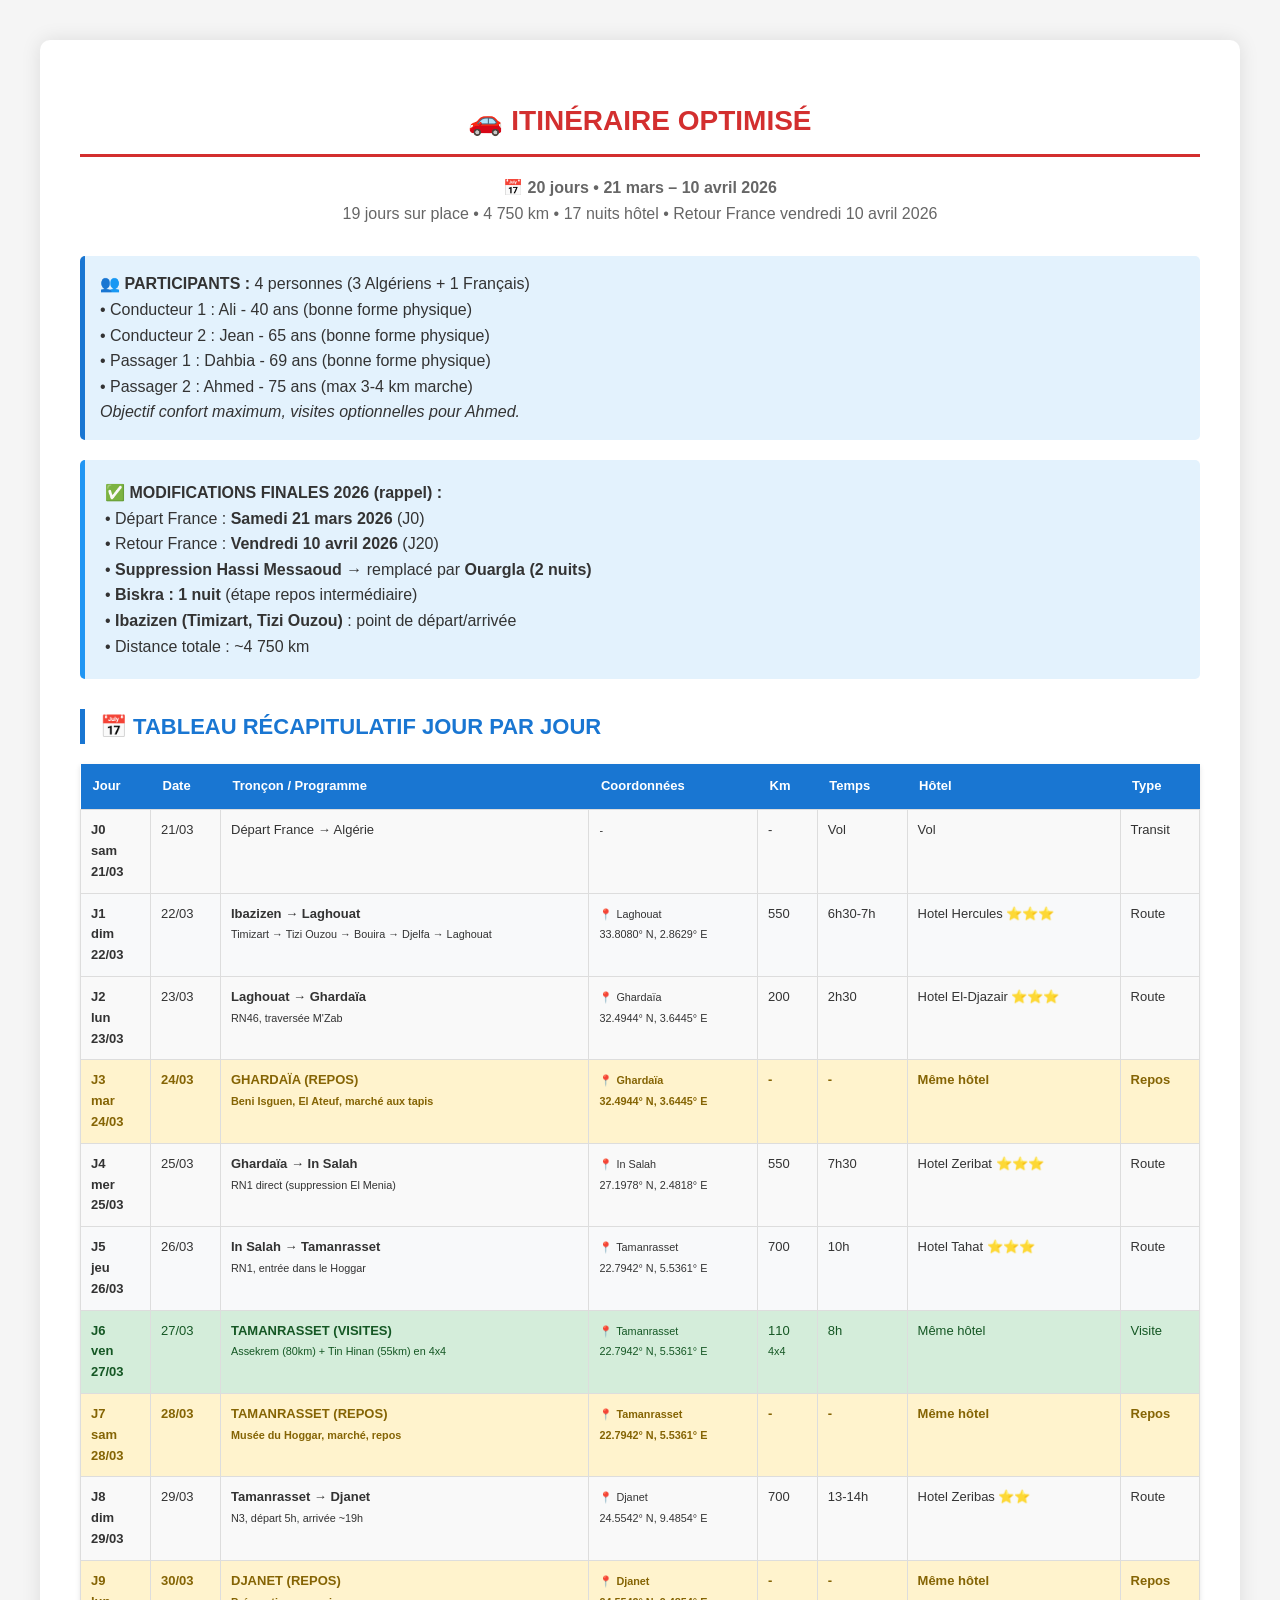
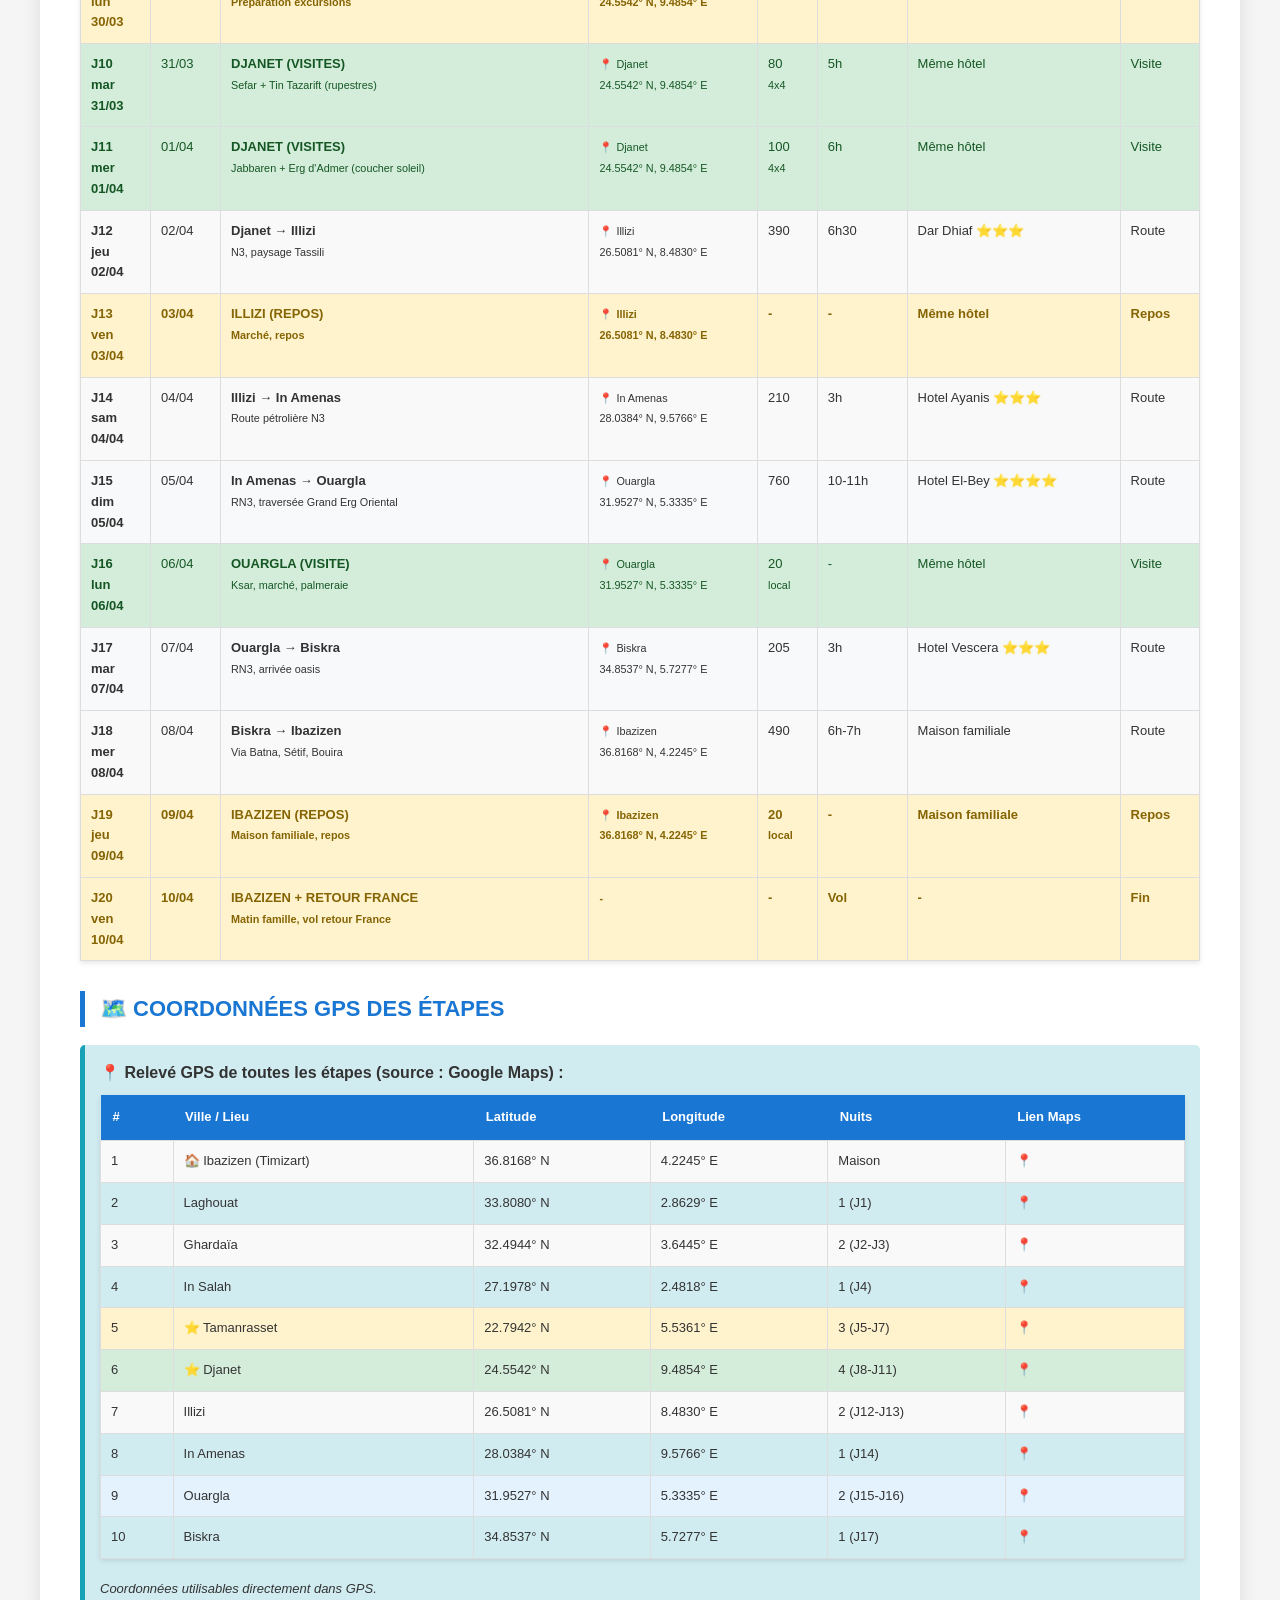
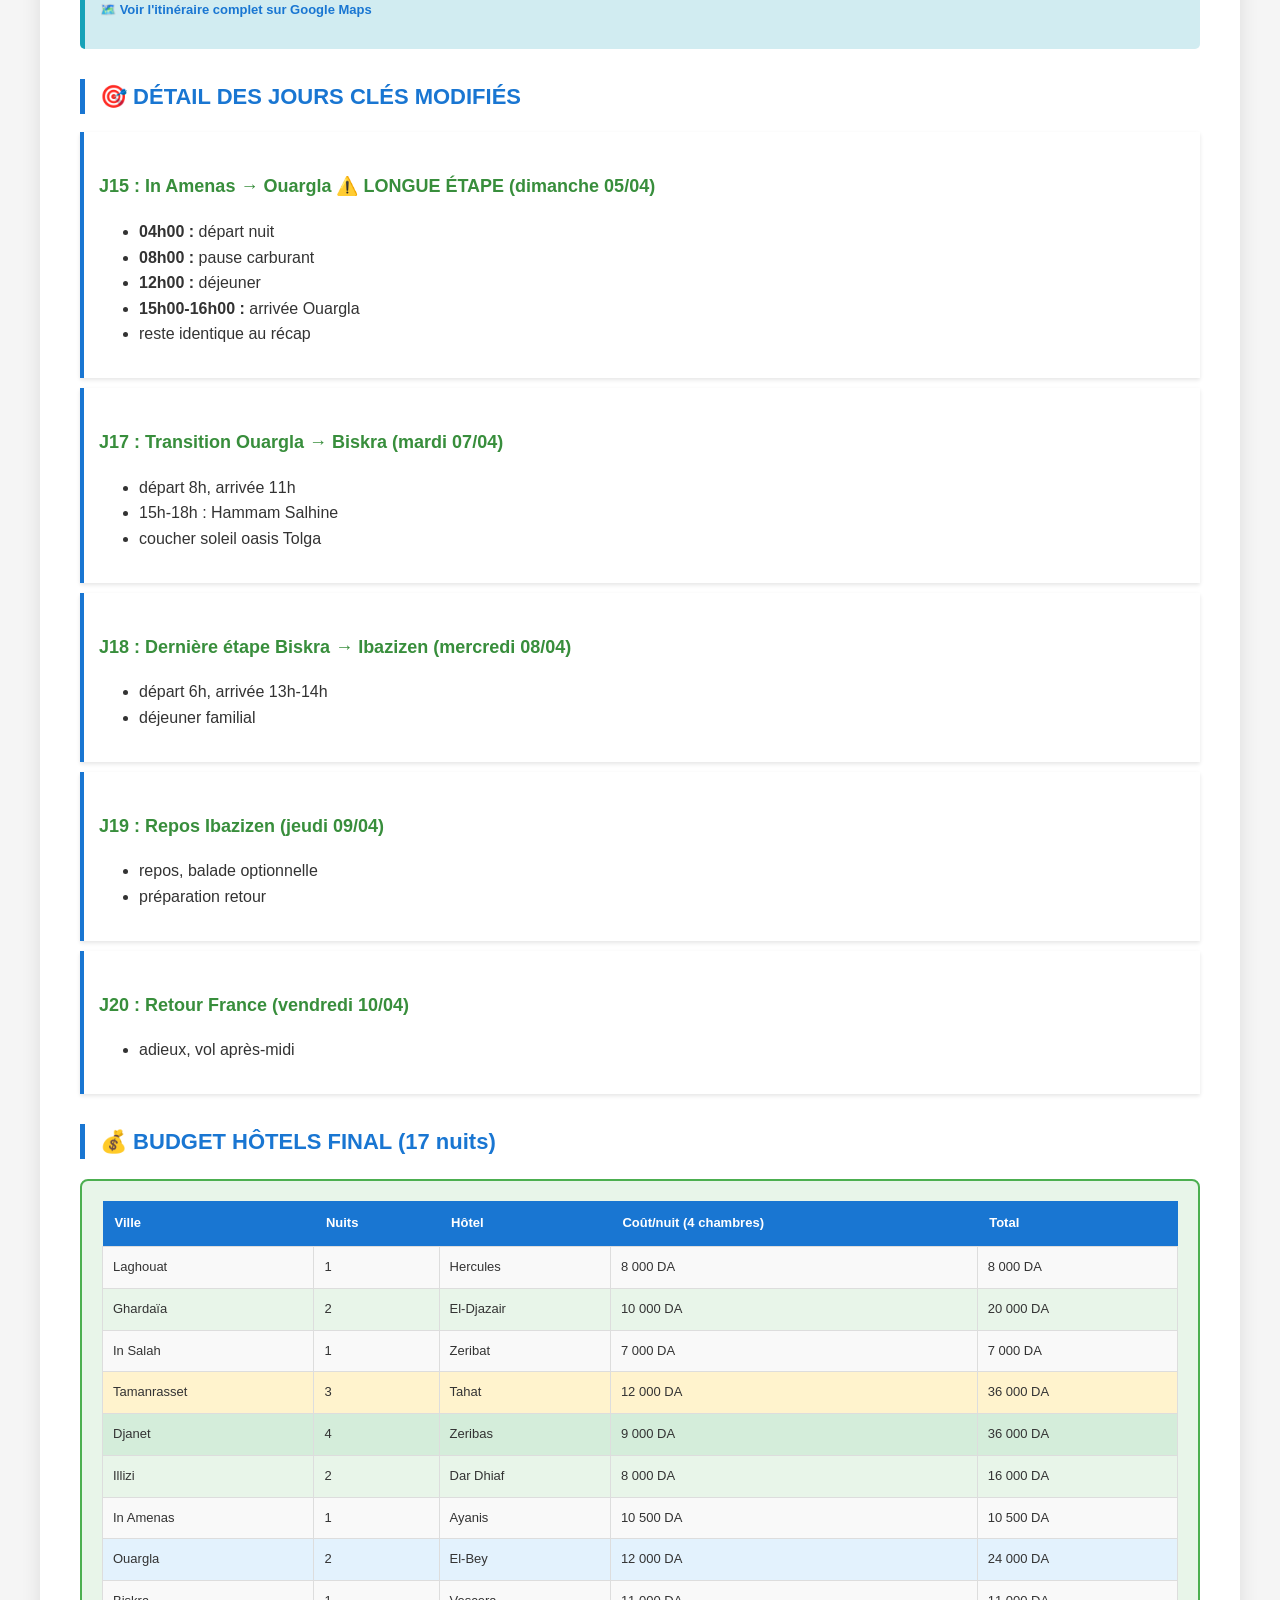
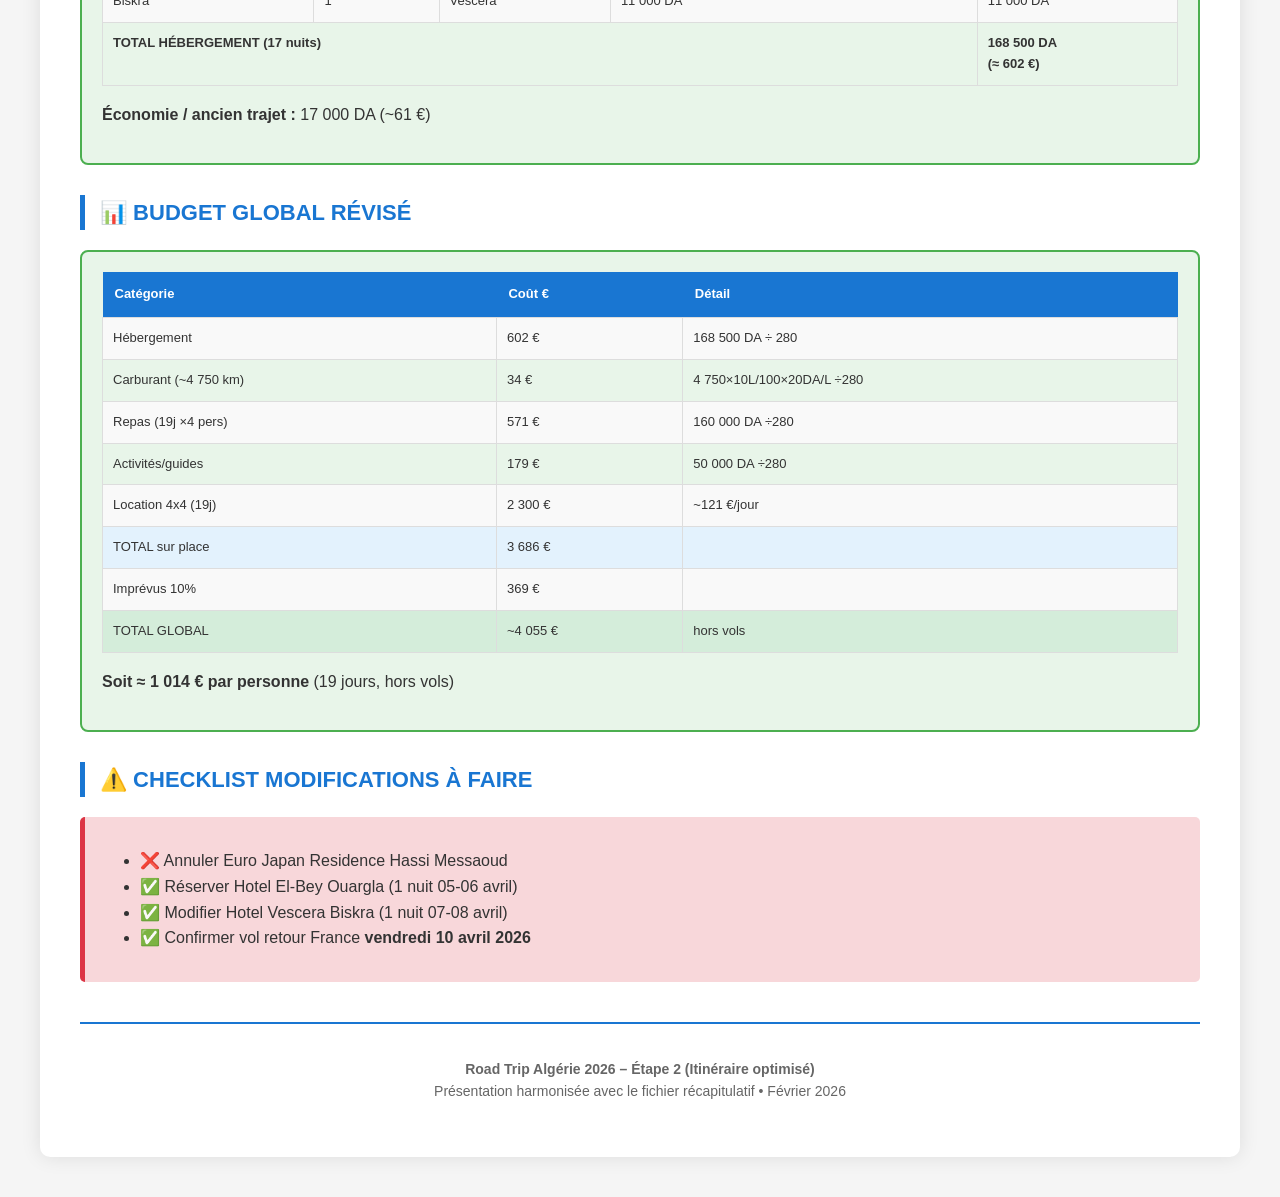
==== 2-Itineraire.html @ 0ae39fa4 "initial files" ====
<!DOCTYPE html>
<html lang="fr">
<head>
    <meta charset="UTF-8">
    <meta name="viewport" content="width=device-width, initial-scale=1.0">
    <title>Road Trip Algérie 2026 – Itinéraire final (Étape 2) • style récap</title>
    <style>
        /* ===== STYLE IDENTIQUE AU FICHIER RÉCAP ===== */
        body {
            font-family: 'Segoe UI', Tahoma, Geneva, Verdana, sans-serif;
            margin: 40px;
            background: #f5f5f5;
            color: #333;
            line-height: 1.6;
        }
        .container {
            background: white;
            padding: 40px;
            border-radius: 10px;
            box-shadow: 0 0 20px rgba(0,0,0,0.1);
            max-width: 1200px;
            margin: auto;
        }
        h1 {
            color: #d32f2f;
            border-bottom: 3px solid #d32f2f;
            padding-bottom: 10px;
            text-align: center;
            font-size: 28px;
        }
        h2 {
            color: #1976d2;
            margin-top: 30px;
            border-left: 5px solid #1976d2;
            padding-left: 15px;
            font-size: 22px;
        }
        h3 {
            color: #388e3c;
            margin-top: 25px;
            font-size: 18px;
        }
        table {
            width: 100%;
            border-collapse: collapse;
            margin: 20px 0;
            box-shadow: 0 2px 5px rgba(0,0,0,0.1);
            font-size: 13px;
        }
        th {
            background: #1976d2;
            color: white;
            padding: 12px;
            text-align: left;
            font-weight: bold;
        }
        td {
            padding: 10px;
            border: 1px solid #ddd;
            vertical-align: top;
        }
        tr:nth-child(even) {
            background: #f9f9f9;
        }
        .repos {
            background: #fff3cd !important;
            font-weight: bold;
            color: #856404;
        }
        .visite {
            background: #d4edda !important;
            color: #155724;
        }
        .route {
            background: #f8f9fa;
        }
        .important {
            background: #f8d7da;
            padding: 15px;
            border-left: 5px solid #dc3545;
            margin: 20px 0;
            border-radius: 5px;
        }
        .conseil {
            background: #d1ecf1;
            padding: 15px;
            border-left: 5px solid #17a2b8;
            margin: 15px 0;
            border-radius: 5px;
        }
        .etoiles {
            color: #ffa500;
            font-size: 16px;
        }
        .footer {
            text-align: center;
            margin-top: 40px;
            padding-top: 20px;
            border-top: 2px solid #1976d2;
            color: #666;
            font-size: 14px;
        }
        .budget-box {
            background: #e8f5e9;
            padding: 20px;
            border-radius: 8px;
            margin: 20px 0;
            border: 2px solid #4caf50;
        }
        .programme-detail {
            background: #fff;
            padding: 15px;
            margin: 10px 0;
            border-left: 4px solid #1976d2;
            box-shadow: 0 2px 4px rgba(0,0,0,0.1);
        }
        .date-col {
            white-space: nowrap;
            font-weight: bold;
        }
        .update-box {
            background: #e3f2fd;
            padding: 20px;
            border-left: 5px solid #2196f3;
            margin: 20px 0;
            border-radius: 5px;
        }
        /* petits ajustements pour liens */
        a {
            color: #1976d2;
            text-decoration: none;
        }
        a:hover {
            text-decoration: underline;
        }
    </style>
<base target="_blank">
</head>
<body>
<div class="container">
    <h1>🚗 ITINÉRAIRE OPTIMISÉ<br></h1>
    <p style="text-align:center; font-size:16px; color:#666; margin-bottom:30px;">
        <strong>📅 20 jours • 21 mars – 10 avril 2026</strong><br>
        19 jours sur place • 4 750 km • 17 nuits hôtel • Retour France vendredi 10 avril 2026
    </p>

    <!-- participants, comme dans le récap on peut le mettre en surbrillance légère -->
    <div class="conseil" style="background:#e3f2fd; border-left-color:#1976d2;">
        <strong>👥 PARTICIPANTS :</strong> 4 personnes (3 Algériens + 1 Français)<br>
        • Conducteur 1 : Ali - 40 ans (bonne forme physique)<br>
        • Conducteur 2 : Jean - 65 ans (bonne forme physique)<br>
        • Passager 1 : Dahbia - 69 ans (bonne forme physique)<br>
        • Passager 2 : Ahmed - 75 ans (max 3-4 km marche)<br>
        <em>Objectif confort maximum, visites optionnelles pour Ahmed.</em>
    </div>

    <!-- rappel des modifications (comme dans le récap) -->
    <div class="update-box">
        <strong>✅ MODIFICATIONS FINALES 2026 (rappel) :</strong><br>
        • Départ France : <strong>Samedi 21 mars 2026</strong> (J0)<br>
        • Retour France : <strong>Vendredi 10 avril 2026</strong> (J20)<br>
        • <strong>Suppression Hassi Messaoud</strong> → remplacé par <strong>Ouargla (2 nuits)</strong><br>
        • <strong>Biskra : 1 nuit</strong> (étape repos intermédiaire)<br>
        • <strong>Ibazizen (Timizart, Tizi Ouzou)</strong> : point de départ/arrivée<br>
        • Distance totale : ~4 750 km
    </div>

    <!-- TABLEAU JOUR PAR JOUR – exactement la même structure que le récap -->
    <h2>📅 TABLEAU RÉCAPITULATIF JOUR PAR JOUR</h2>
    <table>
        <tr>
            <th>Jour</th>
            <th>Date</th>
            <th>Tronçon / Programme</th>
            <th>Coordonnées</th>
            <th>Km</th>
            <th>Temps</th>
            <th>Hôtel</th>
            <th>Type</th>
        </tr>
        <tr class="route">
            <td class="date-col"><strong>J0</strong><br>sam<br>21/03</td>
            <td>21/03</td>
            <td>Départ France → Algérie</td>
            <td><small>-</small></td>
            <td>-</td>
            <td>Vol</td>
            <td>Vol</td>
            <td>Transit</td>
        </tr>
        <tr class="route">
            <td class="date-col"><strong>J1</strong><br>dim<br>22/03</td>
            <td>22/03</td>
            <td><strong>Ibazizen → Laghouat</strong><br><small>Timizart → Tizi Ouzou → Bouira → Djelfa → Laghouat</small></td>
            <td><small>📍 Laghouat<br>33.8080° N, 2.8629° E</small></td>
            <td>550</td>
            <td>6h30-7h</td>
            <td>Hotel Hercules ⭐⭐⭐</td>
            <td>Route</td>
        </tr>
        <tr class="route">
            <td class="date-col"><strong>J2</strong><br>lun<br>23/03</td>
            <td>23/03</td>
            <td><strong>Laghouat → Ghardaïa</strong><br><small>RN46, traversée M'Zab</small></td>
            <td><small>📍 Ghardaïa<br>32.4944° N, 3.6445° E</small></td>
            <td>200</td>
            <td>2h30</td>
            <td>Hotel El-Djazair ⭐⭐⭐</td>
            <td>Route</td>
        </tr>
        <tr class="repos">
            <td class="date-col"><strong>J3</strong><br>mar<br>24/03</td>
            <td>24/03</td>
            <td><strong>GHARDAÏA (REPOS)</strong><br><small>Beni Isguen, El Ateuf, marché aux tapis</small></td>
            <td><small>📍 Ghardaïa<br>32.4944° N, 3.6445° E</small></td>
            <td>-</td>
            <td>-</td>
            <td>Même hôtel</td>
            <td>Repos</td>
        </tr>
        <tr class="route">
            <td class="date-col"><strong>J4</strong><br>mer<br>25/03</td>
            <td>25/03</td>
            <td><strong>Ghardaïa → In Salah</strong><br><small>RN1 direct (suppression El Menia)</small></td>
            <td><small>📍 In Salah<br>27.1978° N, 2.4818° E</small></td>
            <td>550</td>
            <td>7h30</td>
            <td>Hotel Zeribat ⭐⭐⭐</td>
            <td>Route</td>
        </tr>
        <tr class="route">
            <td class="date-col"><strong>J5</strong><br>jeu<br>26/03</td>
            <td>26/03</td>
            <td><strong>In Salah → Tamanrasset</strong><br><small>RN1, entrée dans le Hoggar</small></td>
            <td><small>📍 Tamanrasset<br>22.7942° N, 5.5361° E</small></td>
            <td>700</td>
            <td>10h</td>
            <td>Hotel Tahat ⭐⭐⭐</td>
            <td>Route</td>
        </tr>
        <tr class="visite">
            <td class="date-col"><strong>J6</strong><br>ven<br>27/03</td>
            <td>27/03</td>
            <td><strong>TAMANRASSET (VISITES)</strong><br><small>Assekrem (80km) + Tin Hinan (55km) en 4x4</small></td>
            <td><small>📍 Tamanrasset<br>22.7942° N, 5.5361° E</small></td>
            <td>110<br><small>4x4</small></td>
            <td>8h</td>
            <td>Même hôtel</td>
            <td>Visite</td>
        </tr>
        <tr class="repos">
            <td class="date-col"><strong>J7</strong><br>sam<br>28/03</td>
            <td>28/03</td>
            <td><strong>TAMANRASSET (REPOS)</strong><br><small>Musée du Hoggar, marché, repos</small></td>
            <td><small>📍 Tamanrasset<br>22.7942° N, 5.5361° E</small></td>
            <td>-</td>
            <td>-</td>
            <td>Même hôtel</td>
            <td>Repos</td>
        </tr>
        <tr class="route">
            <td class="date-col"><strong>J8</strong><br>dim<br>29/03</td>
            <td>29/03</td>
            <td><strong>Tamanrasset → Djanet</strong><br><small>N3, départ 5h, arrivée ~19h</small></td>
            <td><small>📍 Djanet<br>24.5542° N, 9.4854° E</small></td>
            <td>700</td>
            <td>13-14h</td>
            <td>Hotel Zeribas ⭐⭐</td>
            <td>Route</td>
        </tr>
        <tr class="repos">
            <td class="date-col"><strong>J9</strong><br>lun<br>30/03</td>
            <td>30/03</td>
            <td><strong>DJANET (REPOS)</strong><br><small>Préparation excursions</small></td>
            <td><small>📍 Djanet<br>24.5542° N, 9.4854° E</small></td>
            <td>-</td>
            <td>-</td>
            <td>Même hôtel</td>
            <td>Repos</td>
        </tr>
        <tr class="visite">
            <td class="date-col"><strong>J10</strong><br>mar<br>31/03</td>
            <td>31/03</td>
            <td><strong>DJANET (VISITES)</strong><br><small>Sefar + Tin Tazarift (rupestres)</small></td>
            <td><small>📍 Djanet<br>24.5542° N, 9.4854° E</small></td>
            <td>80<br><small>4x4</small></td>
            <td>5h</td>
            <td>Même hôtel</td>
            <td>Visite</td>
        </tr>
        <tr class="visite">
            <td class="date-col"><strong>J11</strong><br>mer<br>01/04</td>
            <td>01/04</td>
            <td><strong>DJANET (VISITES)</strong><br><small>Jabbaren + Erg d'Admer (coucher soleil)</small></td>
            <td><small>📍 Djanet<br>24.5542° N, 9.4854° E</small></td>
            <td>100<br><small>4x4</small></td>
            <td>6h</td>
            <td>Même hôtel</td>
            <td>Visite</td>
        </tr>
        <tr class="route">
            <td class="date-col"><strong>J12</strong><br>jeu<br>02/04</td>
            <td>02/04</td>
            <td><strong>Djanet → Illizi</strong><br><small>N3, paysage Tassili</small></td>
            <td><small>📍 Illizi<br>26.5081° N, 8.4830° E</small></td>
            <td>390</td>
            <td>6h30</td>
            <td>Dar Dhiaf ⭐⭐⭐</td>
            <td>Route</td>
        </tr>
        <tr class="repos">
            <td class="date-col"><strong>J13</strong><br>ven<br>03/04</td>
            <td>03/04</td>
            <td><strong>ILLIZI (REPOS)</strong><br><small>Marché, repos</small></td>
            <td><small>📍 Illizi<br>26.5081° N, 8.4830° E</small></td>
            <td>-</td>
            <td>-</td>
            <td>Même hôtel</td>
            <td>Repos</td>
        </tr>
        <tr class="route">
            <td class="date-col"><strong>J14</strong><br>sam<br>04/04</td>
            <td>04/04</td>
            <td><strong>Illizi → In Amenas</strong><br><small>Route pétrolière N3</small></td>
            <td><small>📍 In Amenas<br>28.0384° N, 9.5766° E</small></td>
            <td>210</td>
            <td>3h</td>
            <td>Hotel Ayanis ⭐⭐⭐</td>
            <td>Route</td>
        </tr>
        <tr class="route">
            <td class="date-col"><strong>J15</strong><br>dim<br>05/04</td>
            <td>05/04</td>
            <td><strong>In Amenas → Ouargla</strong><br><small>RN3, traversée Grand Erg Oriental</small></td>
            <td><small>📍 Ouargla<br>31.9527° N, 5.3335° E</small></td>
            <td>760</td>
            <td>10-11h</td>
            <td>Hotel El-Bey ⭐⭐⭐⭐</td>
            <td>Route</td>
        </tr>
        <tr class="visite">
            <td class="date-col"><strong>J16</strong><br>lun<br>06/04</td>
            <td>06/04</td>
            <td><strong>OUARGLA (VISITE)</strong><br><small>Ksar, marché, palmeraie</small></td>
            <td><small>📍 Ouargla<br>31.9527° N, 5.3335° E</small></td>
            <td>20<br><small>local</small></td>
            <td>-</td>
            <td>Même hôtel</td>
            <td>Visite</td>
        </tr>
        <tr class="route">
            <td class="date-col"><strong>J17</strong><br>mar<br>07/04</td>
            <td>07/04</td>
            <td><strong>Ouargla → Biskra</strong><br><small>RN3, arrivée oasis</small></td>
            <td><small>📍 Biskra<br>34.8537° N, 5.7277° E</small></td>
            <td>205</td>
            <td>3h</td>
            <td>Hotel Vescera ⭐⭐⭐</td>
            <td>Route</td>
        </tr>
        <tr class="route">
            <td class="date-col"><strong>J18</strong><br>mer<br>08/04</td>
            <td>08/04</td>
            <td><strong>Biskra → Ibazizen</strong><br><small>Via Batna, Sétif, Bouira</small></td>
            <td><small>📍 Ibazizen<br>36.8168° N, 4.2245° E</small></td>
            <td>490</td>
            <td>6h-7h</td>
            <td>Maison familiale</td>
            <td>Route</td>
        </tr>
        <tr class="repos">
            <td class="date-col"><strong>J19</strong><br>jeu<br>09/04</td>
            <td>09/04</td>
            <td><strong>IBAZIZEN (REPOS)</strong><br><small>Maison familiale, repos</small></td>
            <td><small>📍 Ibazizen<br>36.8168° N, 4.2245° E</small></td>
            <td>20<br><small>local</small></td>
            <td>-</td>
            <td>Maison familiale</td>
            <td>Repos</td>
        </tr>
        <tr class="repos">
            <td class="date-col"><strong>J20</strong><br>ven<br>10/04</td>
            <td>10/04</td>
            <td><strong>IBAZIZEN + RETOUR FRANCE</strong><br><small>Matin famille, vol retour France</small></td>
            <td><small>-</small></td>
            <td>-</td>
            <td>Vol</td>
            <td>-</td>
            <td>Fin</td>
        </tr>
    </table>

    <!-- BLOC COORDONNÉES GPS – repris du récap -->
    <h2>🗺️ COORDONNÉES GPS DES ÉTAPES</h2>
    <div class="conseil">
        <strong>📍 Relevé GPS de toutes les étapes (source : Google Maps) :</strong>
        <table style="margin-top:10px;">
            <tr><th>#</th><th>Ville / Lieu</th><th>Latitude</th><th>Longitude</th><th>Nuits</th><th>Lien Maps</th></tr>
            <tr><td>1</td><td>🏠 Ibazizen (Timizart)</td><td>36.8168° N</td><td>4.2245° E</td><td>Maison</td><td><a href="https://www.google.com/maps?q=36.8168249,4.2244729">📍</a></td></tr>
            <tr><td>2</td><td>Laghouat</td><td>33.8080° N</td><td>2.8629° E</td><td>1 (J1)</td><td><a href="https://www.google.com/maps?q=33.8079718,2.8628592">📍</a></td></tr>
            <tr><td>3</td><td>Ghardaïa</td><td>32.4944° N</td><td>3.6445° E</td><td>2 (J2-J3)</td><td><a href="https://www.google.com/maps?q=32.4943741,3.64446">📍</a></td></tr>
            <tr><td>4</td><td>In Salah</td><td>27.1978° N</td><td>2.4818° E</td><td>1 (J4)</td><td><a href="https://www.google.com/maps?q=27.1977907,2.4818223">📍</a></td></tr>
            <tr style="background:#fff3cd;"><td>5</td><td>⭐ Tamanrasset</td><td>22.7942° N</td><td>5.5361° E</td><td>3 (J5-J7)</td><td><a href="https://www.google.com/maps?q=22.7942358,5.5361426">📍</a></td></tr>
            <tr style="background:#d4edda;"><td>6</td><td>⭐ Djanet</td><td>24.5542° N</td><td>9.4854° E</td><td>4 (J8-J11)</td><td><a href="https://www.google.com/maps?q=24.554151,9.485429">📍</a></td></tr>
            <tr><td>7</td><td>Illizi</td><td>26.5081° N</td><td>8.4830° E</td><td>2 (J12-J13)</td><td><a href="https://www.google.com/maps?q=26.5081447,8.4830175">📍</a></td></tr>
            <tr><td>8</td><td>In Amenas</td><td>28.0384° N</td><td>9.5766° E</td><td>1 (J14)</td><td><a href="https://www.google.com/maps?q=28.038407,9.5765888">📍</a></td></tr>
            <tr style="background:#e3f2fd;"><td>9</td><td>Ouargla</td><td>31.9527° N</td><td>5.3335° E</td><td>2 (J15-J16)</td><td><a href="https://www.google.com/maps?q=31.9527411,5.3335348">📍</a></td></tr>
            <tr><td>10</td><td>Biskra</td><td>34.8537° N</td><td>5.7277° E</td><td>1 (J17)</td><td><a href="https://www.google.com/maps?q=34.8536654,5.7277262">📍</a></td></tr>
        </table>
        <p style="margin-top:10px; font-size:13px;">
            <em>Coordonnées utilisables directement dans GPS.</em><br>
            <strong>🗺️ <a href="https://www.google.com/maps/dir/R68F%2BPQP,+Timizart,+Algeria/Laghouat,+Algeria/Ghardaia,+Algeria/In+Salah,+Algeria/Tamanrasset,+Algeria/Djanet,+Algeria/Illizi,+Algeria/Ouargla,+Algeria/Biskra,+Algeria/IBAZIZEN,+R68F%2BPQP,+Timizart,+Algeria/@30.9160994,1.5055003,2309726m/data=!3m1!1e3!4m61!4m60!1m5!1m1!1s0x128dbcc86a0f70d1:0x7f3cca3123b786fc!2m2!1d4.2244531!2d36.8168375!1m5!1m1!1s0x1262e24aa3eed9cb:0xa10bf3f60d5a9ac2!2m2!1d2.8628592!2d33.8079718!1m5!1m1!1s0x1264260535a026c3:0xc3b2db87d221aa04!2m2!1d3.64446!2d32.4943741!1m5!1m1!1s0x1212006394ea2269:0x6953608d2b0e6acf!2m2!1d2.4818223!2d27.1977907!1m5!1m1!1s0x12206f20039a4af5:0xd524cbdec5d293e4!2m2!1d5.5361426!2d22.7942358!1m5!1m1!1s0x122c34592770aaf5:0x74a43f19b4fffa40!2m2!1d9.485429!2d24.554151!1m5!1m1!1s0x1230e028e44c2253:0x2ec00170b10e0122!2m2!1d8.4830175!2d26.5081447!1m5!1m1!1s0x125d6b8578c4bca9:0x63c3e82d2c9a71d!2m2!1d5.3335348!2d31.9527411!1m5!1m1!1s0x12f509d451b5c1d1:0xfcee8b9bcabf4290!2m2!1d5.7277262!2d34.8536654!1m5!1m1!1s0x128dbd6bdb00d02d:0xbcd9c61548012163!2m2!1d4.2244729!2d36.8168249?entry=ttu&g_ep=EgoyMDI2MDIxOC4wIKXMDSoASAFQAw%3D%3D">Voir l'itinéraire complet sur Google Maps</a></strong>
        </p>
    </div>

    <!-- DÉTAILS DES JOURS CLÉS (exactement comme le récap) -->
    <h2>🎯 DÉTAIL DES JOURS CLÉS MODIFIÉS</h2>
    <div class="programme-detail">
        <h3>J15 : In Amenas → Ouargla ⚠️ LONGUE ÉTAPE (dimanche 05/04)</h3>
        <ul><li><strong>04h00 :</strong> départ nuit</li><li><strong>08h00 :</strong> pause carburant</li><li><strong>12h00 :</strong> déjeuner</li><li><strong>15h00-16h00 :</strong> arrivée Ouargla</li><li>reste identique au récap</li></ul>
    </div>
    <div class="programme-detail">
        <h3>J17 : Transition Ouargla → Biskra (mardi 07/04)</h3>
        <ul><li>départ 8h, arrivée 11h</li><li>15h-18h : Hammam Salhine</li><li>coucher soleil oasis Tolga</li></ul>
    </div>
    <div class="programme-detail">
        <h3>J18 : Dernière étape Biskra → Ibazizen (mercredi 08/04)</h3>
        <ul><li>départ 6h, arrivée 13h-14h</li><li>déjeuner familial</li></ul>
    </div>
    <div class="programme-detail">
        <h3>J19 : Repos Ibazizen (jeudi 09/04)</h3>
        <ul><li>repos, balade optionnelle</li><li>préparation retour</li></ul>
    </div>
    <div class="programme-detail">
        <h3>J20 : Retour France (vendredi 10/04)</h3>
        <ul><li>adieux, vol après-midi</li></ul>
    </div>

    <!-- BUDGET HÔTELS -->
    <h2>💰 BUDGET HÔTELS FINAL (17 nuits)</h2>
    <div class="budget-box">
        <table style="margin:0; box-shadow:none;">
            <tr><th>Ville</th><th>Nuits</th><th>Hôtel</th><th>Coût/nuit (4 chambres)</th><th>Total</th></tr>
            <tr><td>Laghouat</td><td>1</td><td>Hercules</td><td>8 000 DA</td><td>8 000 DA</td></tr>
            <tr><td>Ghardaïa</td><td>2</td><td>El-Djazair</td><td>10 000 DA</td><td>20 000 DA</td></tr>
            <tr><td>In Salah</td><td>1</td><td>Zeribat</td><td>7 000 DA</td><td>7 000 DA</td></tr>
            <tr style="background:#fff3cd;"><td>Tamanrasset</td><td>3</td><td>Tahat</td><td>12 000 DA</td><td>36 000 DA</td></tr>
            <tr style="background:#d4edda;"><td>Djanet</td><td>4</td><td>Zeribas</td><td>9 000 DA</td><td>36 000 DA</td></tr>
            <tr><td>Illizi</td><td>2</td><td>Dar Dhiaf</td><td>8 000 DA</td><td>16 000 DA</td></tr>
            <tr><td>In Amenas</td><td>1</td><td>Ayanis</td><td>10 500 DA</td><td>10 500 DA</td></tr>
            <tr style="background:#e3f2fd;"><td>Ouargla</td><td>2</td><td>El-Bey</td><td>12 000 DA</td><td>24 000 DA</td></tr>
            <tr><td>Biskra</td><td>1</td><td>Vescera</td><td>11 000 DA</td><td>11 000 DA</td></tr>
            <tr style="background:#e8f5e9;"><td colspan="4"><strong>TOTAL HÉBERGEMENT (17 nuits)</strong></td><td><strong>168 500 DA<br>(≈ 602 €)</strong></td></tr>
        </table>
        <p><strong>Économie / ancien trajet :</strong> 17 000 DA (~61 €)</p>
    </div>

    <!-- BUDGET GLOBAL -->
    <h2>📊 BUDGET GLOBAL RÉVISÉ</h2>
    <div class="budget-box">
        <table style="margin:0; box-shadow:none;">
            <tr><th>Catégorie</th><th>Coût €</th><th>Détail</th></tr>
            <tr><td>Hébergement</td><td>602 €</td><td>168 500 DA ÷ 280</td></tr>
            <tr><td>Carburant (~4 750 km)</td><td>34 €</td><td>4 750×10L/100×20DA/L ÷280</td></tr>
            <tr><td>Repas (19j ×4 pers)</td><td>571 €</td><td>160 000 DA ÷280</td></tr>
            <tr><td>Activités/guides</td><td>179 €</td><td>50 000 DA ÷280</td></tr>
            <tr><td>Location 4x4 (19j)</td><td>2 300 €</td><td>~121 €/jour</td></tr>
            <tr style="background:#e3f2fd;"><td>TOTAL sur place</td><td>3 686 €</td><td></td></tr>
            <tr><td>Imprévus 10%</td><td>369 €</td><td></td></tr>
            <tr style="background:#d4edda;"><td>TOTAL GLOBAL</td><td>~4 055 €</td><td>hors vols</td></tr>
        </table>
        <p><strong>Soit ≈ 1 014 € par personne</strong> (19 jours, hors vols)</p>
    </div>

    <!-- CHECKLIST MODIFS -->
    <h2>⚠️ CHECKLIST MODIFICATIONS À FAIRE</h2>
    <div class="important">
        <ul>
            <li>❌ Annuler Euro Japan Residence Hassi Messaoud</li>
            <li>✅ Réserver Hotel El-Bey Ouargla (1 nuit 05-06 avril)</li>
            <li>✅ Modifier Hotel Vescera Biskra (1 nuit 07-08 avril)</li>
            <li>✅ Confirmer vol retour France <strong>vendredi 10 avril 2026</strong></li>
        </ul>
    </div>

    <div class="footer">
        <p><strong>Road Trip Algérie 2026 – Étape 2 (Itinéraire optimisé)</strong><br>
        Présentation harmonisée avec le fichier récapitulatif • Février 2026</p>
    </div>
</div>
</body>
</html>
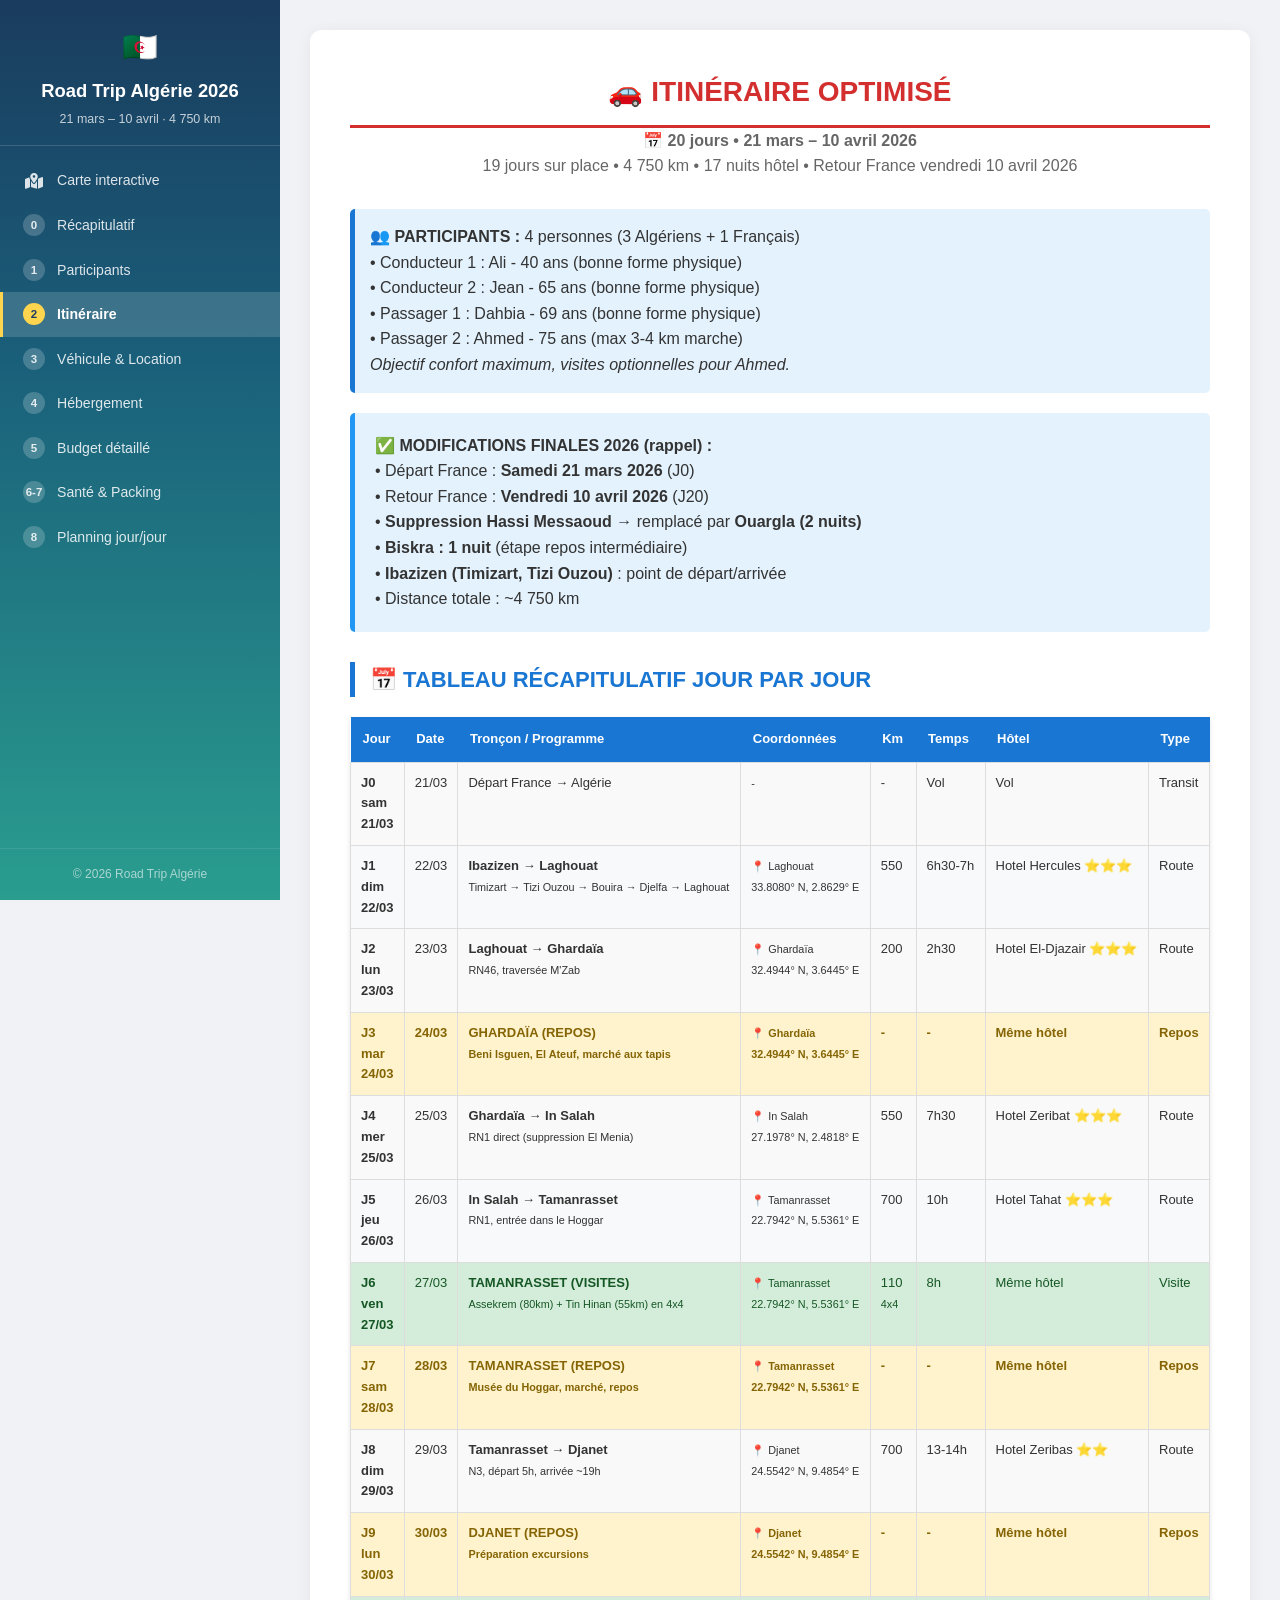
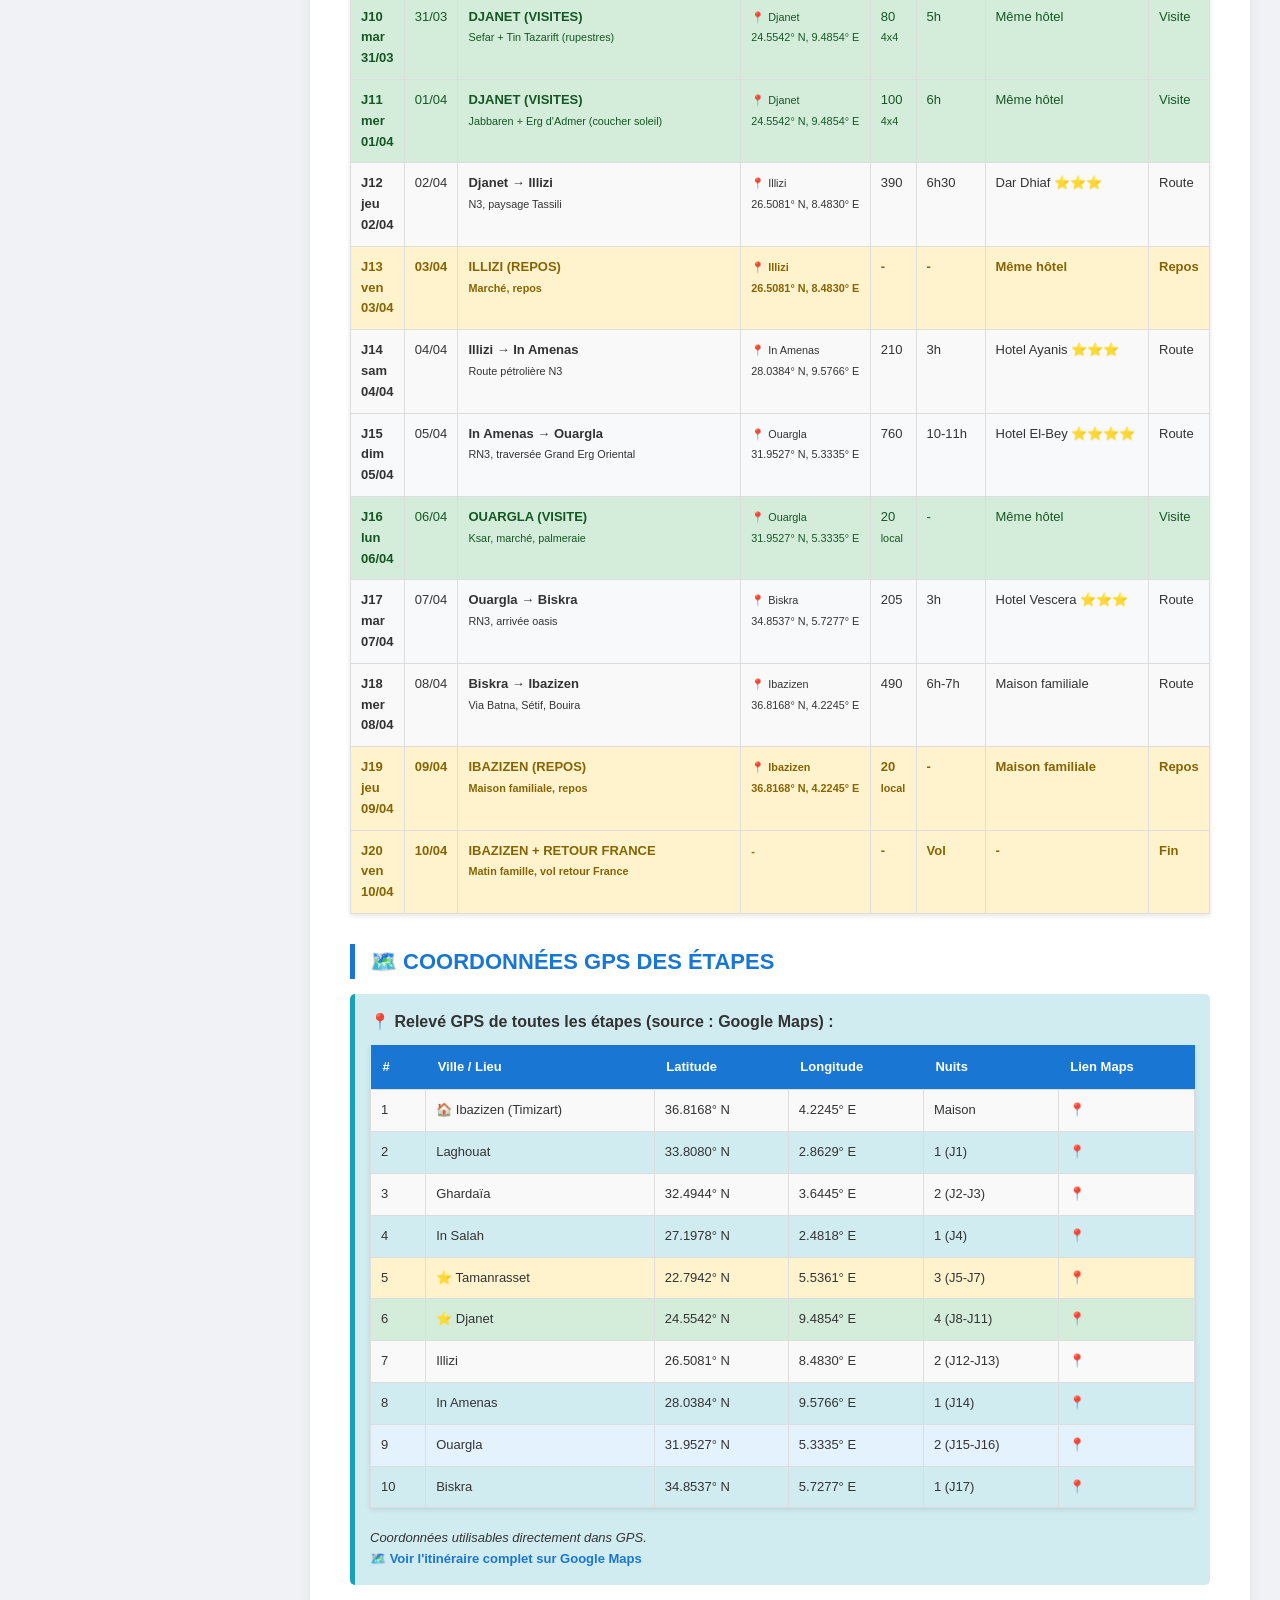
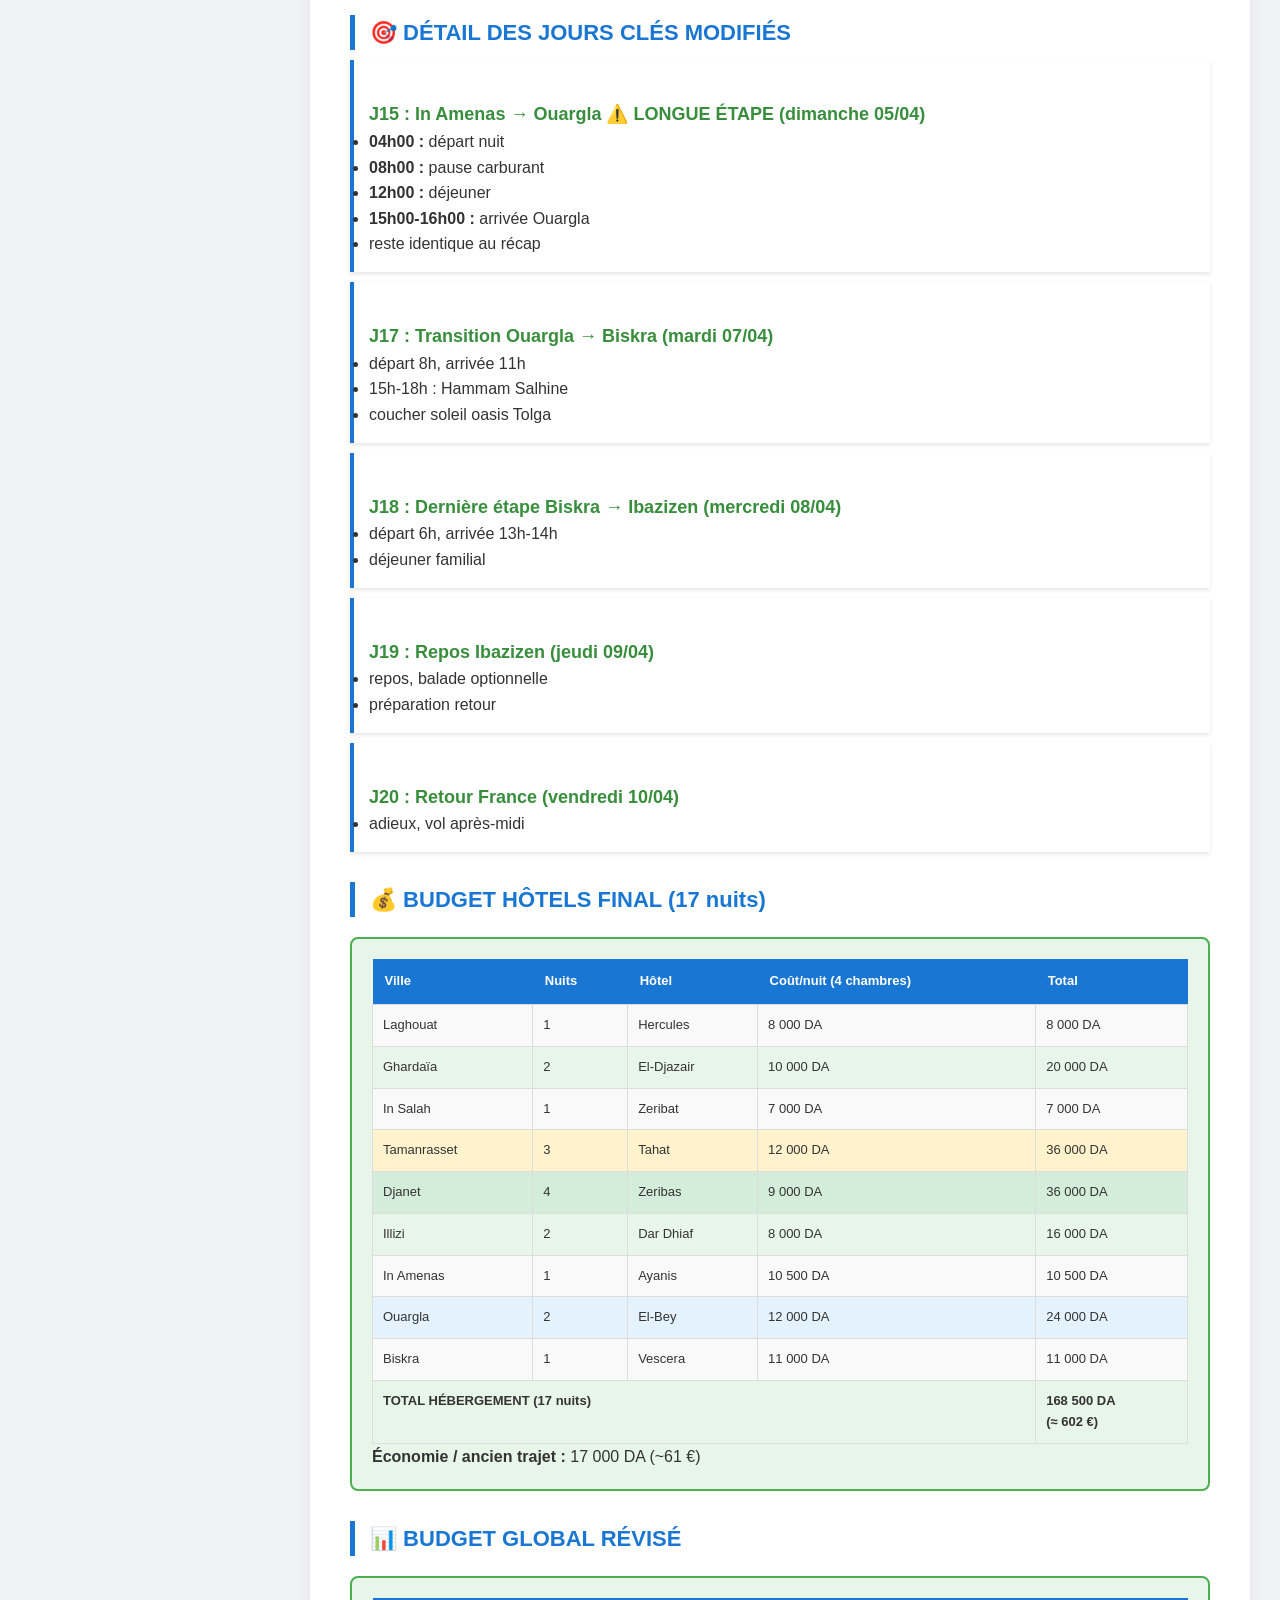
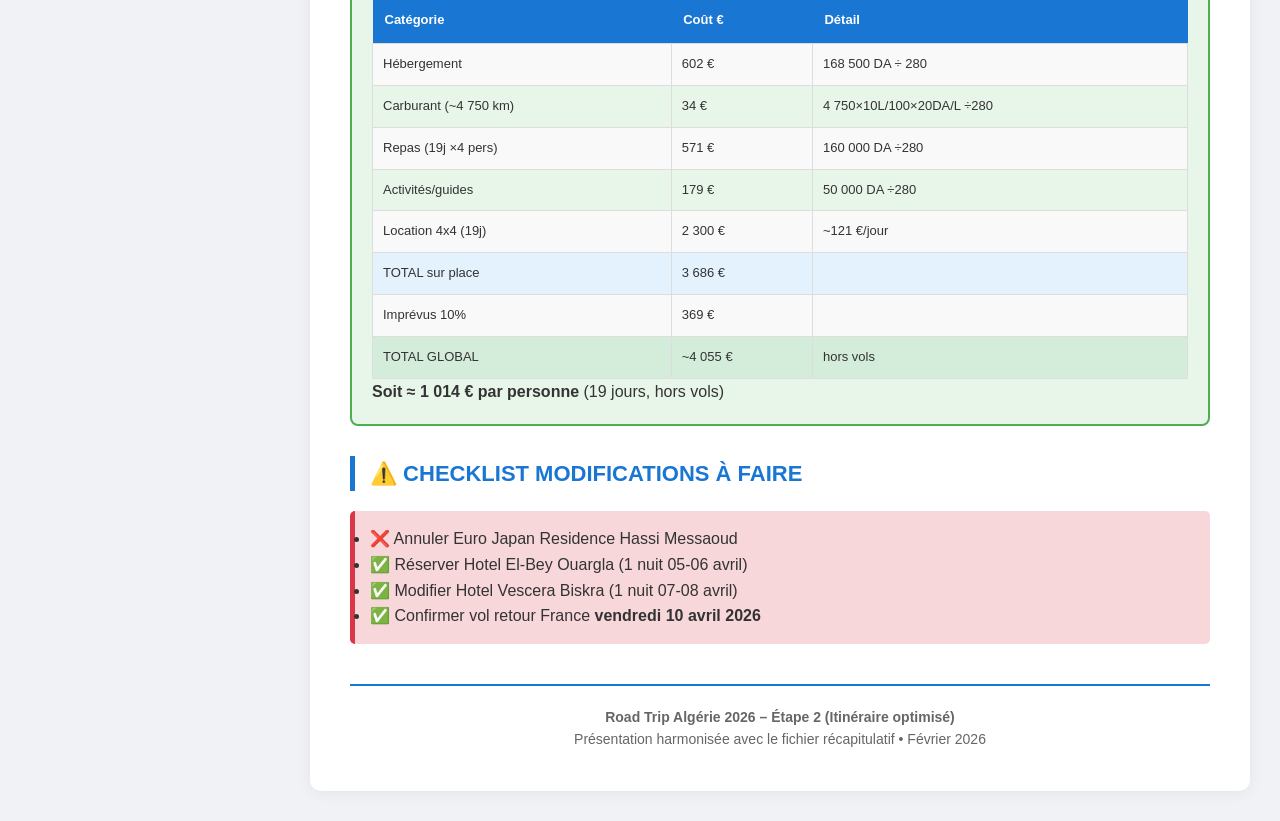
==== commit 2aeeb0b3: "Add shared sidebar navigation and responsive layout to all 8 HTML files - Add Font Awesome CDN link " ====
--- a/2-Itineraire.html
+++ b/2-Itineraire.html
@@ -133,10 +133,16 @@
         a:hover {
             text-decoration: underline;
         }
+        /* Sidebar layout overrides */
+        body { margin: 0; padding: 0; background: #f0f2f5; }
+        .container { max-width: 100%; margin: 0; border-radius: 0; box-shadow: none; }
     </style>
 <base target="_blank">
+    <link rel="stylesheet" href="https://cdnjs.cloudflare.com/ajax/libs/font-awesome/6.4.0/css/all.min.css">
+    <link rel="stylesheet" href="css/style.css">
 </head>
 <body>
+<div class="site-wrapper"><div class="main-content"><div class="page-container">
 <div class="container">
     <h1>🚗 ITINÉRAIRE OPTIMISÉ<br></h1>
     <p style="text-align:center; font-size:16px; color:#666; margin-bottom:30px;">
@@ -488,5 +494,8 @@
         Présentation harmonisée avec le fichier récapitulatif • Février 2026</p>
     </div>
 </div>
+</div></div></div>
+<script src="js/navigation.js"></script>
+<script>initNavigation('2-Itineraire.html');</script>
 </body>
 </html>
--- a/css/style.css
+++ b/css/style.css
@@ -0,0 +1,382 @@
+/* ===== ROAD TRIP ALGÉRIE 2026 - SHARED STYLES ===== */
+
+/* --- Reset & Base --- */
+* {
+    margin: 0;
+    padding: 0;
+    box-sizing: border-box;
+}
+
+html, body {
+    height: 100%;
+    font-family: 'Segoe UI', Tahoma, Geneva, Verdana, sans-serif;
+    background: #f0f2f5;
+    color: #333;
+    line-height: 1.6;
+}
+
+/* --- Layout: Sidebar + Main --- */
+.site-wrapper {
+    display: flex;
+    min-height: 100vh;
+}
+
+/* --- Sidebar Navigation --- */
+.sidebar {
+    width: 280px;
+    min-width: 280px;
+    background: linear-gradient(180deg, #1a3c5e 0%, #1a5f7a 40%, #2a9d8f 100%);
+    color: #fff;
+    display: flex;
+    flex-direction: column;
+    position: fixed;
+    top: 0;
+    left: 0;
+    bottom: 0;
+    z-index: 1000;
+    overflow-y: auto;
+    transition: transform 0.3s ease;
+}
+
+.sidebar-header {
+    padding: 24px 20px 16px;
+    text-align: center;
+    border-bottom: 1px solid rgba(255,255,255,0.15);
+}
+
+.sidebar-header h2 {
+    font-size: 1.15rem;
+    font-weight: 700;
+    color: #fff;
+    margin: 0;
+    border: none;
+    padding: 0;
+    display: block;
+}
+
+.sidebar-header .flag {
+    font-size: 1.8rem;
+    display: block;
+    margin-bottom: 6px;
+}
+
+.sidebar-header .trip-dates {
+    font-size: 0.78rem;
+    opacity: 0.75;
+    margin-top: 4px;
+}
+
+.sidebar-nav {
+    flex: 1;
+    padding: 12px 0;
+}
+
+.sidebar-nav a {
+    display: flex;
+    align-items: center;
+    gap: 12px;
+    padding: 11px 20px;
+    color: rgba(255,255,255,0.85);
+    text-decoration: none;
+    font-size: 0.88rem;
+    transition: all 0.2s;
+    border-left: 3px solid transparent;
+}
+
+.sidebar-nav a:hover {
+    background: rgba(255,255,255,0.1);
+    color: #fff;
+    border-left-color: #ffd54f;
+}
+
+.sidebar-nav a.active {
+    background: rgba(255,255,255,0.15);
+    color: #fff;
+    border-left-color: #ffd54f;
+    font-weight: 600;
+}
+
+.sidebar-nav a i {
+    width: 22px;
+    text-align: center;
+    font-size: 1rem;
+}
+
+.sidebar-nav .step-num {
+    display: inline-flex;
+    align-items: center;
+    justify-content: center;
+    width: 22px;
+    height: 22px;
+    border-radius: 50%;
+    background: rgba(255,255,255,0.2);
+    font-size: 0.72rem;
+    font-weight: 700;
+    flex-shrink: 0;
+}
+
+.sidebar-nav a.active .step-num {
+    background: #ffd54f;
+    color: #1a3c5e;
+}
+
+.sidebar-footer {
+    padding: 16px 20px;
+    border-top: 1px solid rgba(255,255,255,0.15);
+    font-size: 0.75rem;
+    opacity: 0.6;
+    text-align: center;
+}
+
+/* --- Mobile menu toggle --- */
+.menu-toggle {
+    display: none;
+    position: fixed;
+    top: 12px;
+    left: 12px;
+    z-index: 1100;
+    background: #1a5f7a;
+    color: #fff;
+    border: none;
+    border-radius: 8px;
+    width: 44px;
+    height: 44px;
+    font-size: 1.3rem;
+    cursor: pointer;
+    box-shadow: 0 2px 8px rgba(0,0,0,0.3);
+    transition: background 0.2s;
+}
+
+.menu-toggle:hover {
+    background: #2a9d8f;
+}
+
+.sidebar-overlay {
+    display: none;
+    position: fixed;
+    inset: 0;
+    background: rgba(0,0,0,0.4);
+    z-index: 999;
+}
+
+/* --- Main Content Area --- */
+.main-content {
+    flex: 1;
+    margin-left: 280px;
+    padding: 30px;
+    min-height: 100vh;
+    overflow-x: hidden;
+}
+
+/* --- Page Content Container (wraps original HTML content) --- */
+.page-container {
+    background: #fff;
+    border-radius: 12px;
+    box-shadow: 0 2px 16px rgba(0,0,0,0.06);
+    overflow: hidden;
+    max-width: 1200px;
+    margin: 0 auto;
+}
+
+/* --- Map Page Specific --- */
+.map-page .main-content {
+    padding: 0;
+    display: flex;
+    flex-direction: column;
+}
+
+.map-header {
+    background: linear-gradient(135deg, #1a5f7a 0%, #2a9d8f 100%);
+    color: #fff;
+    padding: 20px 30px;
+    text-align: center;
+}
+
+.map-header h1 {
+    font-size: 1.6rem;
+    margin-bottom: 4px;
+}
+
+.map-header p {
+    font-size: 0.9rem;
+    opacity: 0.85;
+}
+
+#map {
+    flex: 1;
+    min-height: calc(100vh - 90px);
+    z-index: 1;
+}
+
+.map-legend {
+    position: absolute;
+    bottom: 30px;
+    right: 12px;
+    background: rgba(255,255,255,0.95);
+    border-radius: 8px;
+    padding: 12px 16px;
+    box-shadow: 0 2px 10px rgba(0,0,0,0.15);
+    z-index: 500;
+    font-size: 0.82rem;
+    line-height: 1.8;
+}
+
+.map-legend h4 {
+    margin-bottom: 6px;
+    color: #1a5f7a;
+    font-size: 0.9rem;
+}
+
+.legend-item {
+    display: flex;
+    align-items: center;
+    gap: 8px;
+}
+
+.legend-dot {
+    width: 12px;
+    height: 12px;
+    border-radius: 50%;
+    flex-shrink: 0;
+}
+
+/* --- City Link Styles (cross-references) --- */
+a.city-link {
+    color: #1976d2;
+    text-decoration: none;
+    border-bottom: 1px dashed #1976d2;
+    cursor: pointer;
+    transition: all 0.2s;
+}
+
+a.city-link:hover {
+    color: #d32f2f;
+    border-bottom-color: #d32f2f;
+}
+
+/* --- Responsive --- */
+@media (max-width: 1024px) {
+    .sidebar {
+        transform: translateX(-100%);
+    }
+
+    .sidebar.open {
+        transform: translateX(0);
+    }
+
+    .sidebar-overlay.open {
+        display: block;
+    }
+
+    .menu-toggle {
+        display: flex;
+        align-items: center;
+        justify-content: center;
+    }
+
+    .main-content {
+        margin-left: 0;
+        padding: 20px;
+        padding-top: 65px;
+    }
+
+    .map-page .main-content {
+        padding: 0;
+        padding-top: 56px;
+    }
+
+    #map {
+        min-height: calc(100vh - 146px);
+    }
+}
+
+@media (max-width: 600px) {
+    .main-content {
+        padding: 12px;
+        padding-top: 60px;
+    }
+
+    .page-container {
+        border-radius: 8px;
+    }
+
+    .map-header h1 {
+        font-size: 1.2rem;
+    }
+}
+
+/* --- Leaflet popup overrides --- */
+.city-popup {
+    font-family: 'Segoe UI', Tahoma, Geneva, Verdana, sans-serif;
+    min-width: 220px;
+}
+
+.city-popup h3 {
+    color: #1a5f7a;
+    margin: 0 0 6px;
+    font-size: 1.05rem;
+    border-bottom: 2px solid #2a9d8f;
+    padding-bottom: 4px;
+}
+
+.city-popup .popup-day {
+    font-weight: 600;
+    color: #d32f2f;
+    font-size: 0.85rem;
+    margin-bottom: 4px;
+}
+
+.city-popup .popup-info {
+    font-size: 0.82rem;
+    color: #555;
+    line-height: 1.5;
+}
+
+.city-popup .popup-info strong {
+    color: #333;
+}
+
+.city-popup .popup-link {
+    display: inline-block;
+    margin-top: 8px;
+    padding: 4px 10px;
+    background: #1a5f7a;
+    color: #fff;
+    border-radius: 4px;
+    text-decoration: none;
+    font-size: 0.78rem;
+    transition: background 0.2s;
+}
+
+.city-popup .popup-link:hover {
+    background: #2a9d8f;
+}
+
+/* --- Scroll to top --- */
+.scroll-top {
+    position: fixed;
+    bottom: 24px;
+    right: 24px;
+    width: 42px;
+    height: 42px;
+    border-radius: 50%;
+    background: #1a5f7a;
+    color: #fff;
+    border: none;
+    font-size: 1.1rem;
+    cursor: pointer;
+    opacity: 0;
+    visibility: hidden;
+    transition: all 0.3s;
+    z-index: 800;
+    box-shadow: 0 2px 8px rgba(0,0,0,0.25);
+}
+
+.scroll-top.visible {
+    opacity: 1;
+    visibility: visible;
+}
+
+.scroll-top:hover {
+    background: #2a9d8f;
+}
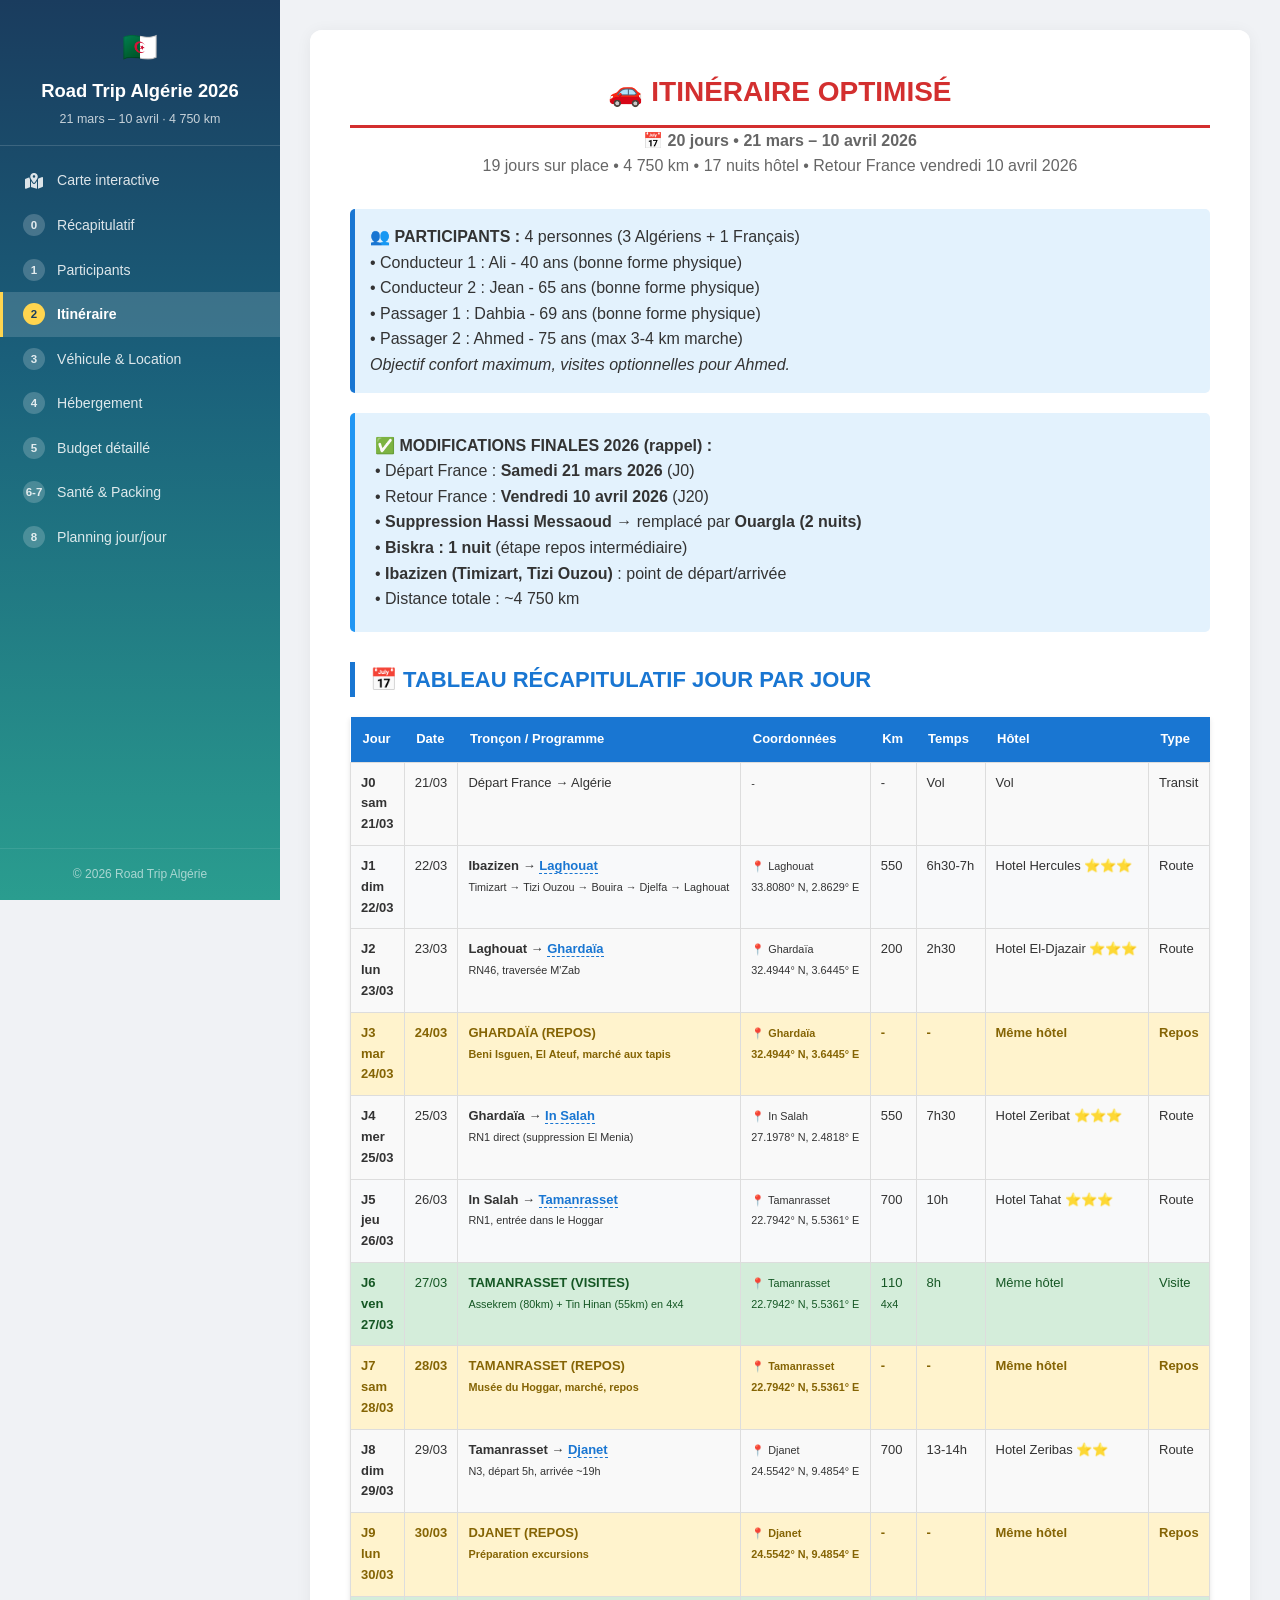
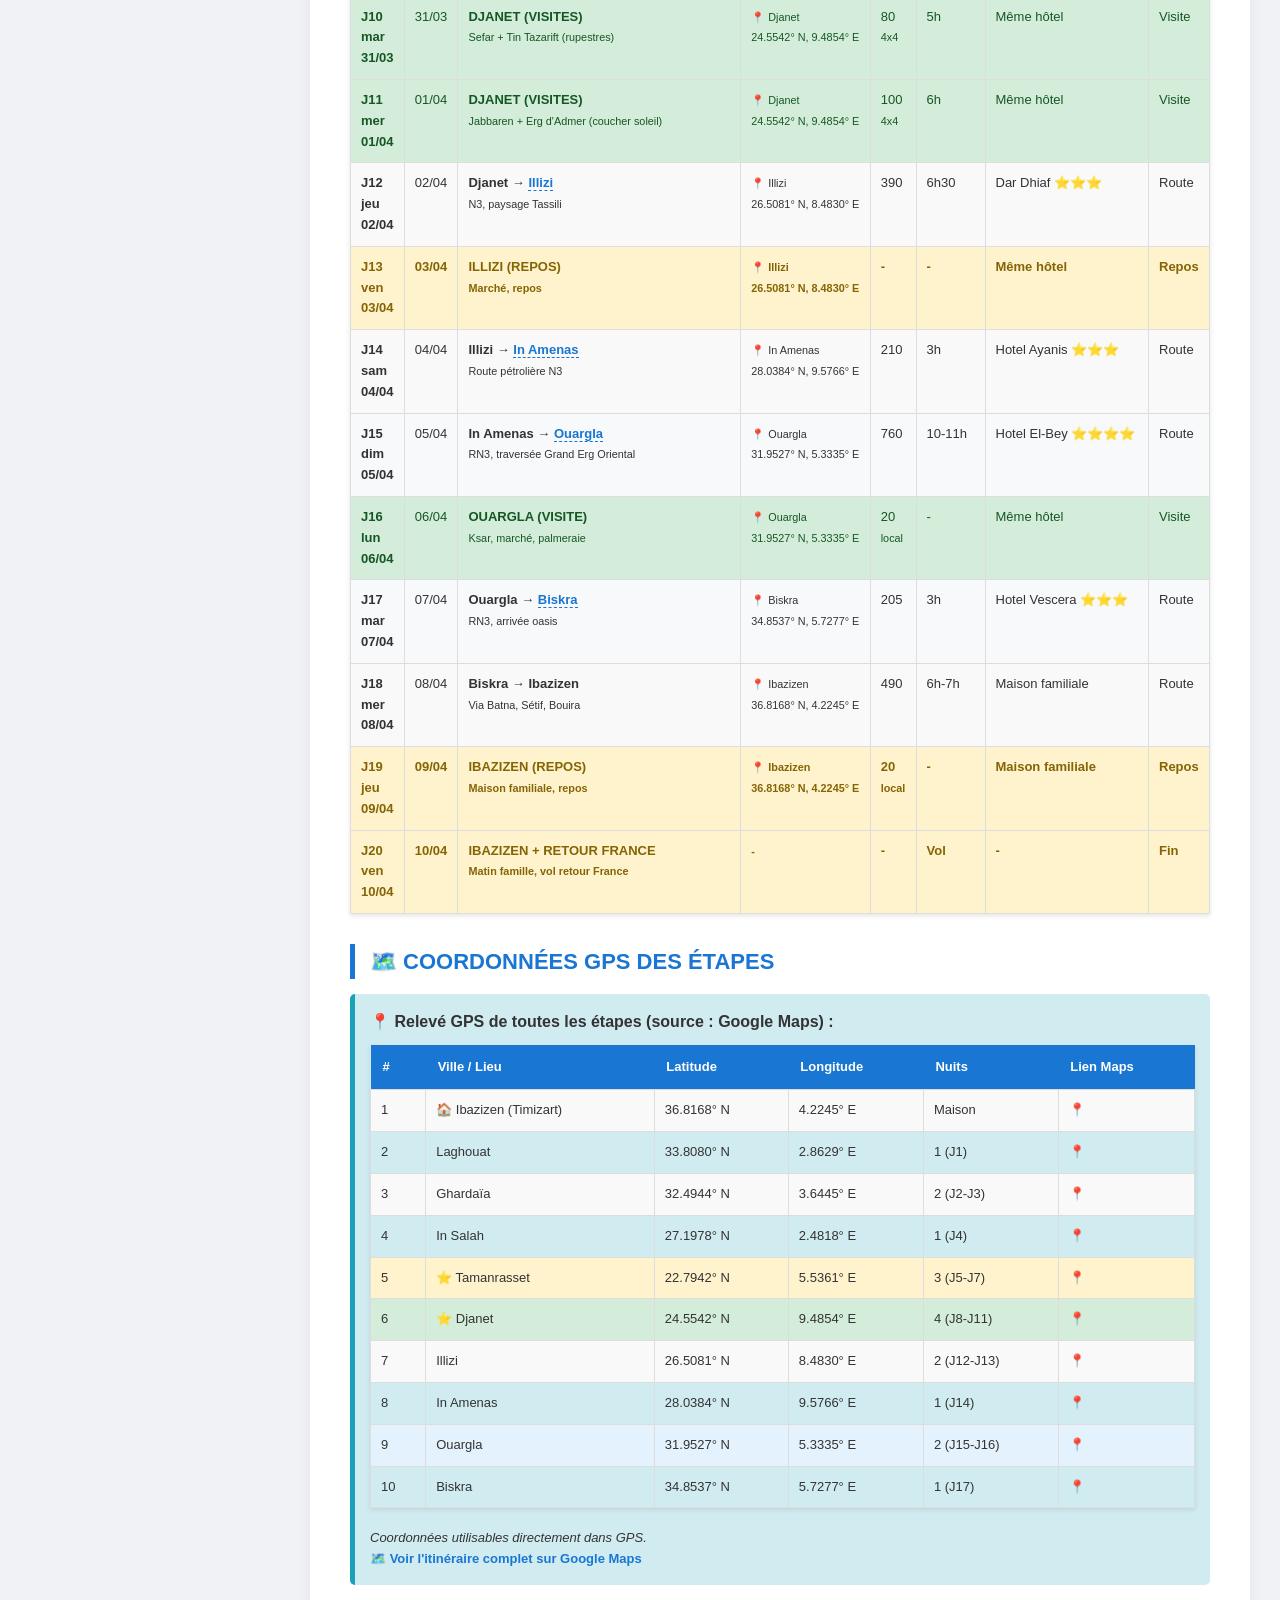
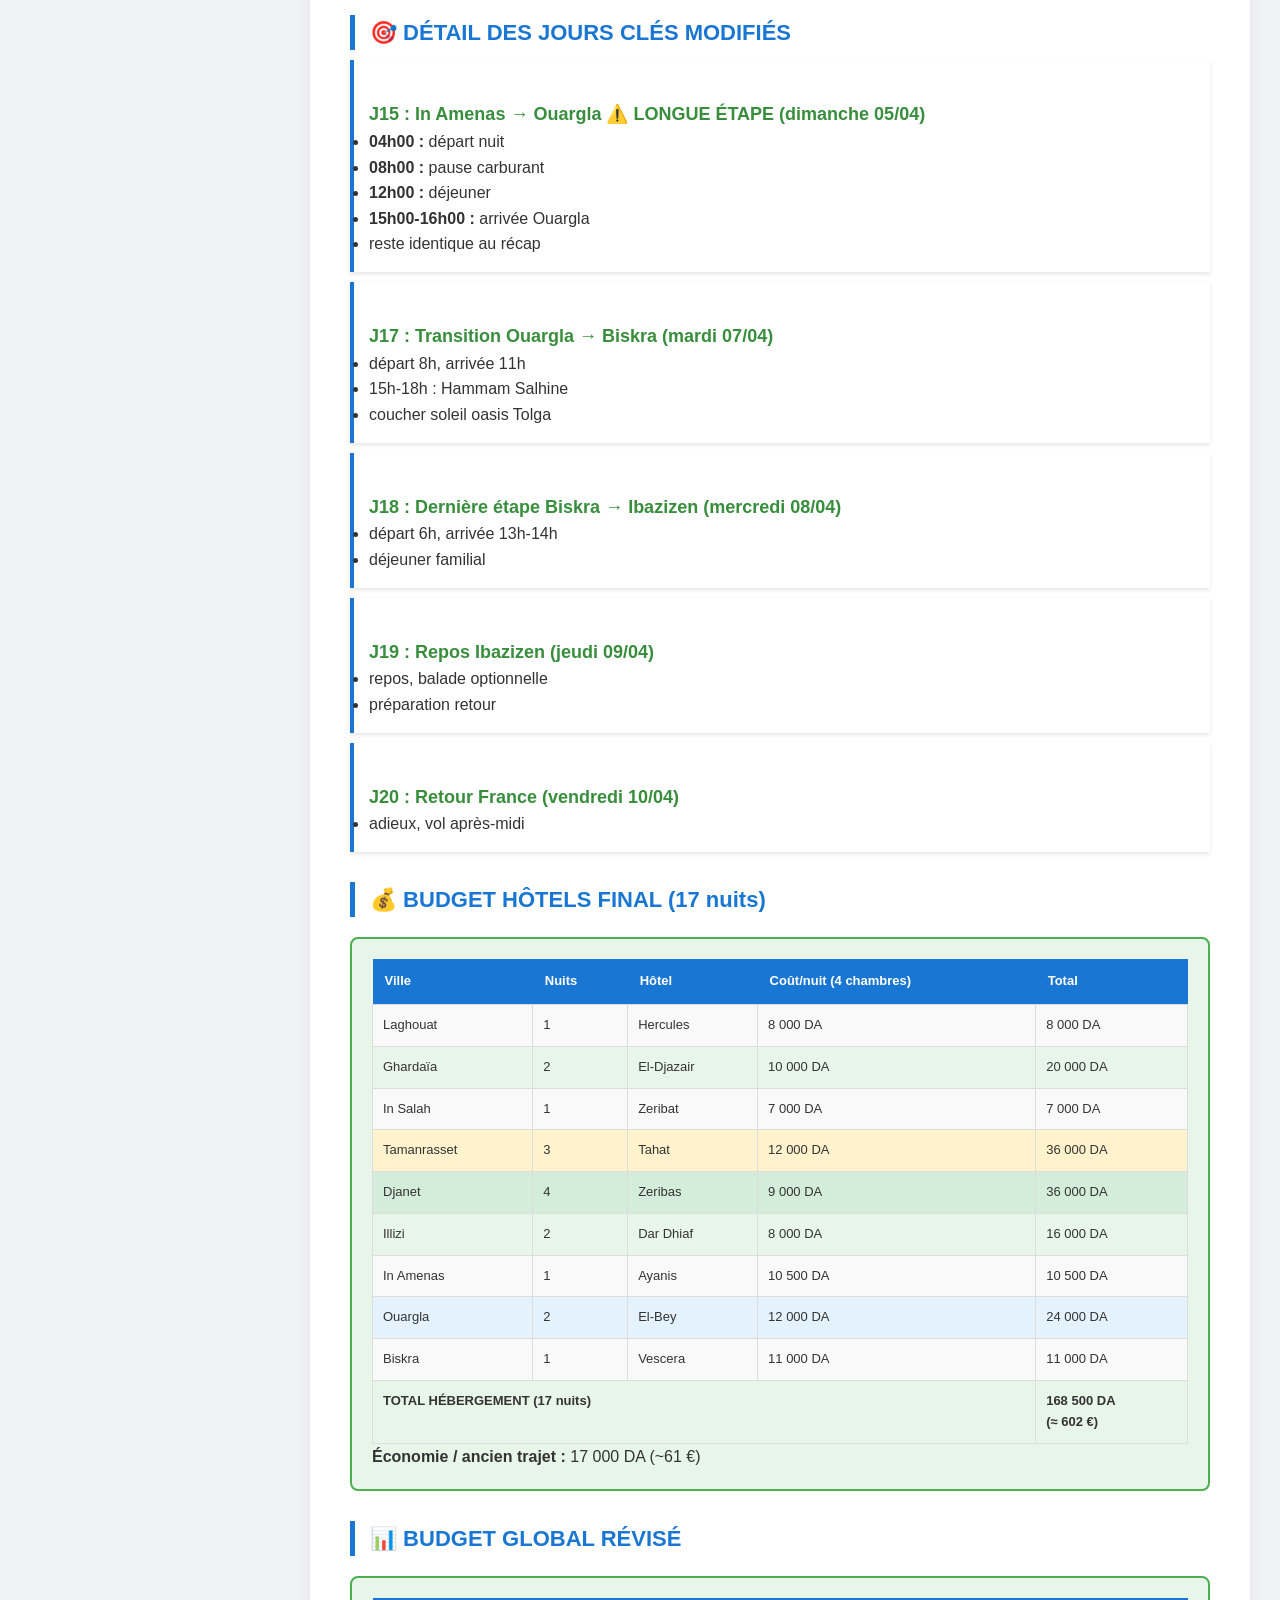
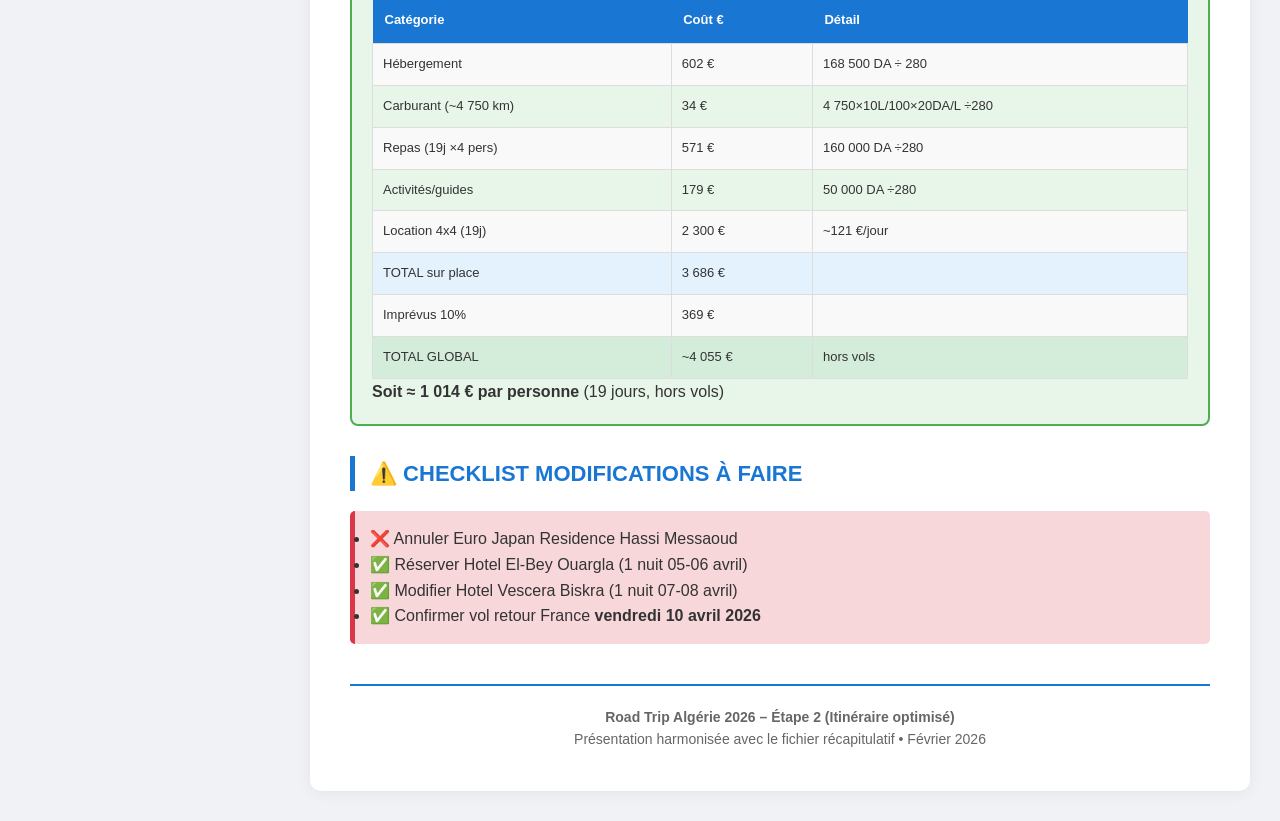
==== commit f713fb2b: "Add anchor IDs to day cards and cross-reference links in itinerary - Add id="j0" through id="j20" to" ====
--- a/2-Itineraire.html
+++ b/2-Itineraire.html
@@ -197,7 +197,7 @@
         <tr class="route">
             <td class="date-col"><strong>J1</strong><br>dim<br>22/03</td>
             <td>22/03</td>
-            <td><strong>Ibazizen → Laghouat</strong><br><small>Timizart → Tizi Ouzou → Bouira → Djelfa → Laghouat</small></td>
+            <td><strong>Ibazizen → <a href="8-PlanningJourParJour.html#j1" class="city-link">Laghouat</a></strong><br><small>Timizart → Tizi Ouzou → Bouira → Djelfa → Laghouat</small></td>
             <td><small>📍 Laghouat<br>33.8080° N, 2.8629° E</small></td>
             <td>550</td>
             <td>6h30-7h</td>
@@ -207,7 +207,7 @@
         <tr class="route">
             <td class="date-col"><strong>J2</strong><br>lun<br>23/03</td>
             <td>23/03</td>
-            <td><strong>Laghouat → Ghardaïa</strong><br><small>RN46, traversée M'Zab</small></td>
+            <td><strong>Laghouat → <a href="8-PlanningJourParJour.html#j2" class="city-link">Ghardaïa</a></strong><br><small>RN46, traversée M'Zab</small></td>
             <td><small>📍 Ghardaïa<br>32.4944° N, 3.6445° E</small></td>
             <td>200</td>
             <td>2h30</td>
@@ -227,7 +227,7 @@
         <tr class="route">
             <td class="date-col"><strong>J4</strong><br>mer<br>25/03</td>
             <td>25/03</td>
-            <td><strong>Ghardaïa → In Salah</strong><br><small>RN1 direct (suppression El Menia)</small></td>
+            <td><strong>Ghardaïa → <a href="8-PlanningJourParJour.html#j4" class="city-link">In Salah</a></strong><br><small>RN1 direct (suppression El Menia)</small></td>
             <td><small>📍 In Salah<br>27.1978° N, 2.4818° E</small></td>
             <td>550</td>
             <td>7h30</td>
@@ -237,7 +237,7 @@
         <tr class="route">
             <td class="date-col"><strong>J5</strong><br>jeu<br>26/03</td>
             <td>26/03</td>
-            <td><strong>In Salah → Tamanrasset</strong><br><small>RN1, entrée dans le Hoggar</small></td>
+            <td><strong>In Salah → <a href="8-PlanningJourParJour.html#j5" class="city-link">Tamanrasset</a></strong><br><small>RN1, entrée dans le Hoggar</small></td>
             <td><small>📍 Tamanrasset<br>22.7942° N, 5.5361° E</small></td>
             <td>700</td>
             <td>10h</td>
@@ -267,7 +267,7 @@
         <tr class="route">
             <td class="date-col"><strong>J8</strong><br>dim<br>29/03</td>
             <td>29/03</td>
-            <td><strong>Tamanrasset → Djanet</strong><br><small>N3, départ 5h, arrivée ~19h</small></td>
+            <td><strong>Tamanrasset → <a href="8-PlanningJourParJour.html#j8" class="city-link">Djanet</a></strong><br><small>N3, départ 5h, arrivée ~19h</small></td>
             <td><small>📍 Djanet<br>24.5542° N, 9.4854° E</small></td>
             <td>700</td>
             <td>13-14h</td>
@@ -307,7 +307,7 @@
         <tr class="route">
             <td class="date-col"><strong>J12</strong><br>jeu<br>02/04</td>
             <td>02/04</td>
-            <td><strong>Djanet → Illizi</strong><br><small>N3, paysage Tassili</small></td>
+            <td><strong>Djanet → <a href="8-PlanningJourParJour.html#j12" class="city-link">Illizi</a></strong><br><small>N3, paysage Tassili</small></td>
             <td><small>📍 Illizi<br>26.5081° N, 8.4830° E</small></td>
             <td>390</td>
             <td>6h30</td>
@@ -327,7 +327,7 @@
         <tr class="route">
             <td class="date-col"><strong>J14</strong><br>sam<br>04/04</td>
             <td>04/04</td>
-            <td><strong>Illizi → In Amenas</strong><br><small>Route pétrolière N3</small></td>
+            <td><strong>Illizi → <a href="8-PlanningJourParJour.html#j14" class="city-link">In Amenas</a></strong><br><small>Route pétrolière N3</small></td>
             <td><small>📍 In Amenas<br>28.0384° N, 9.5766° E</small></td>
             <td>210</td>
             <td>3h</td>
@@ -337,7 +337,7 @@
         <tr class="route">
             <td class="date-col"><strong>J15</strong><br>dim<br>05/04</td>
             <td>05/04</td>
-            <td><strong>In Amenas → Ouargla</strong><br><small>RN3, traversée Grand Erg Oriental</small></td>
+            <td><strong>In Amenas → <a href="8-PlanningJourParJour.html#j15" class="city-link">Ouargla</a></strong><br><small>RN3, traversée Grand Erg Oriental</small></td>
             <td><small>📍 Ouargla<br>31.9527° N, 5.3335° E</small></td>
             <td>760</td>
             <td>10-11h</td>
@@ -357,7 +357,7 @@
         <tr class="route">
             <td class="date-col"><strong>J17</strong><br>mar<br>07/04</td>
             <td>07/04</td>
-            <td><strong>Ouargla → Biskra</strong><br><small>RN3, arrivée oasis</small></td>
+            <td><strong>Ouargla → <a href="8-PlanningJourParJour.html#j17" class="city-link">Biskra</a></strong><br><small>RN3, arrivée oasis</small></td>
             <td><small>📍 Biskra<br>34.8537° N, 5.7277° E</small></td>
             <td>205</td>
             <td>3h</td>
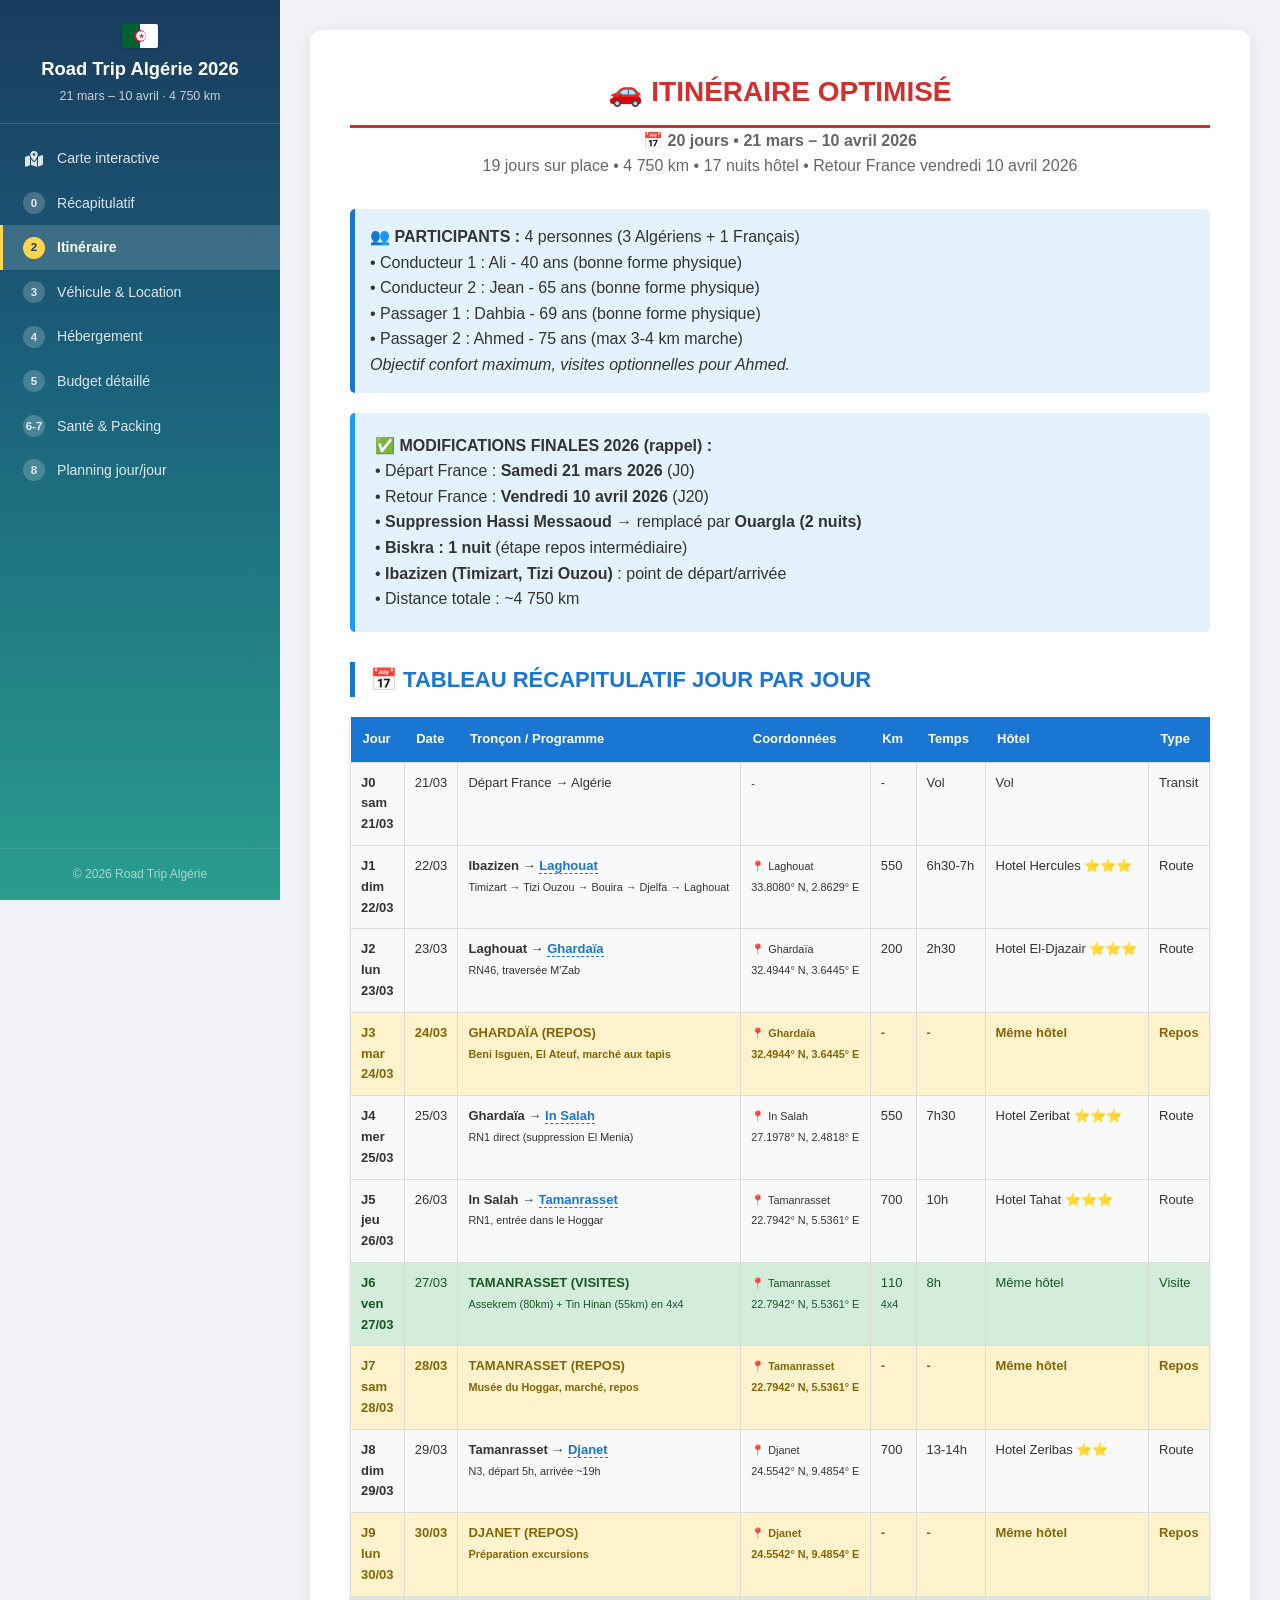
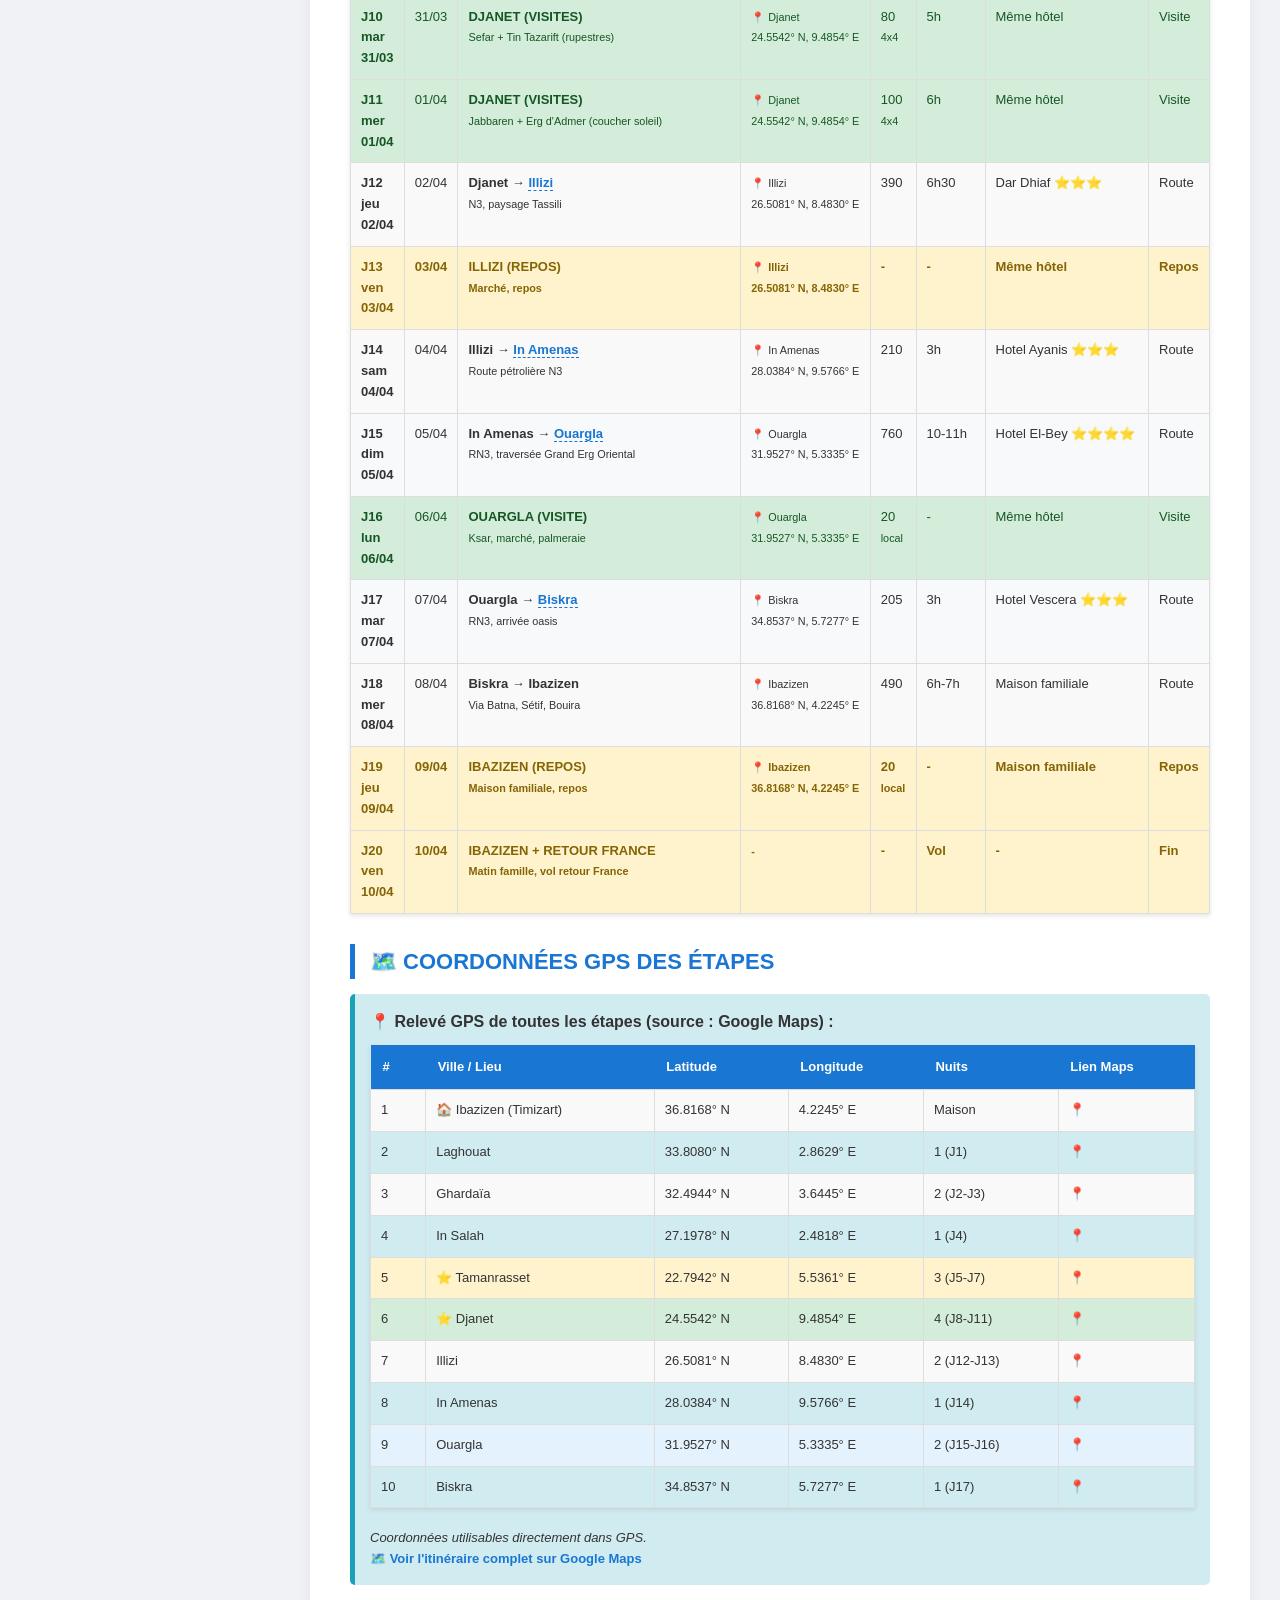
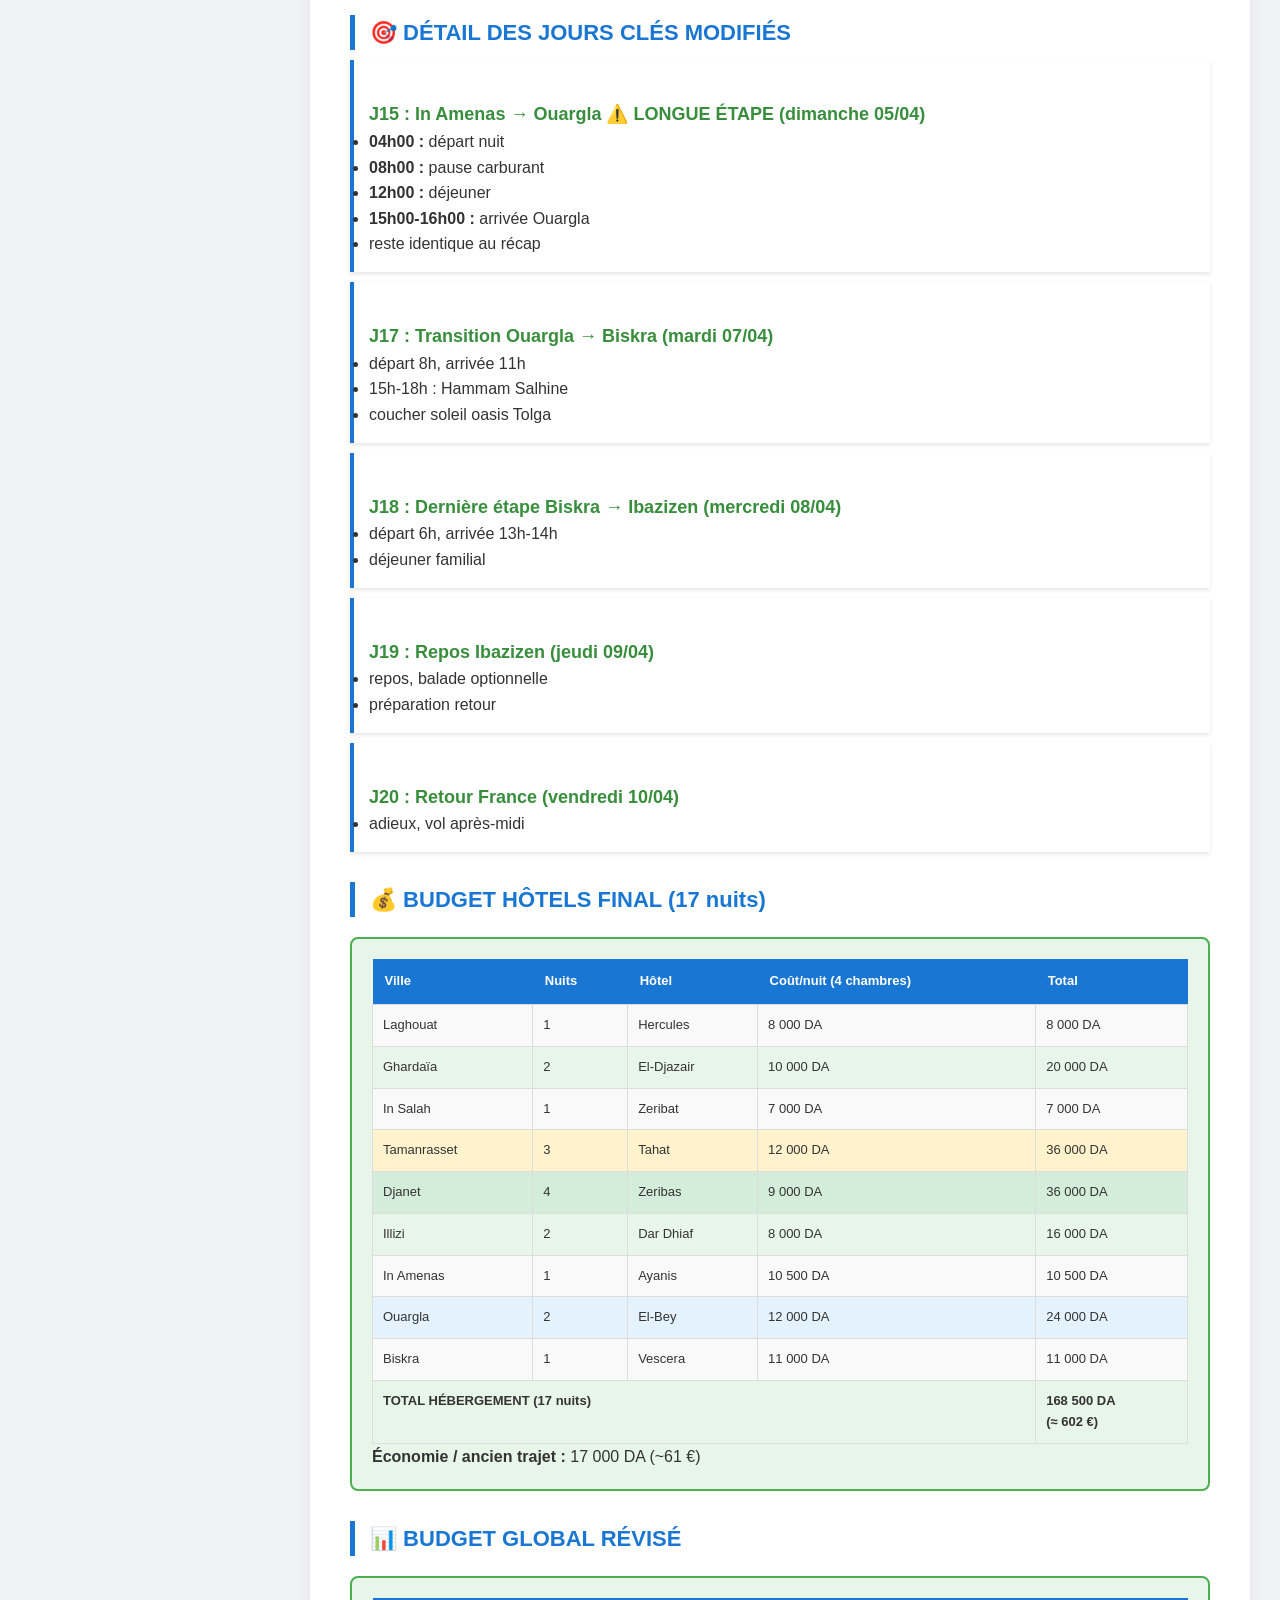
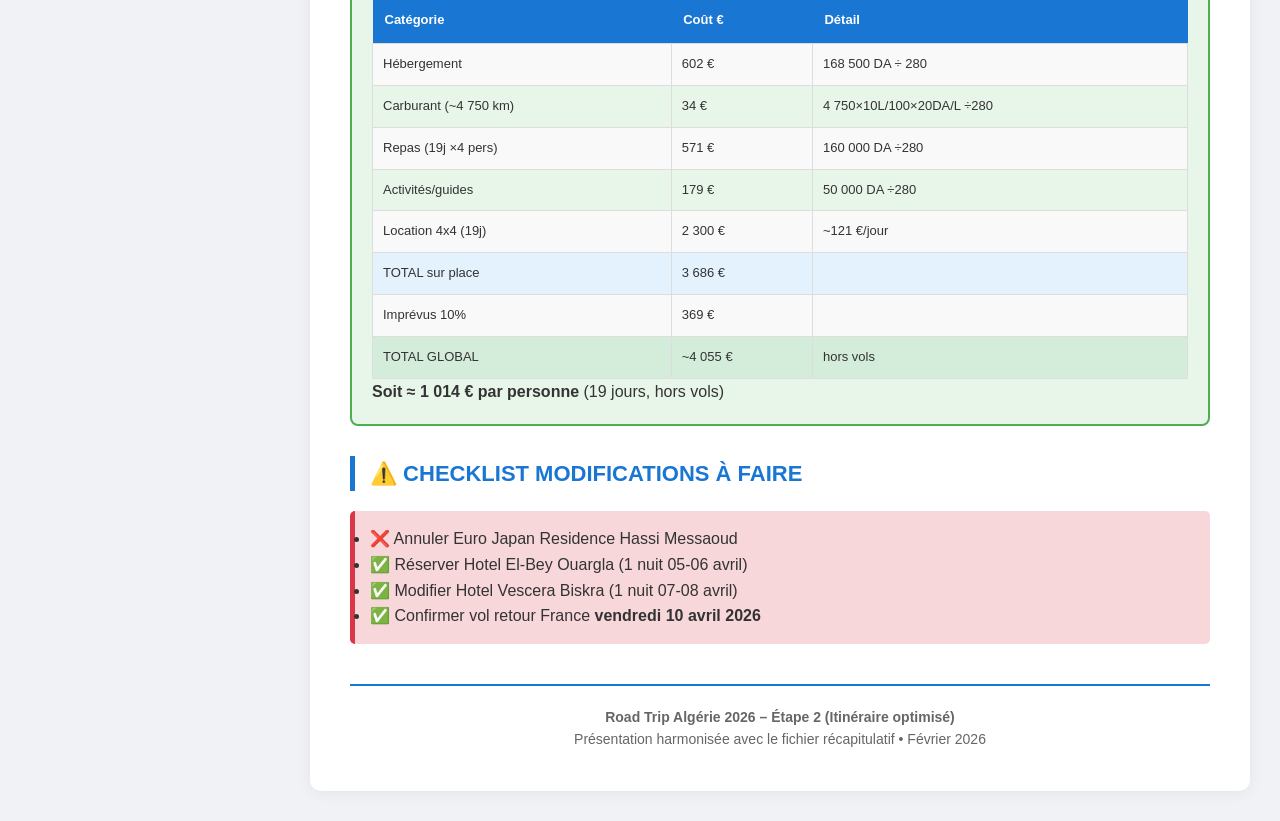
==== commit 699150d5: "refactor: extract inline styles from HTML files into shared css/style.css Move all <style> block con" ====
--- a/2-Itineraire.html
+++ b/2-Itineraire.html
@@ -4,146 +4,13 @@
     <meta charset="UTF-8">
     <meta name="viewport" content="width=device-width, initial-scale=1.0">
     <title>Road Trip Algérie 2026 – Itinéraire final (Étape 2) • style récap</title>
-    <style>
-        /* ===== STYLE IDENTIQUE AU FICHIER RÉCAP ===== */
-        body {
-            font-family: 'Segoe UI', Tahoma, Geneva, Verdana, sans-serif;
-            margin: 40px;
-            background: #f5f5f5;
-            color: #333;
-            line-height: 1.6;
-        }
-        .container {
-            background: white;
-            padding: 40px;
-            border-radius: 10px;
-            box-shadow: 0 0 20px rgba(0,0,0,0.1);
-            max-width: 1200px;
-            margin: auto;
-        }
-        h1 {
-            color: #d32f2f;
-            border-bottom: 3px solid #d32f2f;
-            padding-bottom: 10px;
-            text-align: center;
-            font-size: 28px;
-        }
-        h2 {
-            color: #1976d2;
-            margin-top: 30px;
-            border-left: 5px solid #1976d2;
-            padding-left: 15px;
-            font-size: 22px;
-        }
-        h3 {
-            color: #388e3c;
-            margin-top: 25px;
-            font-size: 18px;
-        }
-        table {
-            width: 100%;
-            border-collapse: collapse;
-            margin: 20px 0;
-            box-shadow: 0 2px 5px rgba(0,0,0,0.1);
-            font-size: 13px;
-        }
-        th {
-            background: #1976d2;
-            color: white;
-            padding: 12px;
-            text-align: left;
-            font-weight: bold;
-        }
-        td {
-            padding: 10px;
-            border: 1px solid #ddd;
-            vertical-align: top;
-        }
-        tr:nth-child(even) {
-            background: #f9f9f9;
-        }
-        .repos {
-            background: #fff3cd !important;
-            font-weight: bold;
-            color: #856404;
-        }
-        .visite {
-            background: #d4edda !important;
-            color: #155724;
-        }
-        .route {
-            background: #f8f9fa;
-        }
-        .important {
-            background: #f8d7da;
-            padding: 15px;
-            border-left: 5px solid #dc3545;
-            margin: 20px 0;
-            border-radius: 5px;
-        }
-        .conseil {
-            background: #d1ecf1;
-            padding: 15px;
-            border-left: 5px solid #17a2b8;
-            margin: 15px 0;
-            border-radius: 5px;
-        }
-        .etoiles {
-            color: #ffa500;
-            font-size: 16px;
-        }
-        .footer {
-            text-align: center;
-            margin-top: 40px;
-            padding-top: 20px;
-            border-top: 2px solid #1976d2;
-            color: #666;
-            font-size: 14px;
-        }
-        .budget-box {
-            background: #e8f5e9;
-            padding: 20px;
-            border-radius: 8px;
-            margin: 20px 0;
-            border: 2px solid #4caf50;
-        }
-        .programme-detail {
-            background: #fff;
-            padding: 15px;
-            margin: 10px 0;
-            border-left: 4px solid #1976d2;
-            box-shadow: 0 2px 4px rgba(0,0,0,0.1);
-        }
-        .date-col {
-            white-space: nowrap;
-            font-weight: bold;
-        }
-        .update-box {
-            background: #e3f2fd;
-            padding: 20px;
-            border-left: 5px solid #2196f3;
-            margin: 20px 0;
-            border-radius: 5px;
-        }
-        /* petits ajustements pour liens */
-        a {
-            color: #1976d2;
-            text-decoration: none;
-        }
-        a:hover {
-            text-decoration: underline;
-        }
-        /* Sidebar layout overrides */
-        body { margin: 0; padding: 0; background: #f0f2f5; }
-        .container { max-width: 100%; margin: 0; border-radius: 0; box-shadow: none; }
-    </style>
 <base target="_blank">
     <link rel="stylesheet" href="https://cdnjs.cloudflare.com/ajax/libs/font-awesome/6.4.0/css/all.min.css">
     <link rel="stylesheet" href="css/style.css">
 </head>
 <body>
 <div class="site-wrapper"><div class="main-content"><div class="page-container">
-<div class="container">
+<div class="container etape-content page-itineraire">
     <h1>🚗 ITINÉRAIRE OPTIMISÉ<br></h1>
     <p style="text-align:center; font-size:16px; color:#666; margin-bottom:30px;">
         <strong>📅 20 jours • 21 mars – 10 avril 2026</strong><br>
--- a/css/style.css
+++ b/css/style.css
@@ -55,9 +55,14 @@
 }
 
 .sidebar-header .flag {
-    font-size: 1.8rem;
     display: block;
     margin-bottom: 6px;
+    line-height: 0;
+}
+
+.sidebar-header .flag svg {
+    border-radius: 2px;
+    box-shadow: 0 1px 3px rgba(0,0,0,0.2);
 }
 
 .sidebar-header .trip-dates {
@@ -237,6 +242,14 @@
     width: 12px;
     height: 12px;
     border-radius: 50%;
+    flex-shrink: 0;
+}
+
+.legend-line {
+    display: inline-block;
+    width: 20px;
+    height: 0;
+    vertical-align: middle;
     flex-shrink: 0;
 }
 
@@ -380,3 +393,890 @@
 .scroll-top:hover {
     background: #2a9d8f;
 }
+
+/* --- Map loading overlay --- */
+.map-loading-overlay {
+    position: absolute;
+    inset: 0;
+    background: rgba(255,255,255,0.92);
+    display: flex;
+    flex-direction: column;
+    align-items: center;
+    justify-content: center;
+    z-index: 1000;
+    transition: opacity 0.4s ease;
+}
+
+.map-loading-overlay.hidden {
+    opacity: 0;
+    pointer-events: none;
+}
+
+.map-loading-overlay p {
+    margin-top: 14px;
+    font-size: 0.95rem;
+    color: #1a5f7a;
+    font-weight: 600;
+}
+
+.map-loading-spinner {
+    width: 40px;
+    height: 40px;
+    border: 4px solid #e0e0e0;
+    border-top-color: #1a5f7a;
+    border-radius: 50%;
+    animation: map-spin 0.8s linear infinite;
+}
+
+@keyframes map-spin {
+    to { transform: rotate(360deg); }
+}
+
+/* --- Route popup overrides --- */
+.route-popup {
+    font-family: 'Segoe UI', Tahoma, Geneva, Verdana, sans-serif;
+    min-width: 220px;
+}
+
+.route-popup h3 {
+    color: #1a5f7a;
+    margin: 0 0 6px;
+    font-size: 1.05rem;
+    border-bottom: 2px solid #2a9d8f;
+    padding-bottom: 4px;
+}
+
+.route-popup .route-popup-type {
+    font-weight: 600;
+    color: #d32f2f;
+    font-size: 0.85rem;
+    margin-bottom: 4px;
+}
+
+.route-popup .route-popup-info {
+    font-size: 0.82rem;
+    color: #555;
+    line-height: 1.6;
+}
+
+.route-popup .route-popup-info strong {
+    color: #333;
+}
+
+
+/* ===================================================================
+   ÉTAPE PAGE CONTENT STYLES (files 2-8, scoped under .etape-content)
+   =================================================================== */
+
+/* --- Container (final effective values after sidebar overrides) --- */
+.etape-content {
+    background: white;
+    padding: 40px;
+    max-width: 100%;
+    margin: 0;
+    border-radius: 0;
+    box-shadow: none;
+}
+
+/* --- Element-level styles --- */
+.etape-content h1 {
+    color: #d32f2f;
+    border-bottom: 3px solid #d32f2f;
+    padding-bottom: 10px;
+    text-align: center;
+    font-size: 28px;
+}
+
+.etape-content h2 {
+    color: #1976d2;
+    margin-top: 30px;
+    border-left: 5px solid #1976d2;
+    padding-left: 15px;
+    font-size: 22px;
+}
+
+.etape-content h3 {
+    color: #388e3c;
+    margin-top: 25px;
+    font-size: 18px;
+}
+
+.etape-content h4 {
+    color: #ff9800;
+    margin-top: 20px;
+    border-left: 3px solid #ff9800;
+    padding-left: 10px;
+}
+
+.etape-content table {
+    width: 100%;
+    border-collapse: collapse;
+    margin: 20px 0;
+    box-shadow: 0 2px 5px rgba(0,0,0,0.1);
+    font-size: 13px;
+}
+
+.etape-content th {
+    background: #1976d2;
+    color: white;
+    padding: 12px;
+    text-align: left;
+    font-weight: bold;
+}
+
+.etape-content td {
+    padding: 10px;
+    border: 1px solid #ddd;
+    vertical-align: top;
+}
+
+.etape-content tr:nth-child(even) {
+    background: #f9f9f9;
+}
+
+/* --- Scoped classes (different definitions in étape vs recap) --- */
+.etape-content .footer {
+    text-align: center;
+    margin-top: 40px;
+    padding-top: 20px;
+    border-top: 2px solid #1976d2;
+    color: #666;
+    font-size: 14px;
+}
+
+.etape-content .badge {
+    display: inline-block;
+    padding: 3px 8px;
+    border-radius: 3px;
+    font-size: 11px;
+    font-weight: bold;
+    color: white;
+}
+
+.etape-content .grid-2 {
+    display: grid;
+    grid-template-columns: repeat(auto-fit, minmax(350px, 1fr));
+    gap: 25px;
+    margin-top: 20px;
+}
+
+.etape-content .courrier-box {
+    background: #fff3e0;
+    padding: 15px;
+    border-radius: 5px;
+    margin: 15px 0;
+}
+
+/* ===================================================================
+   SHARED CLASS STYLES (unique names, used across étape and/or recap)
+   =================================================================== */
+
+.repos {
+    background: #fff3cd !important;
+    font-weight: bold;
+    color: #856404;
+}
+
+.visite {
+    background: #d4edda !important;
+    color: #155724;
+}
+
+.route {
+    background: #f8f9fa;
+}
+
+.important {
+    background: #f8d7da;
+    padding: 15px;
+    border-left: 5px solid #dc3545;
+    margin: 20px 0;
+    border-radius: 5px;
+}
+
+.conseil {
+    background: #d1ecf1;
+    padding: 15px;
+    border-left: 5px solid #17a2b8;
+    margin: 15px 0;
+    border-radius: 5px;
+}
+
+.etoiles {
+    color: #ffa500;
+    font-size: 16px;
+}
+
+.budget-box {
+    background: #e8f5e9;
+    padding: 20px;
+    border-radius: 8px;
+    margin: 20px 0;
+    border: 2px solid #4caf50;
+}
+
+.programme-detail {
+    background: #fff;
+    padding: 15px;
+    margin: 10px 0;
+    border-left: 4px solid #1976d2;
+    box-shadow: 0 2px 4px rgba(0,0,0,0.1);
+}
+
+.date-col {
+    white-space: nowrap;
+    font-weight: bold;
+}
+
+.update-box {
+    background: #e3f2fd;
+    padding: 20px;
+    border-left: 5px solid #2196f3;
+    margin: 20px 0;
+    border-radius: 5px;
+}
+
+.total-row {
+    background: #d4edda !important;
+    font-weight: bold;
+    font-size: 16px;
+}
+
+.imprevu-row {
+    background: #fff3cd !important;
+    font-weight: bold;
+    font-size: 16px;
+}
+
+.email-box {
+    background: #e8f5e9;
+    padding: 20px;
+    border-radius: 8px;
+    margin: 20px 0;
+    border-left: 5px solid #4caf50;
+}
+
+.taux-info {
+    background: #fff3cd;
+    padding: 10px;
+    border-left: 4px solid #ffc107;
+    margin: 15px 0;
+    font-weight: bold;
+}
+
+/* ===================================================================
+   PAGE-SPECIFIC STYLES
+   =================================================================== */
+
+/* --- File 2: Itinéraire --- */
+.page-itineraire a {
+    color: #1976d2;
+    text-decoration: none;
+}
+
+.page-itineraire a:hover {
+    text-decoration: underline;
+}
+
+/* --- File 3: Véhicule & Location --- */
+.page-vehicule table {
+    font-size: 14px;
+}
+
+.recommande {
+    background: #e8f5e9 !important;
+    border-left: 5px solid #4caf50;
+    padding: 15px;
+    border-radius: 5px;
+}
+
+.critique {
+    background: #ffebee !important;
+    border-left: 5px solid #f44336;
+}
+
+.page-vehicule .warning {
+    background: #fff3e0 !important;
+    border-left: 5px solid #ff9800;
+}
+
+.conducteur-box {
+    background: #f3e5f5;
+    padding: 15px;
+    border-radius: 5px;
+    margin: 15px 0;
+    border-left: 5px solid #9c27b0;
+}
+
+.config-places {
+    background: #fff3e0;
+    padding: 15px;
+    border-radius: 5px;
+    margin: 15px 0;
+    border: 2px solid #ff9800;
+    text-align: center;
+}
+
+.checklist {
+    background: #fff;
+    padding: 15px;
+    border: 2px solid #4caf50;
+    border-radius: 8px;
+    margin: 20px 0;
+}
+
+.checklist ul {
+    list-style: none;
+    padding-left: 0;
+}
+
+.checklist li {
+    padding: 8px 0;
+    border-bottom: 1px solid #eee;
+}
+
+.checklist li:before {
+    content: "\2610  "; /* ☐ ballot box */
+    color: #4caf50;
+    font-weight: bold;
+    margin-right: 10px;
+}
+
+.badge-ok {
+    background: #4caf50;
+}
+
+.badge-ko {
+    background: #f44336;
+}
+
+.badge-warning {
+    background: #ff9800;
+}
+
+/* --- File 4: Hébergement --- */
+.confirme {
+    background: #e8f5e9 !important;
+    border-left: 5px solid #4caf50;
+}
+
+.optionnel {
+    background: #fff3e0 !important;
+    border-left: 5px solid #ff9800;
+}
+
+.urgent {
+    background: #ffebee !important;
+    border-left: 5px solid #f44336;
+}
+
+.badge-confirme {
+    background: #4caf50;
+}
+
+.badge-option {
+    background: #ff9800;
+}
+
+.badge-urgent {
+    background: #f44336;
+}
+
+/* --- File 6-7: Santé & Packing --- */
+.warning-row {
+    background: #fff3cd !important;
+    font-weight: bold;
+    color: #856404;
+}
+
+.emergency-box {
+    background: #ffebee;
+    padding: 20px;
+    border-radius: 10px;
+    border: 2px dashed #c62828;
+    margin: 20px 0;
+}
+
+.rule-box {
+    background: #fff3e0;
+    padding: 15px;
+    border-radius: 8px;
+    margin: 15px 0;
+    border-left: 5px solid #ff9800;
+}
+
+.pharmacy-loc {
+    display: inline-block;
+    background: #e8f5e9;
+    padding: 8px 15px;
+    border-radius: 25px;
+    margin: 5px;
+    border: 1px solid #2e7d32;
+}
+
+.badge-red {
+    background: #dc3545;
+    color: white;
+    padding: 3px 8px;
+    border-radius: 3px;
+    font-size: 11px;
+    font-weight: bold;
+}
+
+.badge-blue {
+    background: #17a2b8;
+    color: white;
+    padding: 3px 8px;
+    border-radius: 3px;
+}
+
+/* --- File 8: Planning Jour par Jour --- */
+.day-card {
+    background: white;
+    border-radius: 12px;
+    box-shadow: 0 3px 15px rgba(0,0,0,0.08);
+    margin-bottom: 30px;
+    border: 1px solid #e9ecef;
+    overflow: hidden;
+}
+
+.day-header {
+    background: linear-gradient(135deg, #1976d2 0%, #2196f3 100%);
+    color: white;
+    padding: 15px 25px;
+    display: flex;
+    justify-content: space-between;
+    align-items: center;
+    flex-wrap: wrap;
+}
+
+.day-header.warning {
+    background: linear-gradient(135deg, #b71c1c 0%, #d32f2f 100%);
+}
+
+.day-title {
+    font-size: 1.6rem;
+    font-weight: 600;
+    display: flex;
+    align-items: center;
+    gap: 10px;
+}
+
+.day-meta {
+    display: flex;
+    gap: 20px;
+    flex-wrap: wrap;
+}
+
+.day-meta span {
+    background: rgba(255,255,255,0.2);
+    padding: 5px 12px;
+    border-radius: 20px;
+    font-size: 0.9rem;
+}
+
+.day-content {
+    padding: 25px;
+}
+
+.legend {
+    display: flex;
+    flex-wrap: wrap;
+    gap: 20px;
+    justify-content: center;
+    margin: 20px 0;
+    padding: 15px;
+    background: #f8f9fa;
+    border-radius: 10px;
+}
+
+.legend-color {
+    width: 20px;
+    height: 20px;
+    border-radius: 5px;
+}
+
+.legend-green {
+    background-color: #d4edda;
+    border: 2px solid #28a745;
+}
+
+.legend-yellow {
+    background-color: #fff3cd;
+    border: 2px solid #ffc107;
+}
+
+.legend-red {
+    background-color: #f8d7da;
+    border: 2px solid #dc3545;
+}
+
+.option-green {
+    background-color: #d4edda;
+}
+
+.option-yellow {
+    background-color: #fff3cd;
+}
+
+.option-red {
+    background-color: #f8d7da;
+}
+
+.difficulty {
+    display: inline-block;
+    padding: 3px 10px;
+    border-radius: 15px;
+    font-size: 0.85rem;
+    font-weight: 600;
+}
+
+.difficulty-1 {
+    background: #d4edda;
+    color: #155724;
+}
+
+.difficulty-2 {
+    background: #fff3cd;
+    color: #856404;
+}
+
+.difficulty-3 {
+    background: #ffe5b4;
+    color: #8a6d3b;
+}
+
+.difficulty-4 {
+    background: #f8d7da;
+    color: #721c24;
+}
+
+.difficulty-5 {
+    background: #dc3545;
+    color: white;
+}
+
+.star {
+    color: #ffc107;
+    font-weight: bold;
+}
+
+.schedule-table {
+    width: 100%;
+    border-collapse: collapse;
+    margin: 15px 0;
+}
+
+.schedule-table th {
+    background: #1976d2;
+    color: white;
+    padding: 10px;
+    text-align: left;
+}
+
+.schedule-table td {
+    padding: 12px 10px;
+    border: 1px solid #dee2e6;
+}
+
+.recap-table td.green-bg {
+    background-color: #d4edda;
+}
+
+.recap-table td.yellow-bg {
+    background-color: #fff3cd;
+}
+
+.recap-table td.red-bg {
+    background-color: #f8d7da;
+}
+
+/* ===================================================================
+   RÉCAPITULATIF PAGE STYLES (scoped under .recap-content)
+   =================================================================== */
+
+.recap-content {
+    background-color: white;
+    overflow: hidden;
+    max-width: 100%;
+    margin: 0;
+    border-radius: 0;
+    box-shadow: none;
+}
+
+.recap-content header {
+    background: linear-gradient(135deg, #1a5f7a 0%, #2a9d8f 100%);
+    color: white;
+    padding: 30px 40px;
+    text-align: center;
+}
+
+.recap-content h1 {
+    font-size: 2.5rem;
+    margin-bottom: 10px;
+    display: flex;
+    align-items: center;
+    justify-content: center;
+    gap: 15px;
+}
+
+.recap-content h1 i {
+    font-size: 2.2rem;
+}
+
+.recap-content .subtitle {
+    font-size: 1.2rem;
+    opacity: 0.9;
+}
+
+.recap-content section {
+    padding: 30px 40px;
+    border-bottom: 1px solid #eee;
+}
+
+.recap-content section:last-of-type {
+    border-bottom: none;
+}
+
+.recap-content h2 {
+    color: #1a5f7a;
+    margin-bottom: 20px;
+    display: flex;
+    align-items: center;
+    gap: 12px;
+    font-size: 1.8rem;
+    border-bottom: 2px solid #e9ecef;
+    padding-bottom: 10px;
+}
+
+.recap-content h2 i {
+    width: 40px;
+    text-align: center;
+}
+
+.recap-content h3 {
+    color: #2a9d8f;
+    margin: 20px 0 15px 0;
+    font-size: 1.4rem;
+}
+
+.recap-content h4 {
+    color: #1a5f7a;
+    margin: 15px 0 10px 0;
+    font-size: 1.2rem;
+}
+
+.recap-content .card-grid {
+    display: grid;
+    grid-template-columns: repeat(auto-fill, minmax(300px, 1fr));
+    gap: 25px;
+    margin-top: 20px;
+}
+
+.recap-content .card {
+    background-color: #f8f9fa;
+    border-radius: 10px;
+    padding: 25px;
+    border-left: 5px solid #2a9d8f;
+    box-shadow: 0 3px 10px rgba(0, 0, 0, 0.05);
+    transition: transform 0.3s ease;
+}
+
+.recap-content .card:hover {
+    transform: translateY(-5px);
+}
+
+.recap-content .card h3 {
+    color: #1a5f7a;
+    margin-bottom: 15px;
+    font-size: 1.4rem;
+    display: flex;
+    align-items: center;
+    gap: 10px;
+}
+
+.recap-content ul,
+.recap-content ol {
+    padding-left: 20px;
+    margin-bottom: 15px;
+}
+
+.recap-content li {
+    margin-bottom: 8px;
+}
+
+.recap-content .highlight {
+    background-color: #e9f5f3;
+    padding: 15px;
+    border-radius: 8px;
+    margin: 15px 0;
+    border-left: 4px solid #2a9d8f;
+}
+
+.recap-content .badge {
+    display: inline-block;
+    background-color: #2a9d8f;
+    color: white;
+    padding: 5px 12px;
+    border-radius: 20px;
+    font-size: 0.85rem;
+    font-weight: 600;
+    margin-right: 8px;
+    margin-bottom: 8px;
+}
+
+.recap-content .badge-urgent {
+    background: #dc3545;
+}
+
+.recap-content .badge-ok {
+    background: #28a745;
+}
+
+.recap-content .status {
+    display: inline-flex;
+    align-items: center;
+    gap: 8px;
+    padding: 6px 15px;
+    border-radius: 20px;
+    font-weight: 600;
+    margin-top: 10px;
+}
+
+.recap-content .completed {
+    background-color: #d4edda;
+    color: #155724;
+}
+
+.recap-content .in-progress {
+    background-color: #fff3cd;
+    color: #856404;
+}
+
+.recap-content .pending {
+    background-color: #f8d7da;
+    color: #721c24;
+}
+
+.recap-content .timeline {
+    margin-top: 25px;
+    position: relative;
+    padding-left: 30px;
+}
+
+.recap-content .timeline::before {
+    content: '';
+    position: absolute;
+    left: 0;
+    top: 0;
+    bottom: 0;
+    width: 3px;
+    background-color: #2a9d8f;
+}
+
+.recap-content .timeline-item {
+    position: relative;
+    margin-bottom: 25px;
+    padding-left: 20px;
+}
+
+.recap-content .timeline-item::before {
+    content: '';
+    position: absolute;
+    left: -30px;
+    top: 5px;
+    width: 12px;
+    height: 12px;
+    border-radius: 50%;
+    background-color: #2a9d8f;
+    border: 3px solid white;
+    box-shadow: 0 0 0 3px #2a9d8f;
+}
+
+.recap-content .timeline-date {
+    font-weight: bold;
+    color: #1a5f7a;
+}
+
+.recap-content .grid-2 {
+    display: grid;
+    grid-template-columns: repeat(auto-fit, minmax(250px, 1fr));
+    gap: 25px;
+}
+
+.recap-content .grid-3 {
+    display: grid;
+    grid-template-columns: repeat(auto-fit, minmax(200px, 1fr));
+    gap: 20px;
+}
+
+.recap-content table {
+    width: 100%;
+    border-collapse: collapse;
+    margin: 20px 0;
+    box-shadow: 0 2px 5px rgba(0,0,0,0.1);
+    font-size: 14px;
+}
+
+.recap-content th {
+    background: #1a5f7a;
+    color: white;
+    padding: 12px;
+    text-align: left;
+    font-weight: bold;
+}
+
+.recap-content td {
+    padding: 10px;
+    border: 1px solid #ddd;
+    vertical-align: top;
+}
+
+.recap-content tr:nth-child(even) {
+    background: #f9f9f9;
+}
+
+.recap-content .info-box {
+    background: #d1ecf1;
+    padding: 15px;
+    border-radius: 5px;
+    margin: 15px 0;
+    border-left: 5px solid #17a2b8;
+}
+
+.recap-content .courrier-box {
+    background: #fff3e0;
+    padding: 15px;
+    border-radius: 5px;
+    margin: 15px 0;
+    border-left: 3px solid #ff9800;
+}
+
+.recap-content .footer {
+    text-align: center;
+    padding: 25px;
+    color: #6c757d;
+    font-size: 0.9rem;
+    border-top: 1px solid #eee;
+    margin-top: 20px;
+}
+
+@media (max-width: 768px) {
+    .recap-content h1 {
+        font-size: 2rem;
+        flex-direction: column;
+        gap: 10px;
+    }
+
+    .recap-content section {
+        padding: 20px;
+    }
+
+    .recap-content .card-grid {
+        grid-template-columns: 1fr;
+    }
+
+    .recap-content table {
+        font-size: 12px;
+    }
+}
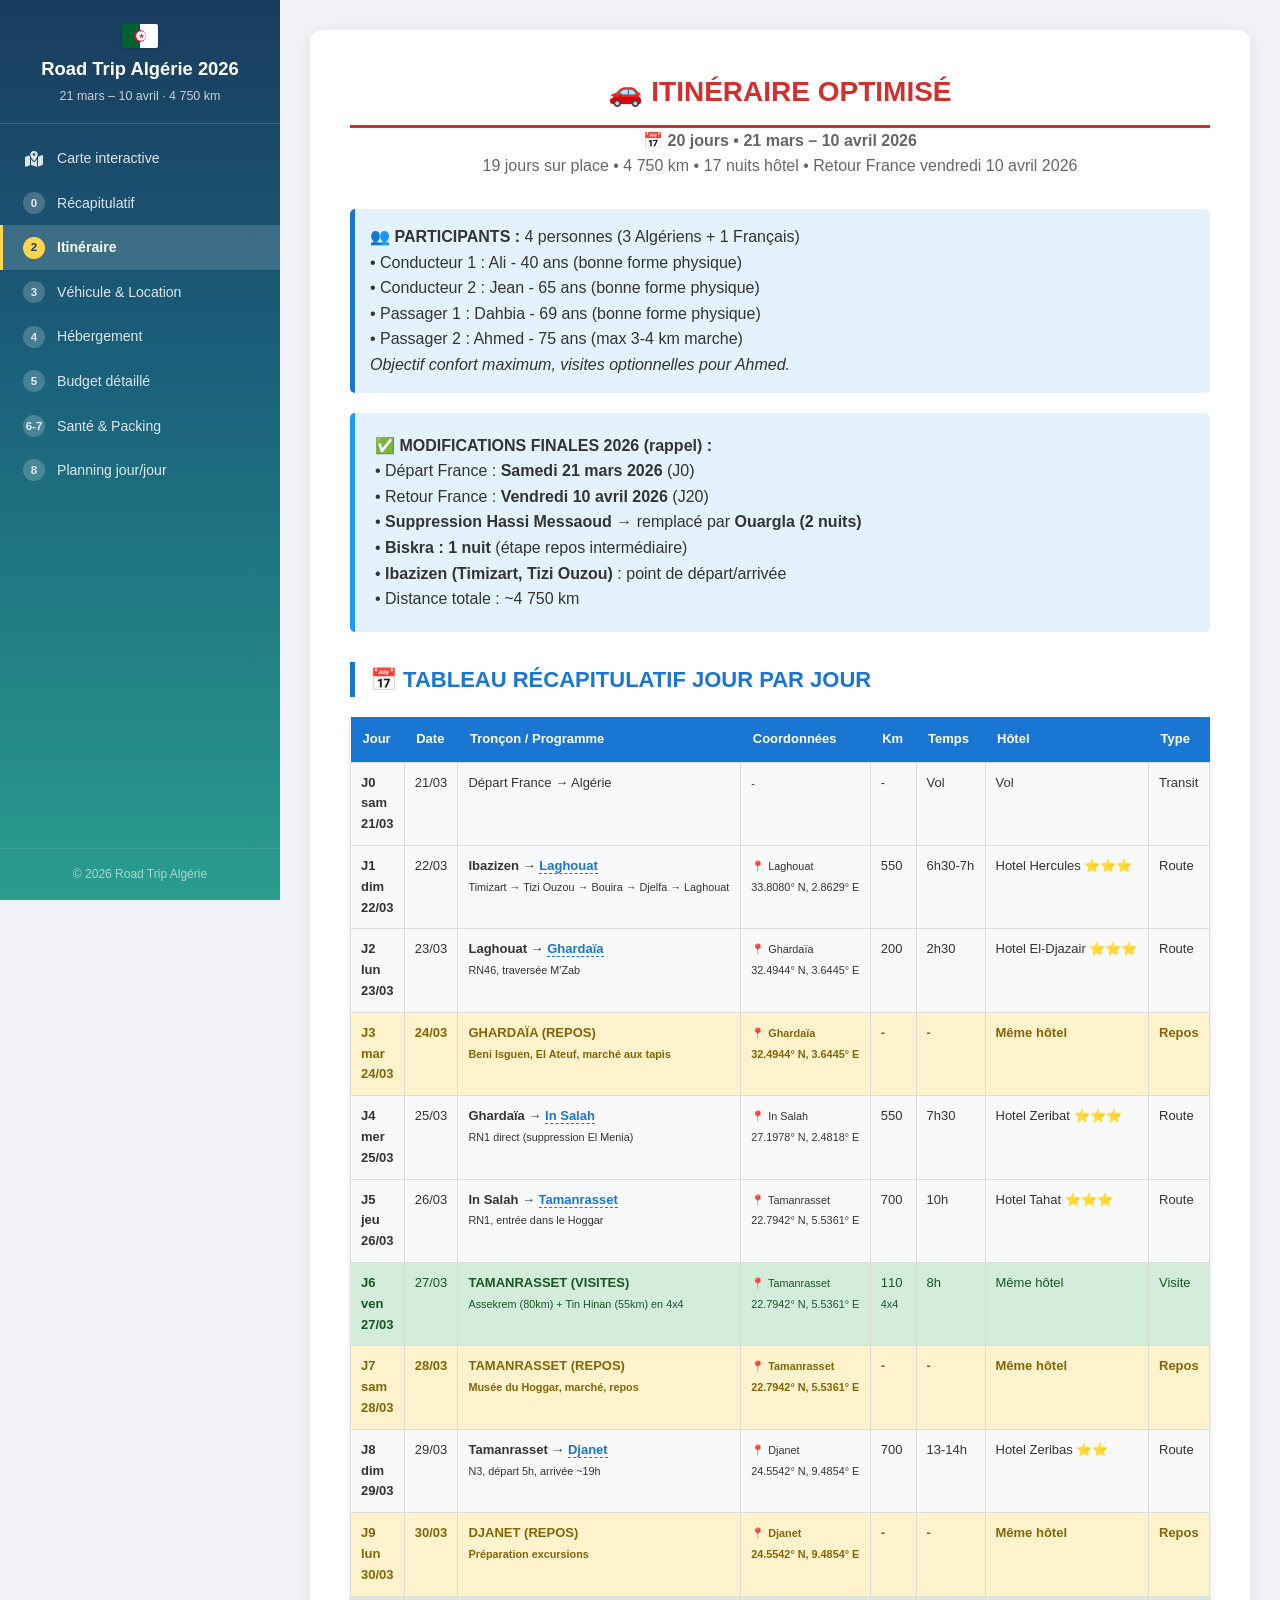
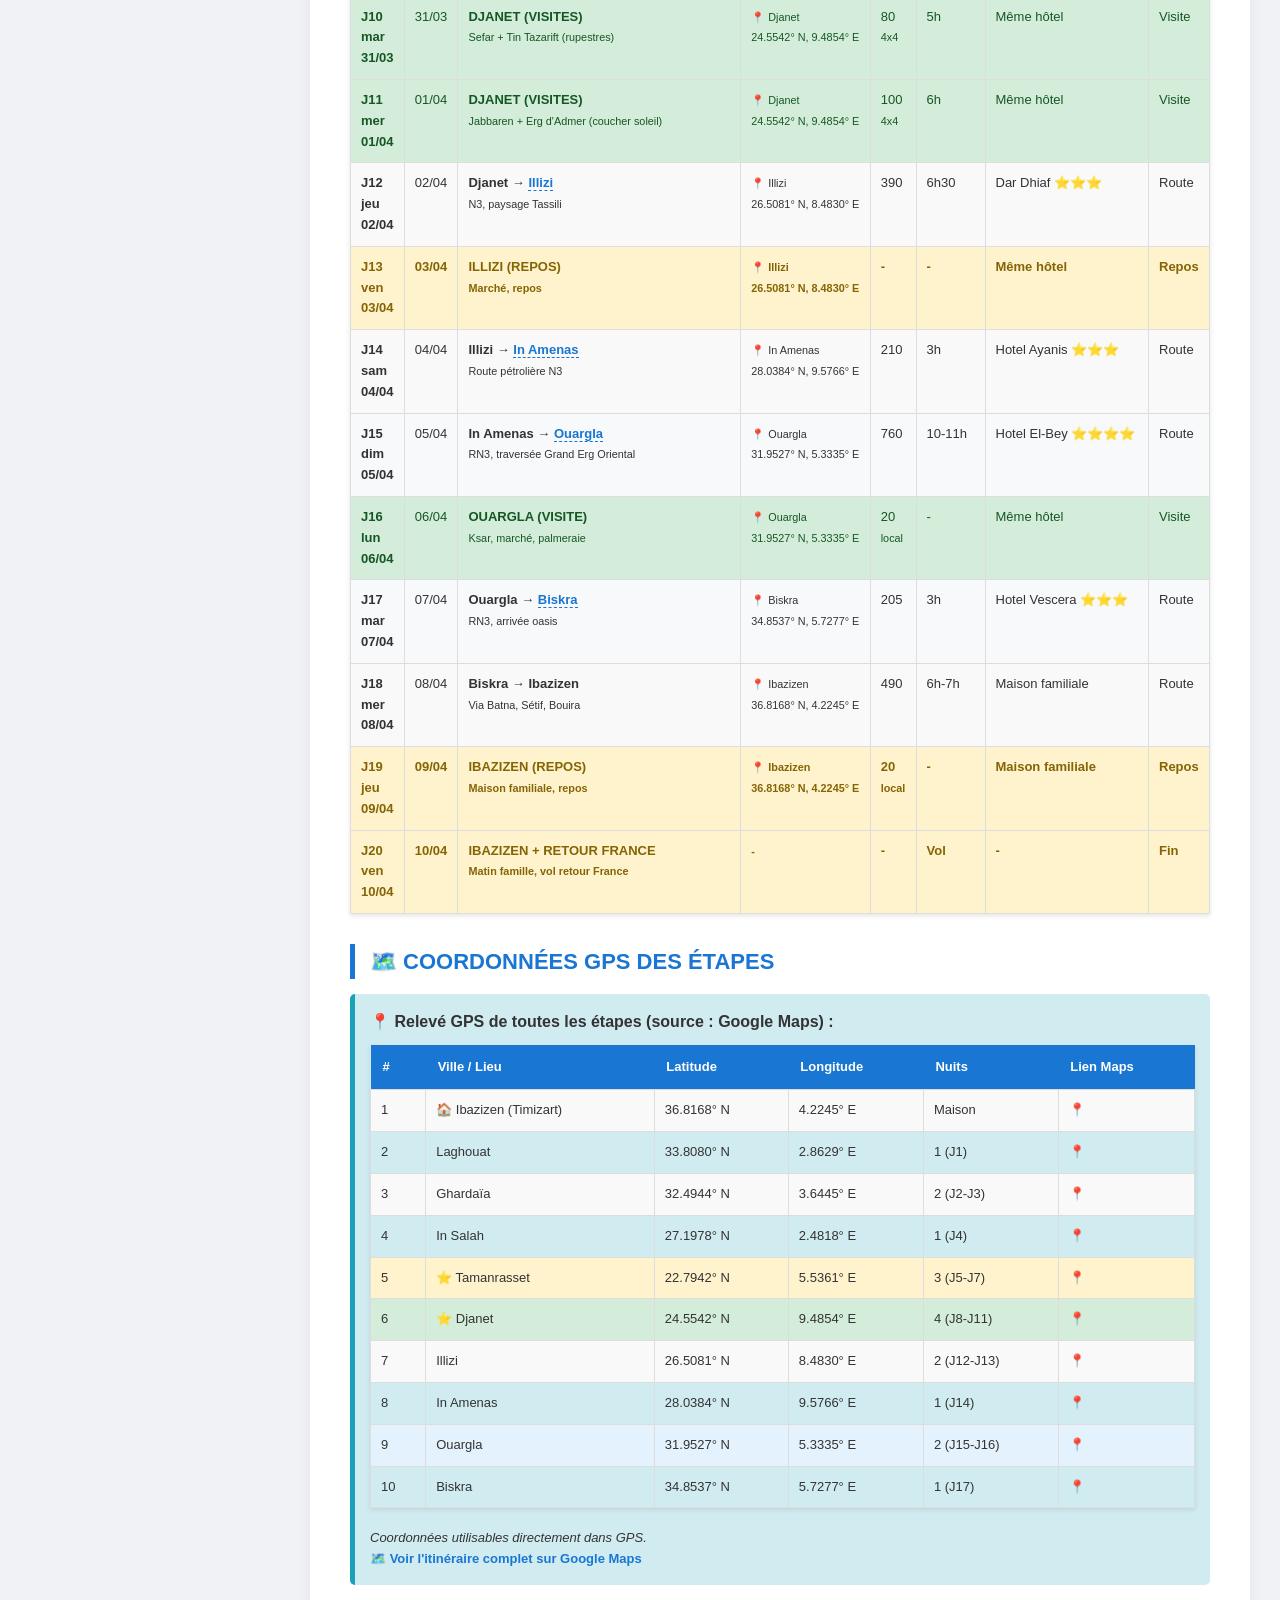
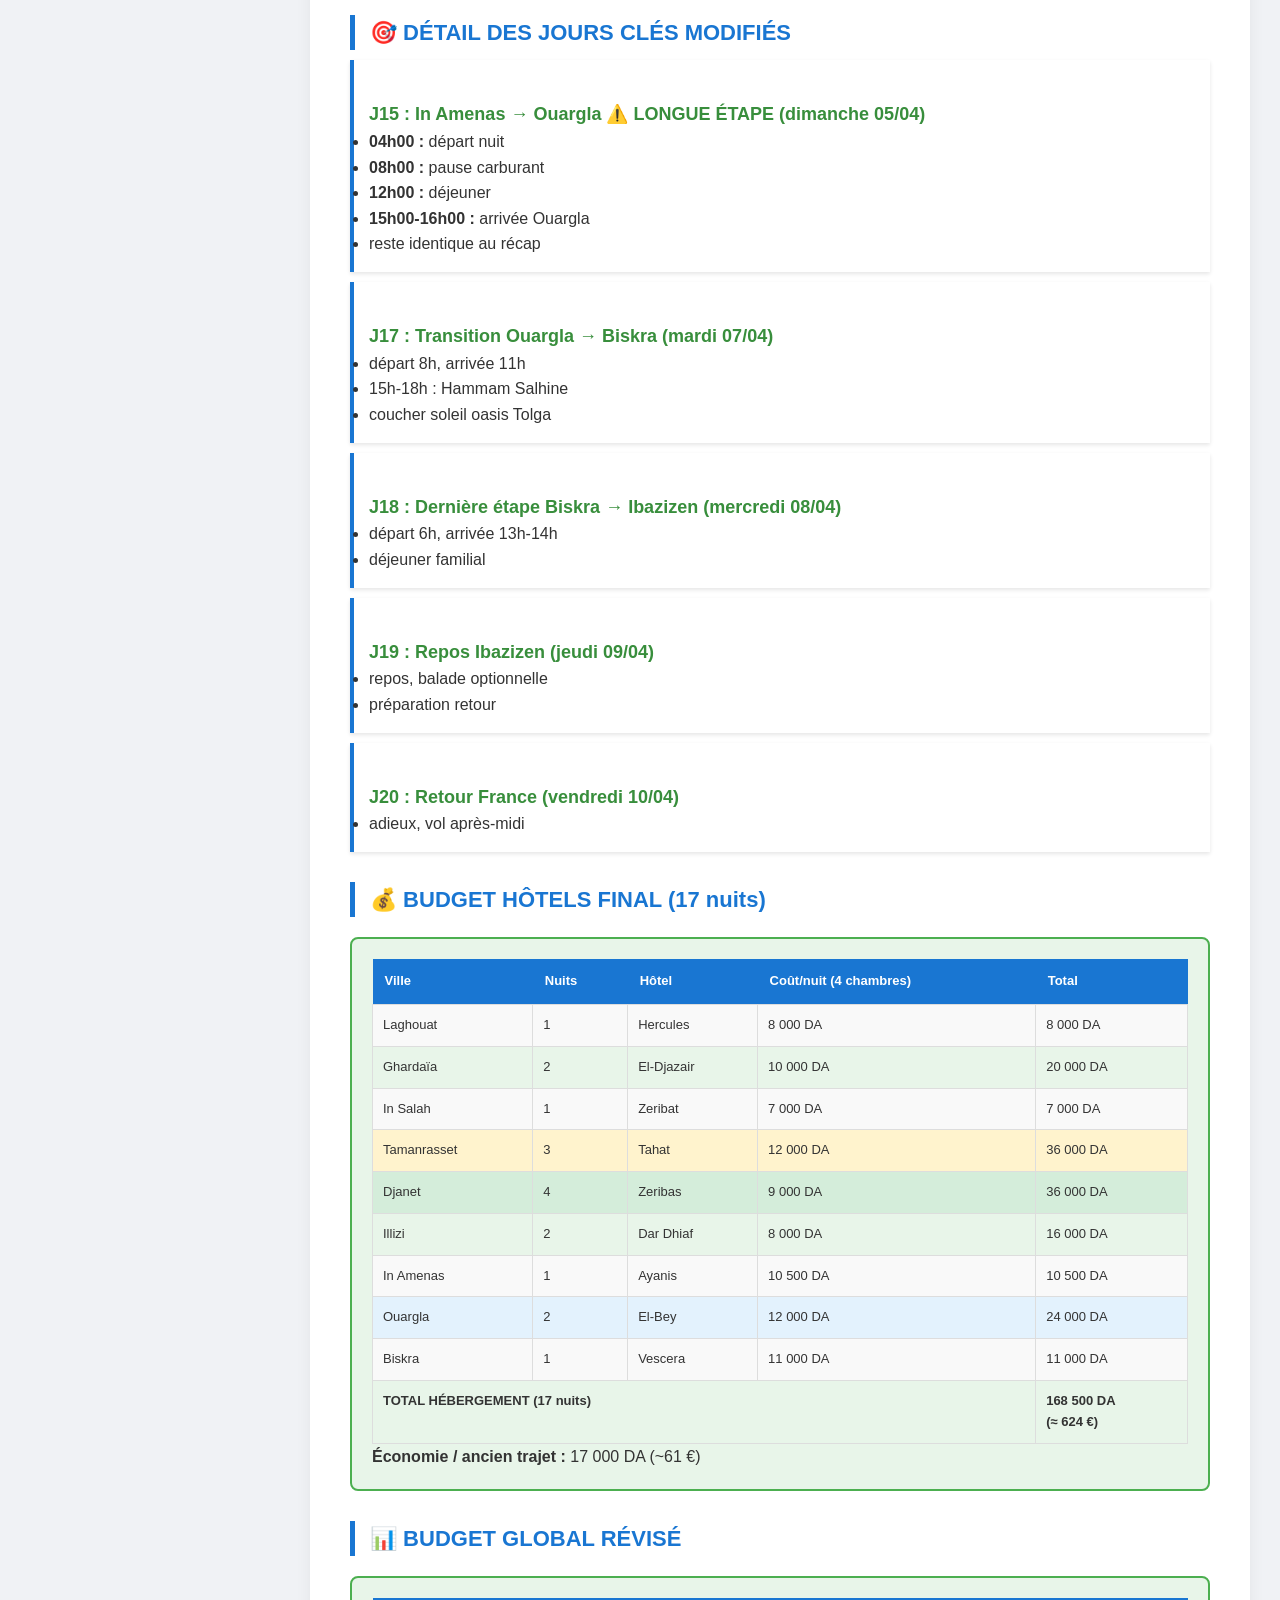
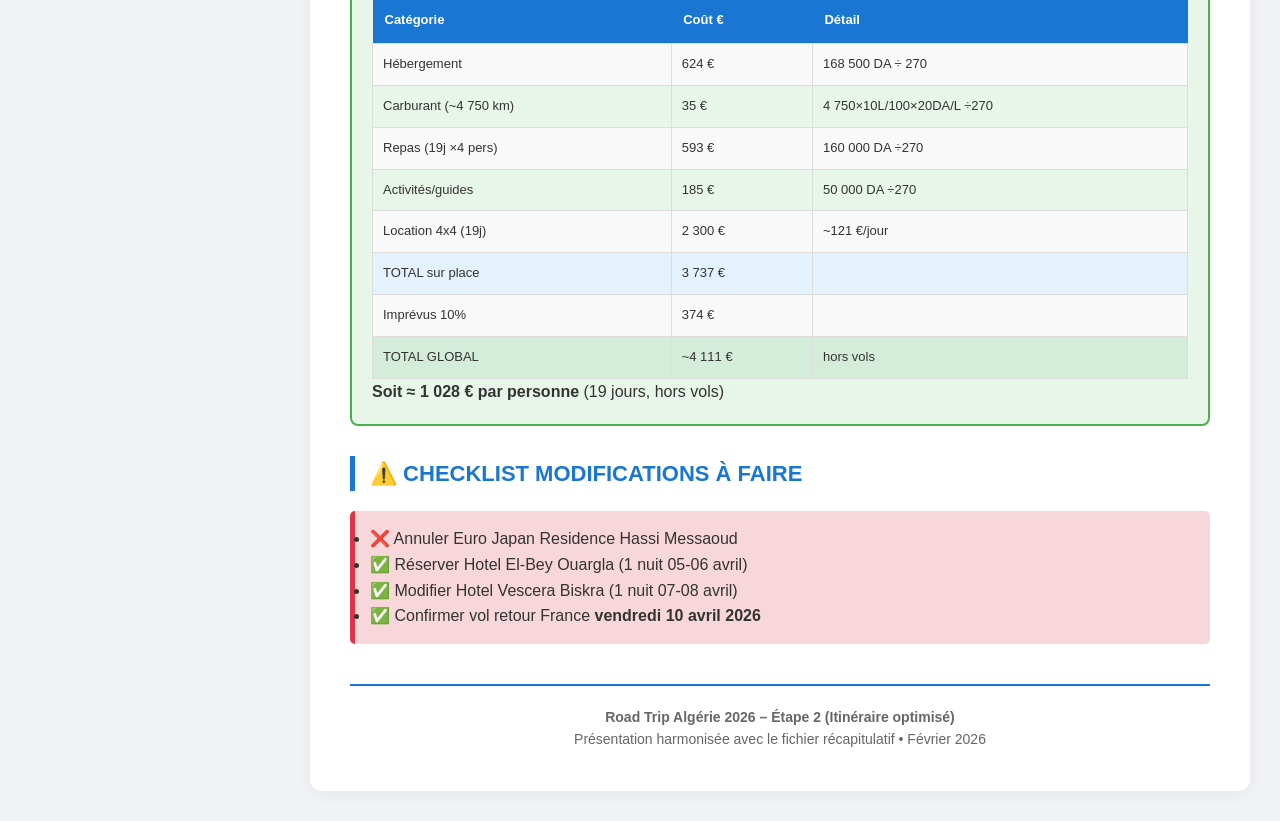
==== commit 7af26fc7: "Update exchange rate from 1€=280DA to 1€=270DA across budget pages Recalculate all euro equivalents " ====
--- a/2-Itineraire.html
+++ b/2-Itineraire.html
@@ -323,7 +323,7 @@
             <tr><td>In Amenas</td><td>1</td><td>Ayanis</td><td>10 500 DA</td><td>10 500 DA</td></tr>
             <tr style="background:#e3f2fd;"><td>Ouargla</td><td>2</td><td>El-Bey</td><td>12 000 DA</td><td>24 000 DA</td></tr>
             <tr><td>Biskra</td><td>1</td><td>Vescera</td><td>11 000 DA</td><td>11 000 DA</td></tr>
-            <tr style="background:#e8f5e9;"><td colspan="4"><strong>TOTAL HÉBERGEMENT (17 nuits)</strong></td><td><strong>168 500 DA<br>(≈ 602 €)</strong></td></tr>
+            <tr style="background:#e8f5e9;"><td colspan="4"><strong>TOTAL HÉBERGEMENT (17 nuits)</strong></td><td><strong>168 500 DA<br>(≈ 624 €)</strong></td></tr>
         </table>
         <p><strong>Économie / ancien trajet :</strong> 17 000 DA (~61 €)</p>
     </div>
@@ -333,16 +333,16 @@
     <div class="budget-box">
         <table style="margin:0; box-shadow:none;">
             <tr><th>Catégorie</th><th>Coût €</th><th>Détail</th></tr>
-            <tr><td>Hébergement</td><td>602 €</td><td>168 500 DA ÷ 280</td></tr>
-            <tr><td>Carburant (~4 750 km)</td><td>34 €</td><td>4 750×10L/100×20DA/L ÷280</td></tr>
-            <tr><td>Repas (19j ×4 pers)</td><td>571 €</td><td>160 000 DA ÷280</td></tr>
-            <tr><td>Activités/guides</td><td>179 €</td><td>50 000 DA ÷280</td></tr>
+            <tr><td>Hébergement</td><td>624 €</td><td>168 500 DA ÷ 270</td></tr>
+            <tr><td>Carburant (~4 750 km)</td><td>35 €</td><td>4 750×10L/100×20DA/L ÷270</td></tr>
+            <tr><td>Repas (19j ×4 pers)</td><td>593 €</td><td>160 000 DA ÷270</td></tr>
+            <tr><td>Activités/guides</td><td>185 €</td><td>50 000 DA ÷270</td></tr>
             <tr><td>Location 4x4 (19j)</td><td>2 300 €</td><td>~121 €/jour</td></tr>
-            <tr style="background:#e3f2fd;"><td>TOTAL sur place</td><td>3 686 €</td><td></td></tr>
-            <tr><td>Imprévus 10%</td><td>369 €</td><td></td></tr>
-            <tr style="background:#d4edda;"><td>TOTAL GLOBAL</td><td>~4 055 €</td><td>hors vols</td></tr>
+            <tr style="background:#e3f2fd;"><td>TOTAL sur place</td><td>3 737 €</td><td></td></tr>
+            <tr><td>Imprévus 10%</td><td>374 €</td><td></td></tr>
+            <tr style="background:#d4edda;"><td>TOTAL GLOBAL</td><td>~4 111 €</td><td>hors vols</td></tr>
         </table>
-        <p><strong>Soit ≈ 1 014 € par personne</strong> (19 jours, hors vols)</p>
+        <p><strong>Soit ≈ 1 028 € par personne</strong> (19 jours, hors vols)</p>
     </div>
 
     <!-- CHECKLIST MODIFS -->
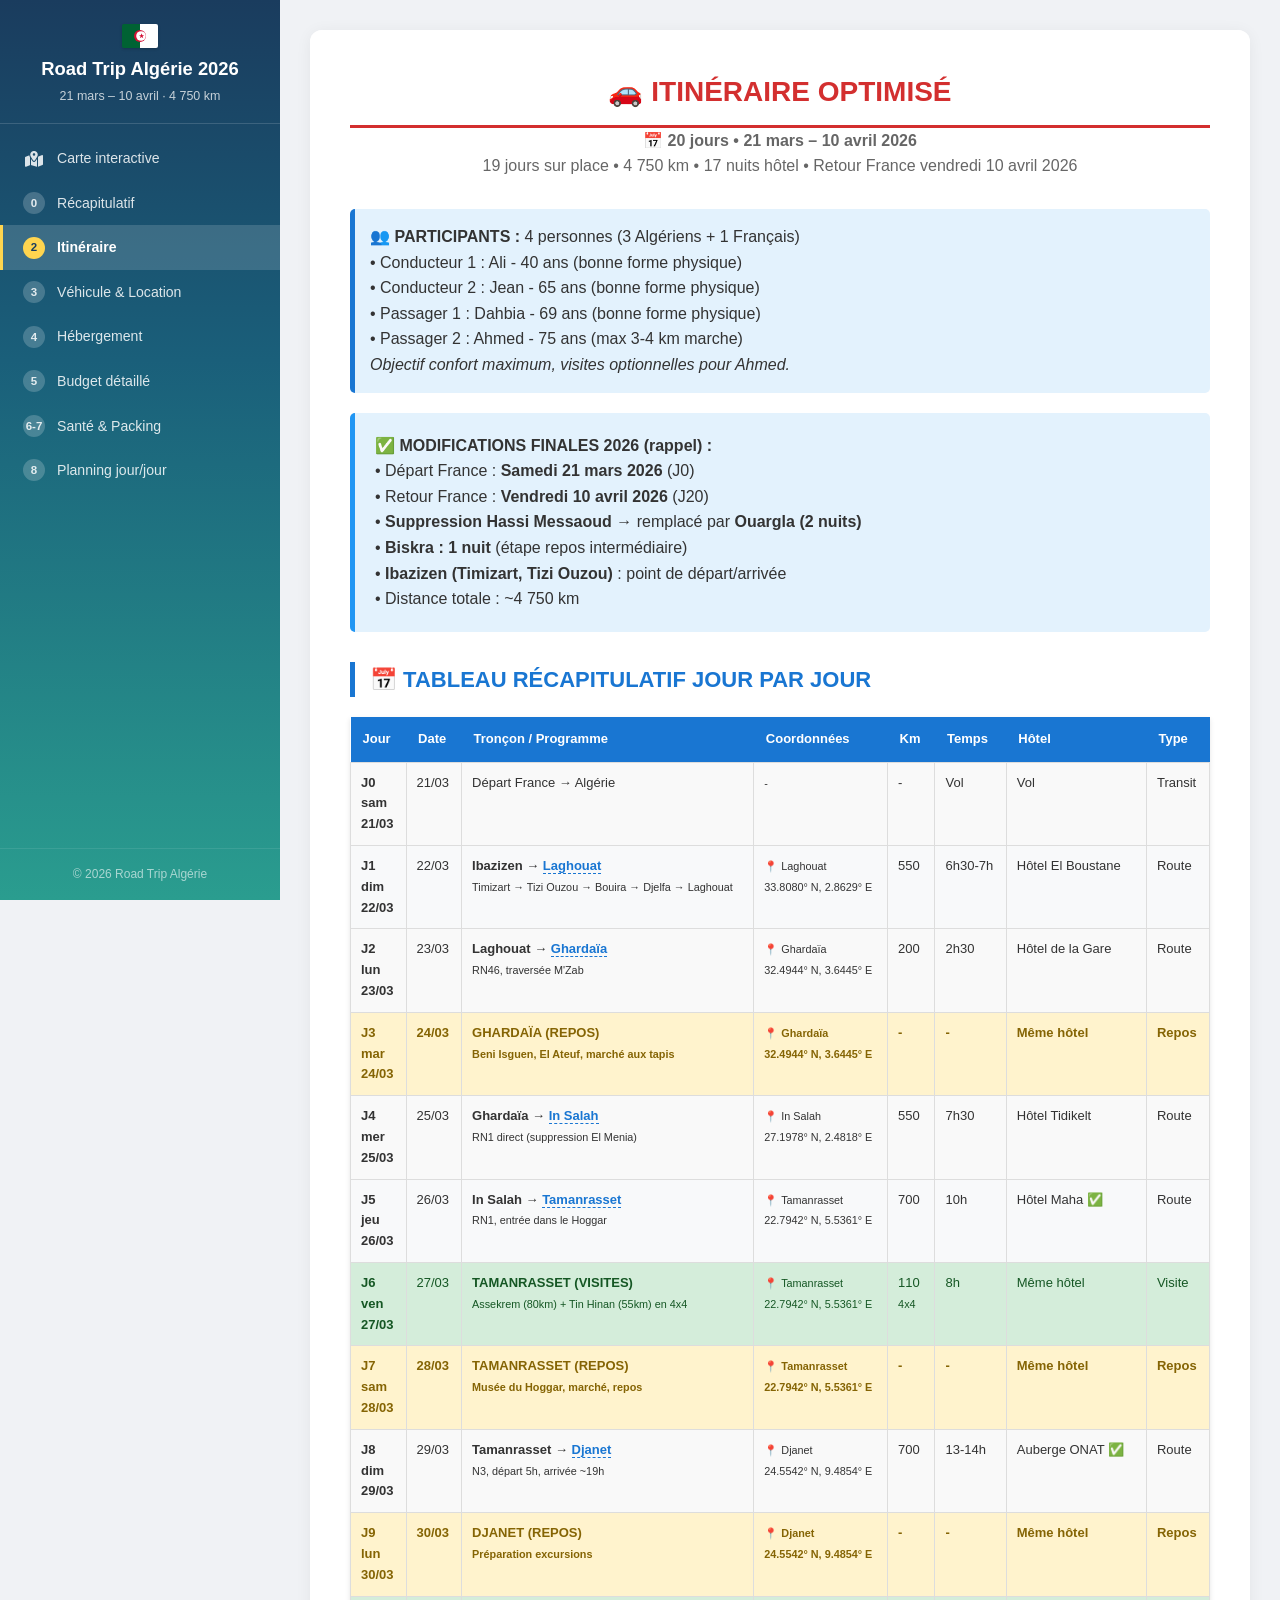
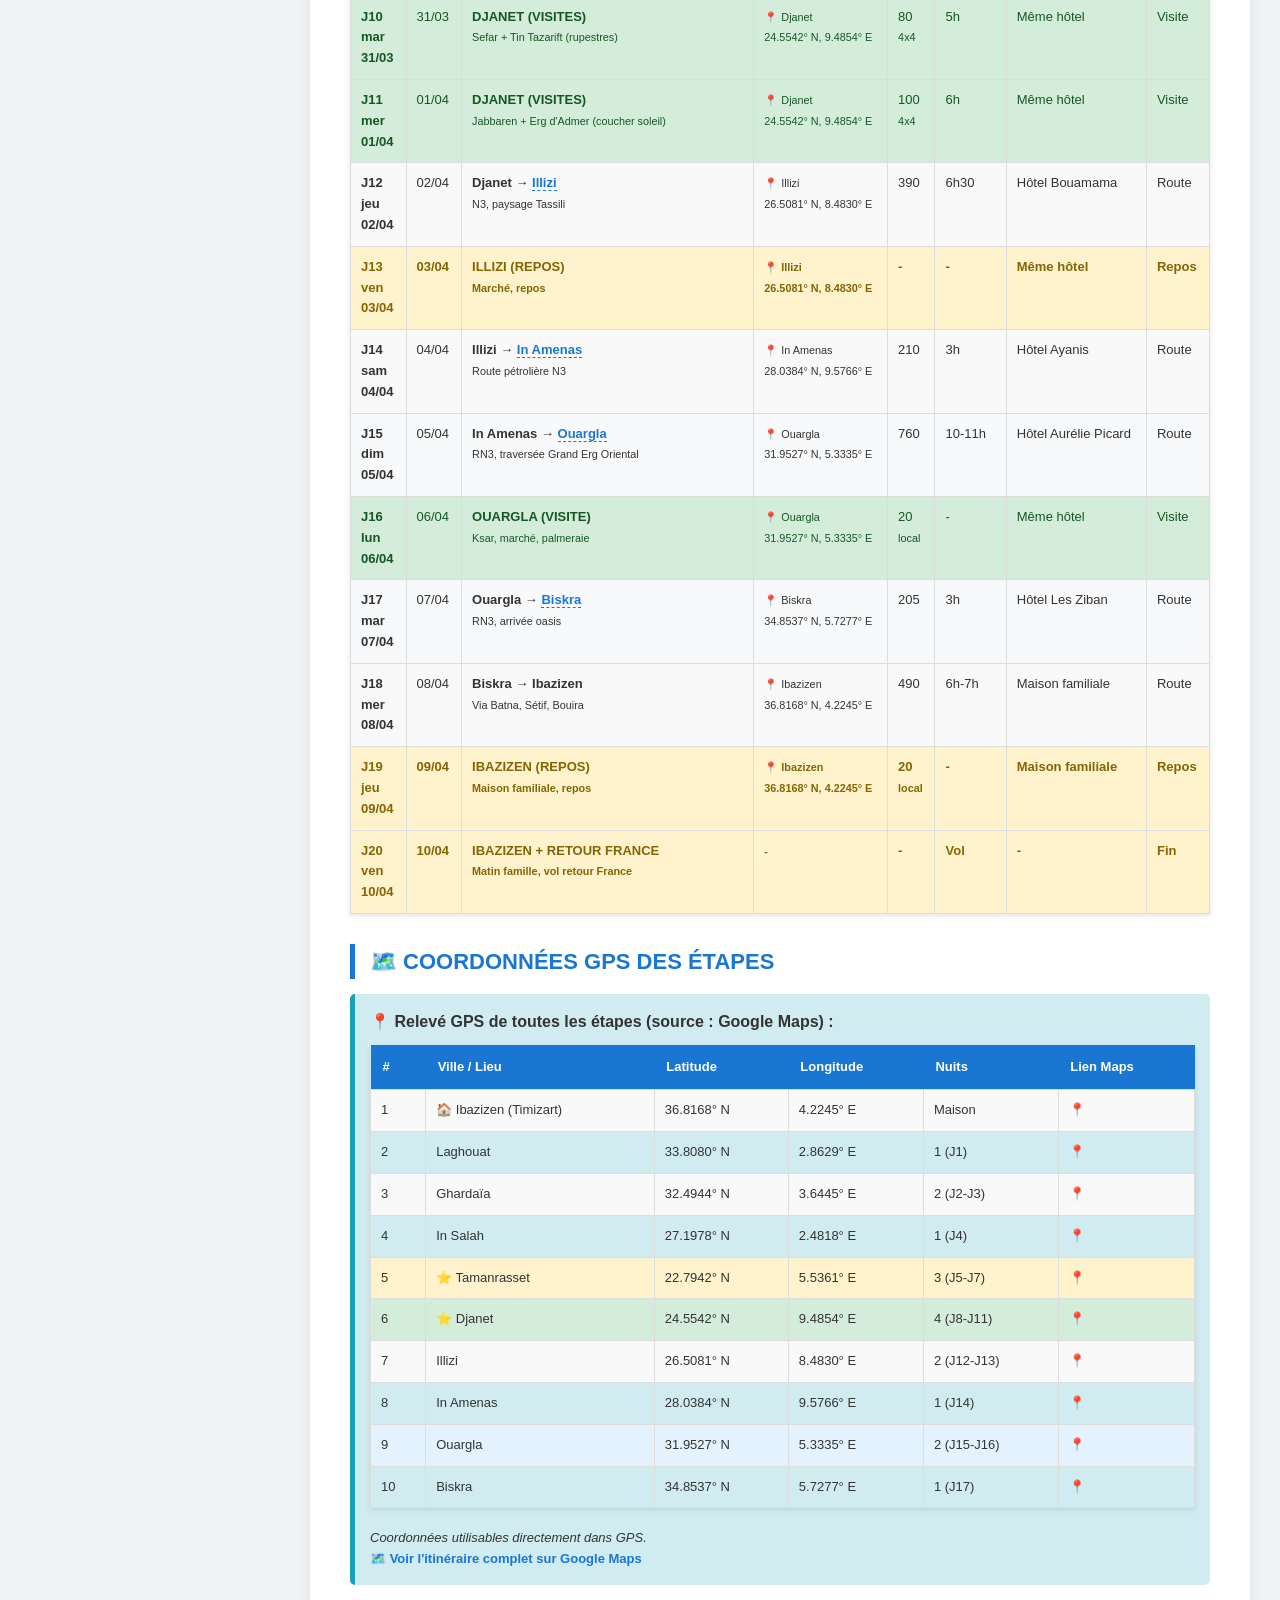
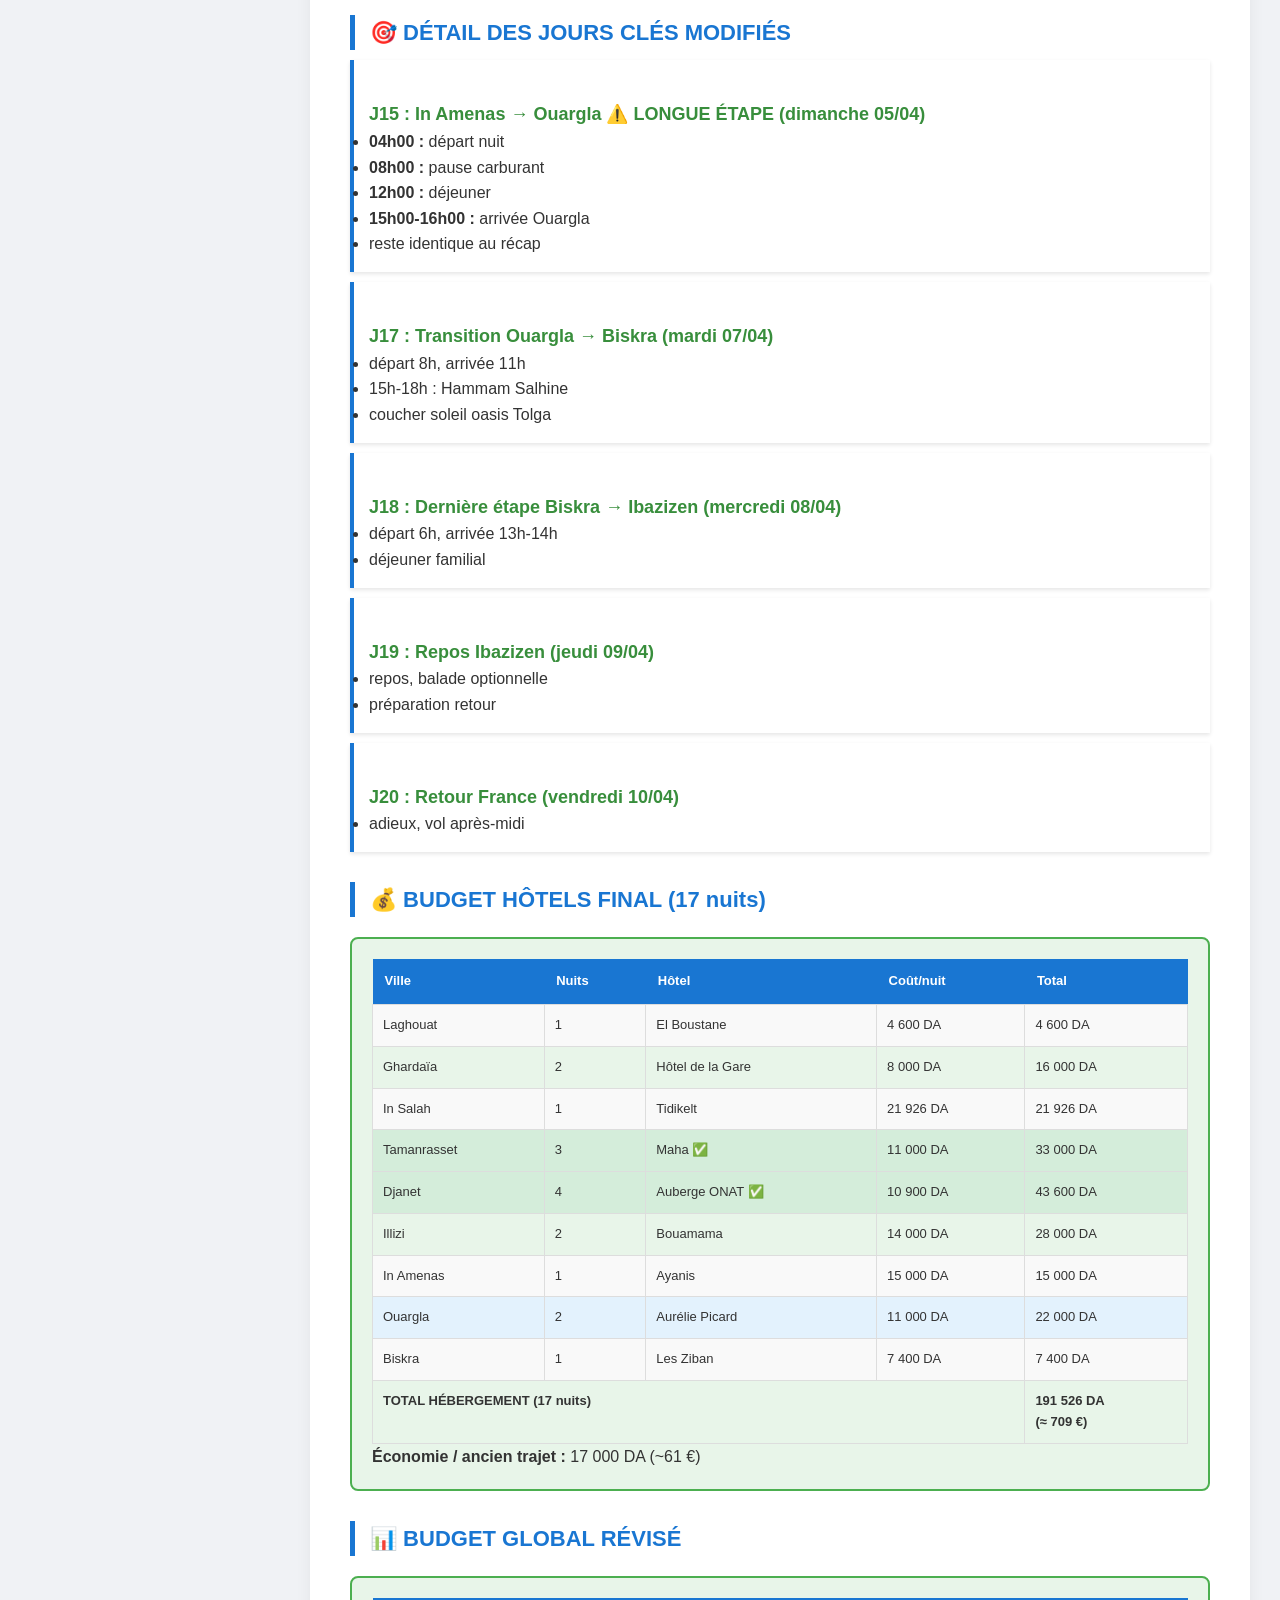
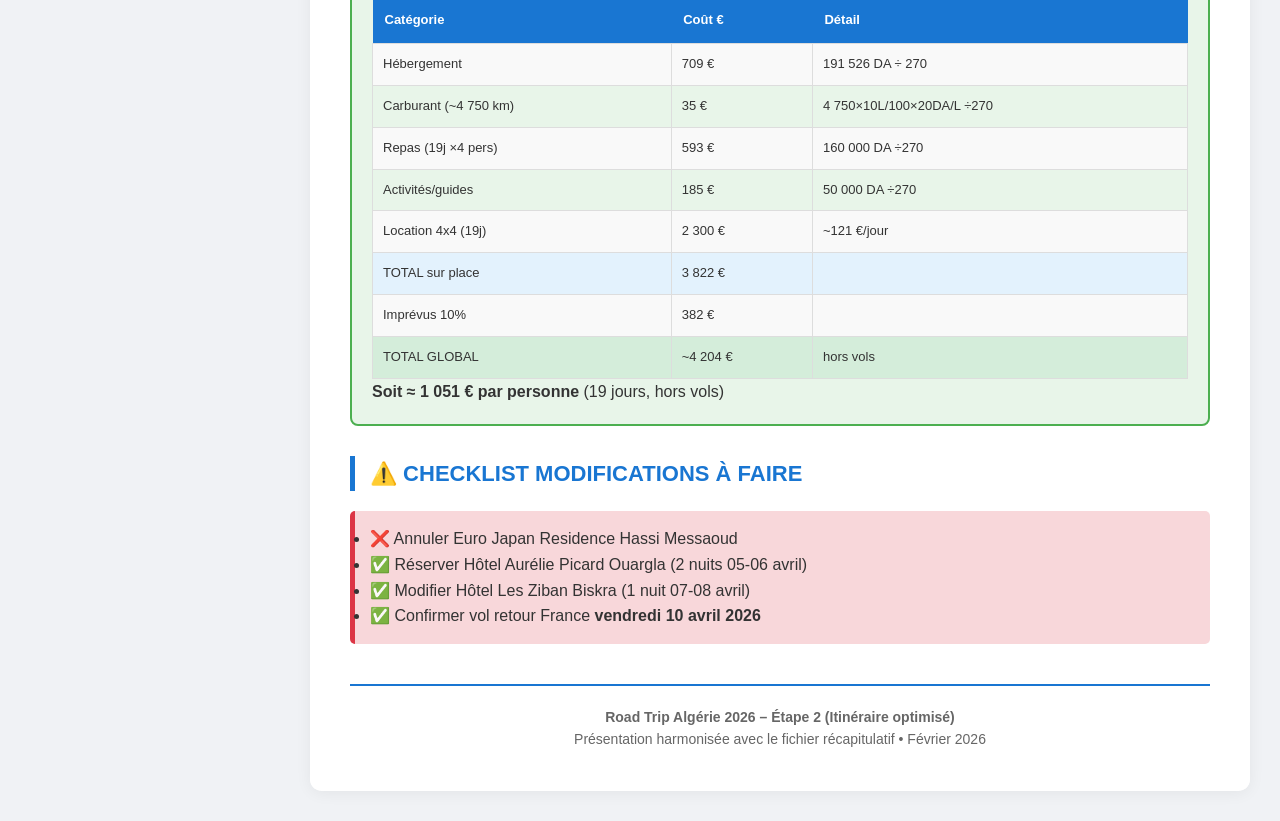
==== commit ee2658bf: "Update hotel information across all files based on hotelsContacts.md Replace old placeholder hotels " ====
--- a/2-Itineraire.html
+++ b/2-Itineraire.html
@@ -68,7 +68,7 @@
             <td><small>📍 Laghouat<br>33.8080° N, 2.8629° E</small></td>
             <td>550</td>
             <td>6h30-7h</td>
-            <td>Hotel Hercules ⭐⭐⭐</td>
+            <td>Hôtel El Boustane</td>
             <td>Route</td>
         </tr>
         <tr class="route">
@@ -78,7 +78,7 @@
             <td><small>📍 Ghardaïa<br>32.4944° N, 3.6445° E</small></td>
             <td>200</td>
             <td>2h30</td>
-            <td>Hotel El-Djazair ⭐⭐⭐</td>
+            <td>Hôtel de la Gare</td>
             <td>Route</td>
         </tr>
         <tr class="repos">
@@ -98,7 +98,7 @@
             <td><small>📍 In Salah<br>27.1978° N, 2.4818° E</small></td>
             <td>550</td>
             <td>7h30</td>
-            <td>Hotel Zeribat ⭐⭐⭐</td>
+            <td>Hôtel Tidikelt</td>
             <td>Route</td>
         </tr>
         <tr class="route">
@@ -108,7 +108,7 @@
             <td><small>📍 Tamanrasset<br>22.7942° N, 5.5361° E</small></td>
             <td>700</td>
             <td>10h</td>
-            <td>Hotel Tahat ⭐⭐⭐</td>
+            <td>Hôtel Maha ✅</td>
             <td>Route</td>
         </tr>
         <tr class="visite">
@@ -138,7 +138,7 @@
             <td><small>📍 Djanet<br>24.5542° N, 9.4854° E</small></td>
             <td>700</td>
             <td>13-14h</td>
-            <td>Hotel Zeribas ⭐⭐</td>
+            <td>Auberge ONAT ✅</td>
             <td>Route</td>
         </tr>
         <tr class="repos">
@@ -178,7 +178,7 @@
             <td><small>📍 Illizi<br>26.5081° N, 8.4830° E</small></td>
             <td>390</td>
             <td>6h30</td>
-            <td>Dar Dhiaf ⭐⭐⭐</td>
+            <td>Hôtel Bouamama</td>
             <td>Route</td>
         </tr>
         <tr class="repos">
@@ -198,7 +198,7 @@
             <td><small>📍 In Amenas<br>28.0384° N, 9.5766° E</small></td>
             <td>210</td>
             <td>3h</td>
-            <td>Hotel Ayanis ⭐⭐⭐</td>
+            <td>Hôtel Ayanis</td>
             <td>Route</td>
         </tr>
         <tr class="route">
@@ -208,7 +208,7 @@
             <td><small>📍 Ouargla<br>31.9527° N, 5.3335° E</small></td>
             <td>760</td>
             <td>10-11h</td>
-            <td>Hotel El-Bey ⭐⭐⭐⭐</td>
+            <td>Hôtel Aurélie Picard</td>
             <td>Route</td>
         </tr>
         <tr class="visite">
@@ -228,7 +228,7 @@
             <td><small>📍 Biskra<br>34.8537° N, 5.7277° E</small></td>
             <td>205</td>
             <td>3h</td>
-            <td>Hotel Vescera ⭐⭐⭐</td>
+            <td>Hôtel Les Ziban</td>
             <td>Route</td>
         </tr>
         <tr class="route">
@@ -313,17 +313,17 @@
     <h2>💰 BUDGET HÔTELS FINAL (17 nuits)</h2>
     <div class="budget-box">
         <table style="margin:0; box-shadow:none;">
-            <tr><th>Ville</th><th>Nuits</th><th>Hôtel</th><th>Coût/nuit (4 chambres)</th><th>Total</th></tr>
-            <tr><td>Laghouat</td><td>1</td><td>Hercules</td><td>8 000 DA</td><td>8 000 DA</td></tr>
-            <tr><td>Ghardaïa</td><td>2</td><td>El-Djazair</td><td>10 000 DA</td><td>20 000 DA</td></tr>
-            <tr><td>In Salah</td><td>1</td><td>Zeribat</td><td>7 000 DA</td><td>7 000 DA</td></tr>
-            <tr style="background:#fff3cd;"><td>Tamanrasset</td><td>3</td><td>Tahat</td><td>12 000 DA</td><td>36 000 DA</td></tr>
-            <tr style="background:#d4edda;"><td>Djanet</td><td>4</td><td>Zeribas</td><td>9 000 DA</td><td>36 000 DA</td></tr>
-            <tr><td>Illizi</td><td>2</td><td>Dar Dhiaf</td><td>8 000 DA</td><td>16 000 DA</td></tr>
-            <tr><td>In Amenas</td><td>1</td><td>Ayanis</td><td>10 500 DA</td><td>10 500 DA</td></tr>
-            <tr style="background:#e3f2fd;"><td>Ouargla</td><td>2</td><td>El-Bey</td><td>12 000 DA</td><td>24 000 DA</td></tr>
-            <tr><td>Biskra</td><td>1</td><td>Vescera</td><td>11 000 DA</td><td>11 000 DA</td></tr>
-            <tr style="background:#e8f5e9;"><td colspan="4"><strong>TOTAL HÉBERGEMENT (17 nuits)</strong></td><td><strong>168 500 DA<br>(≈ 624 €)</strong></td></tr>
+            <tr><th>Ville</th><th>Nuits</th><th>Hôtel</th><th>Coût/nuit</th><th>Total</th></tr>
+            <tr><td>Laghouat</td><td>1</td><td>El Boustane</td><td>4 600 DA</td><td>4 600 DA</td></tr>
+            <tr><td>Ghardaïa</td><td>2</td><td>Hôtel de la Gare</td><td>8 000 DA</td><td>16 000 DA</td></tr>
+            <tr><td>In Salah</td><td>1</td><td>Tidikelt</td><td>21 926 DA</td><td>21 926 DA</td></tr>
+            <tr style="background:#d4edda;"><td>Tamanrasset</td><td>3</td><td>Maha ✅</td><td>11 000 DA</td><td>33 000 DA</td></tr>
+            <tr style="background:#d4edda;"><td>Djanet</td><td>4</td><td>Auberge ONAT ✅</td><td>10 900 DA</td><td>43 600 DA</td></tr>
+            <tr><td>Illizi</td><td>2</td><td>Bouamama</td><td>14 000 DA</td><td>28 000 DA</td></tr>
+            <tr><td>In Amenas</td><td>1</td><td>Ayanis</td><td>15 000 DA</td><td>15 000 DA</td></tr>
+            <tr style="background:#e3f2fd;"><td>Ouargla</td><td>2</td><td>Aurélie Picard</td><td>11 000 DA</td><td>22 000 DA</td></tr>
+            <tr><td>Biskra</td><td>1</td><td>Les Ziban</td><td>7 400 DA</td><td>7 400 DA</td></tr>
+            <tr style="background:#e8f5e9;"><td colspan="4"><strong>TOTAL HÉBERGEMENT (17 nuits)</strong></td><td><strong>191 526 DA<br>(≈ 709 €)</strong></td></tr>
         </table>
         <p><strong>Économie / ancien trajet :</strong> 17 000 DA (~61 €)</p>
     </div>
@@ -333,16 +333,16 @@
     <div class="budget-box">
         <table style="margin:0; box-shadow:none;">
             <tr><th>Catégorie</th><th>Coût €</th><th>Détail</th></tr>
-            <tr><td>Hébergement</td><td>624 €</td><td>168 500 DA ÷ 270</td></tr>
+            <tr><td>Hébergement</td><td>709 €</td><td>191 526 DA ÷ 270</td></tr>
             <tr><td>Carburant (~4 750 km)</td><td>35 €</td><td>4 750×10L/100×20DA/L ÷270</td></tr>
             <tr><td>Repas (19j ×4 pers)</td><td>593 €</td><td>160 000 DA ÷270</td></tr>
             <tr><td>Activités/guides</td><td>185 €</td><td>50 000 DA ÷270</td></tr>
             <tr><td>Location 4x4 (19j)</td><td>2 300 €</td><td>~121 €/jour</td></tr>
-            <tr style="background:#e3f2fd;"><td>TOTAL sur place</td><td>3 737 €</td><td></td></tr>
-            <tr><td>Imprévus 10%</td><td>374 €</td><td></td></tr>
-            <tr style="background:#d4edda;"><td>TOTAL GLOBAL</td><td>~4 111 €</td><td>hors vols</td></tr>
+            <tr style="background:#e3f2fd;"><td>TOTAL sur place</td><td>3 822 €</td><td></td></tr>
+            <tr><td>Imprévus 10%</td><td>382 €</td><td></td></tr>
+            <tr style="background:#d4edda;"><td>TOTAL GLOBAL</td><td>~4 204 €</td><td>hors vols</td></tr>
         </table>
-        <p><strong>Soit ≈ 1 028 € par personne</strong> (19 jours, hors vols)</p>
+        <p><strong>Soit ≈ 1 051 € par personne</strong> (19 jours, hors vols)</p>
     </div>
 
     <!-- CHECKLIST MODIFS -->
@@ -350,8 +350,8 @@
     <div class="important">
         <ul>
             <li>❌ Annuler Euro Japan Residence Hassi Messaoud</li>
-            <li>✅ Réserver Hotel El-Bey Ouargla (1 nuit 05-06 avril)</li>
-            <li>✅ Modifier Hotel Vescera Biskra (1 nuit 07-08 avril)</li>
+            <li>✅ Réserver Hôtel Aurélie Picard Ouargla (2 nuits 05-06 avril)</li>
+            <li>✅ Modifier Hôtel Les Ziban Biskra (1 nuit 07-08 avril)</li>
             <li>✅ Confirmer vol retour France <strong>vendredi 10 avril 2026</strong></li>
         </ul>
     </div>
